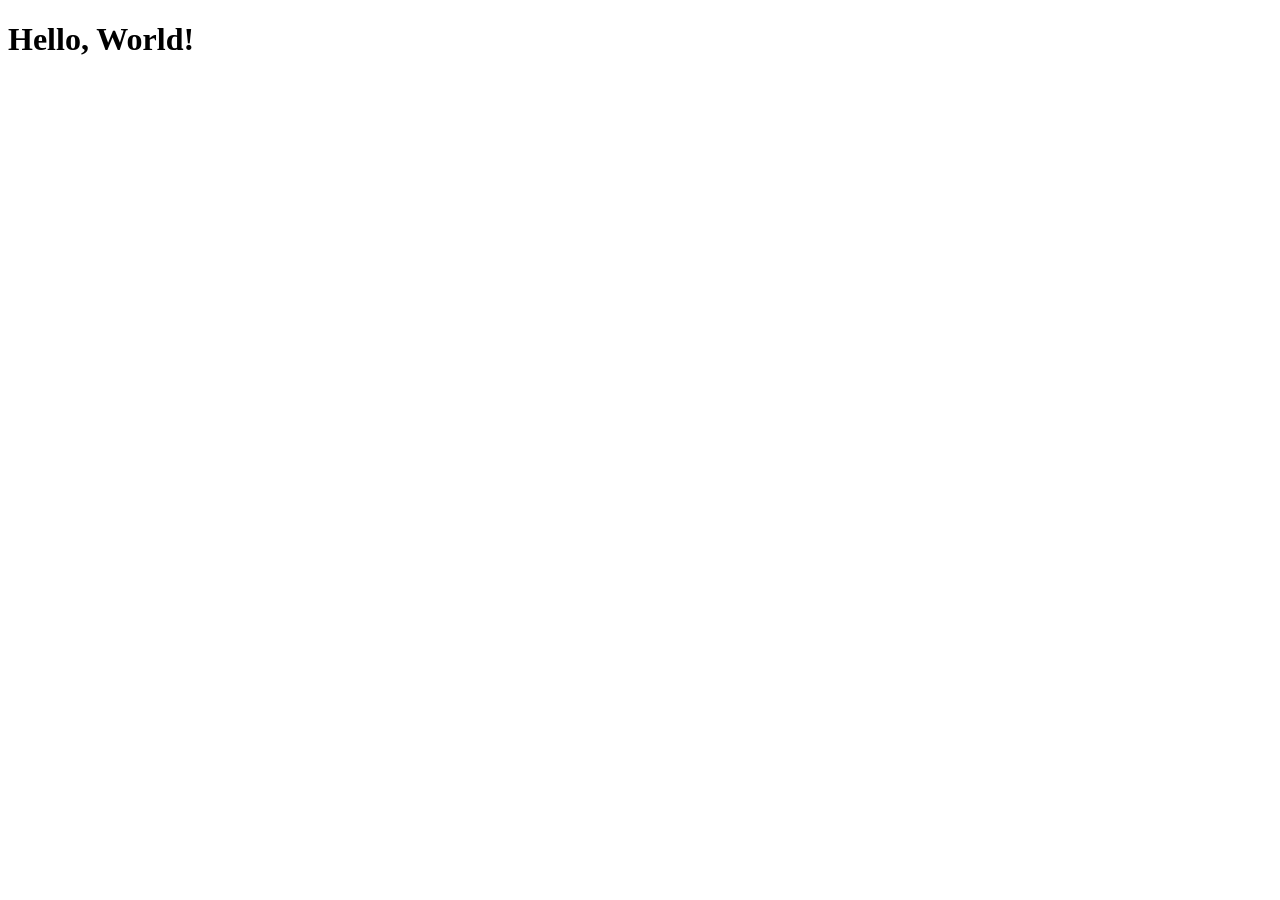
==== index.html @ 540bd036 "Initial hello world Co-Authored-By: Claude Opus 5.5 <noreply@anthropic.com>" ====
<!doctype html>
<html lang="en">
<head>
  <meta charset="utf-8">
  <meta name="viewport" content="width=device-width, initial-scale=1">
  <title>UTMB Races</title>
</head>
<body>
  <h1>Hello, World!</h1>
</body>
</html>
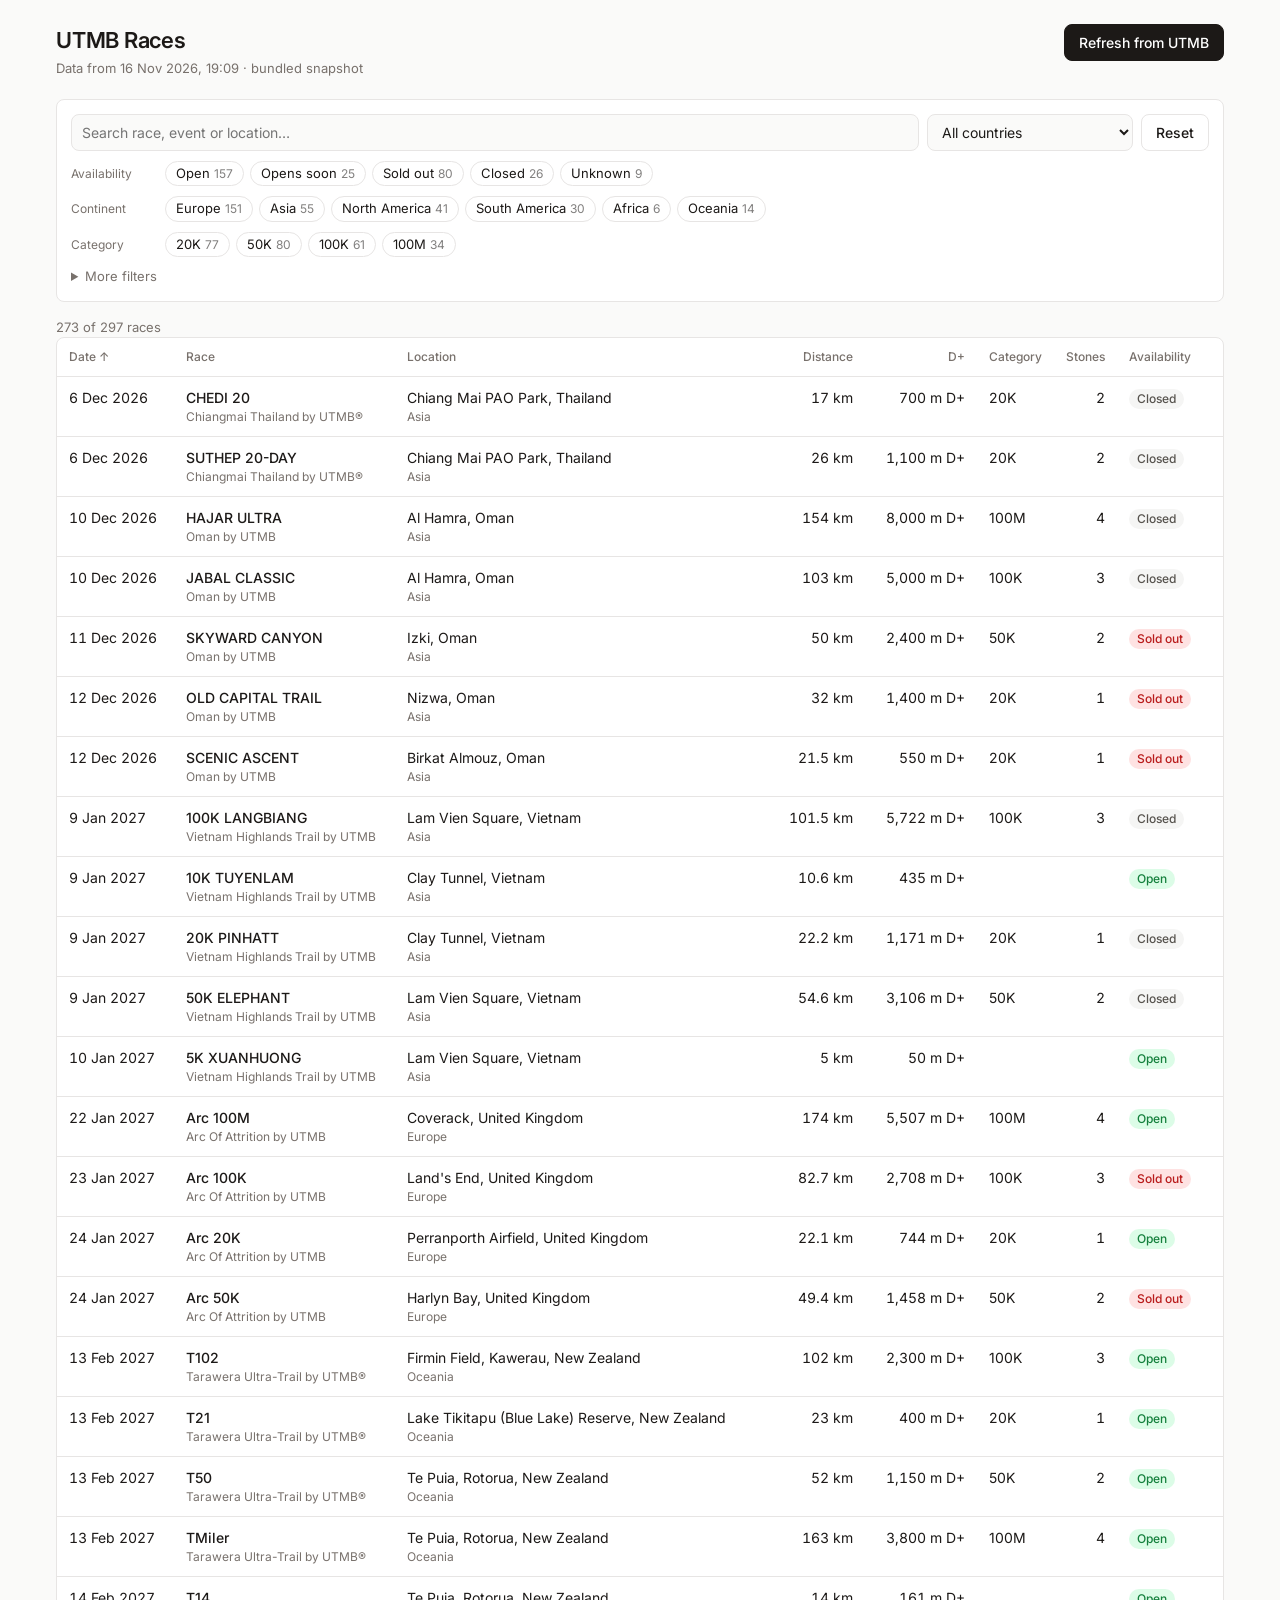
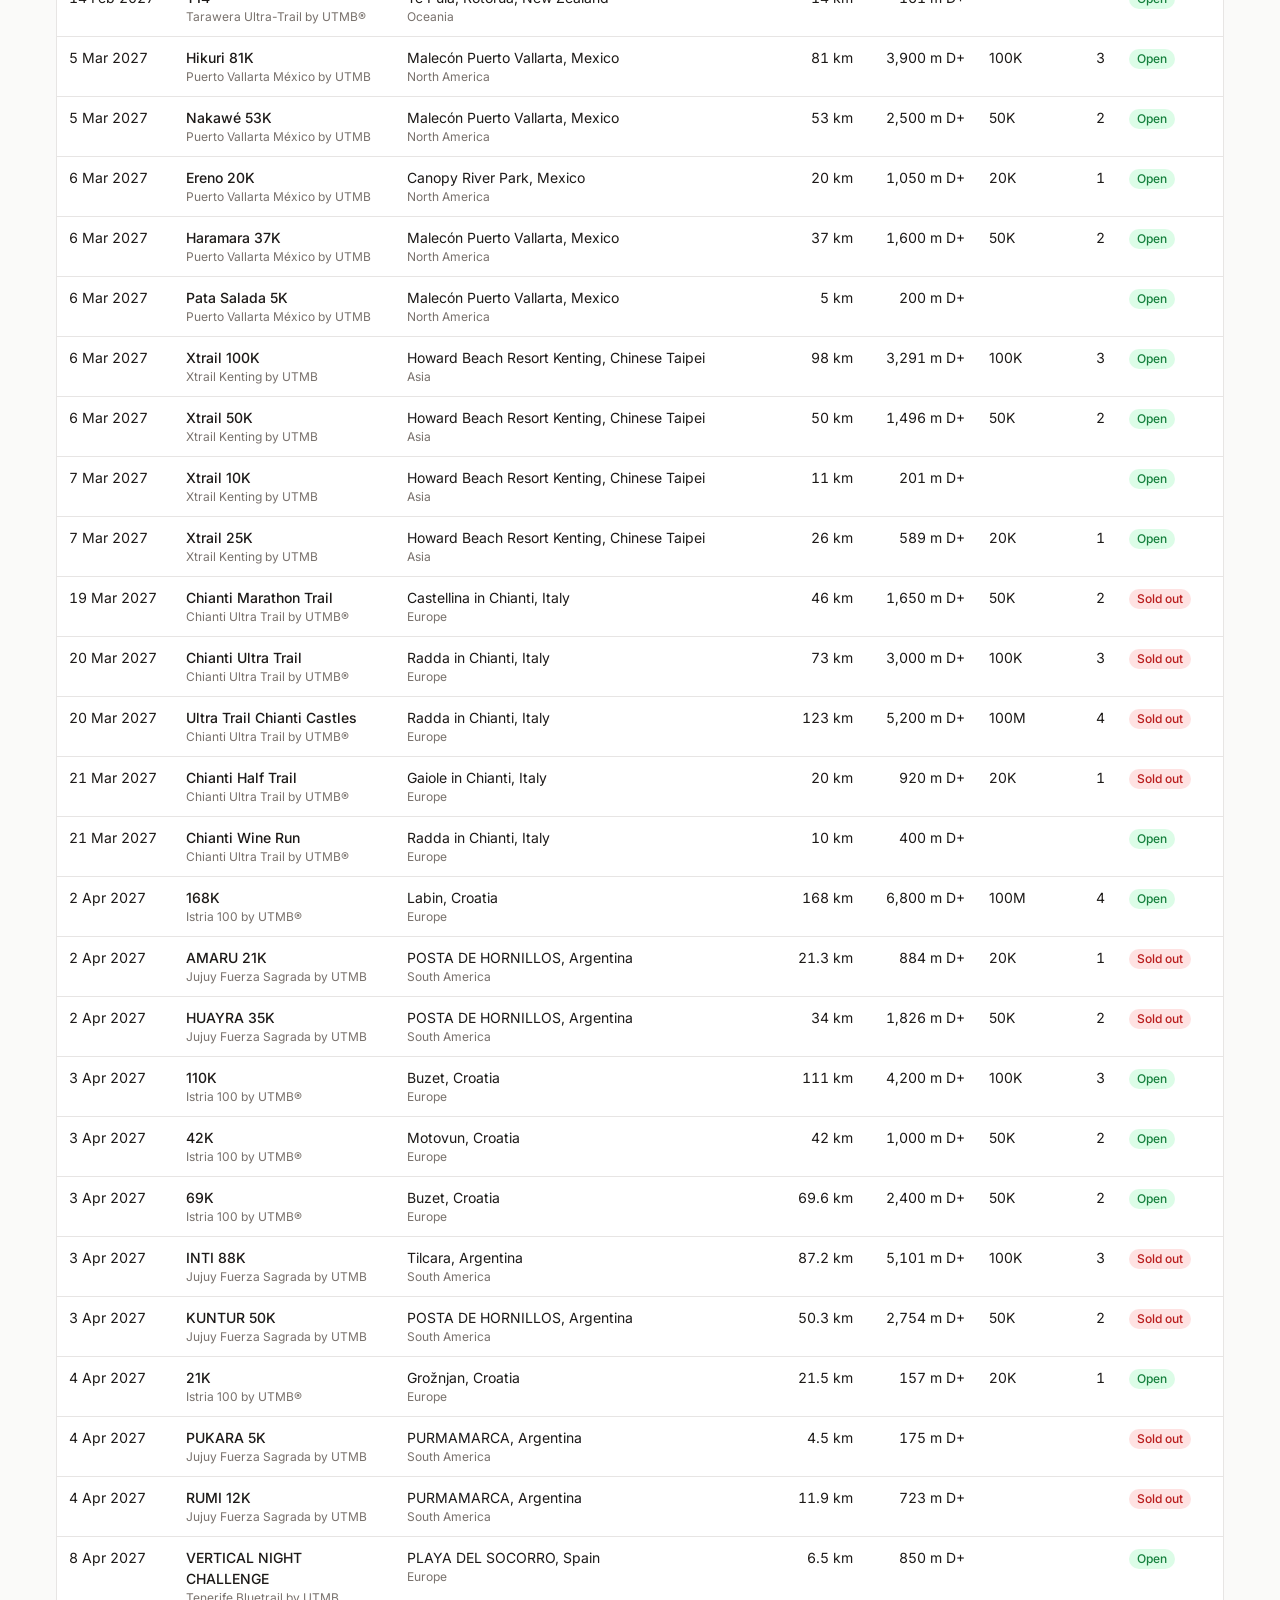
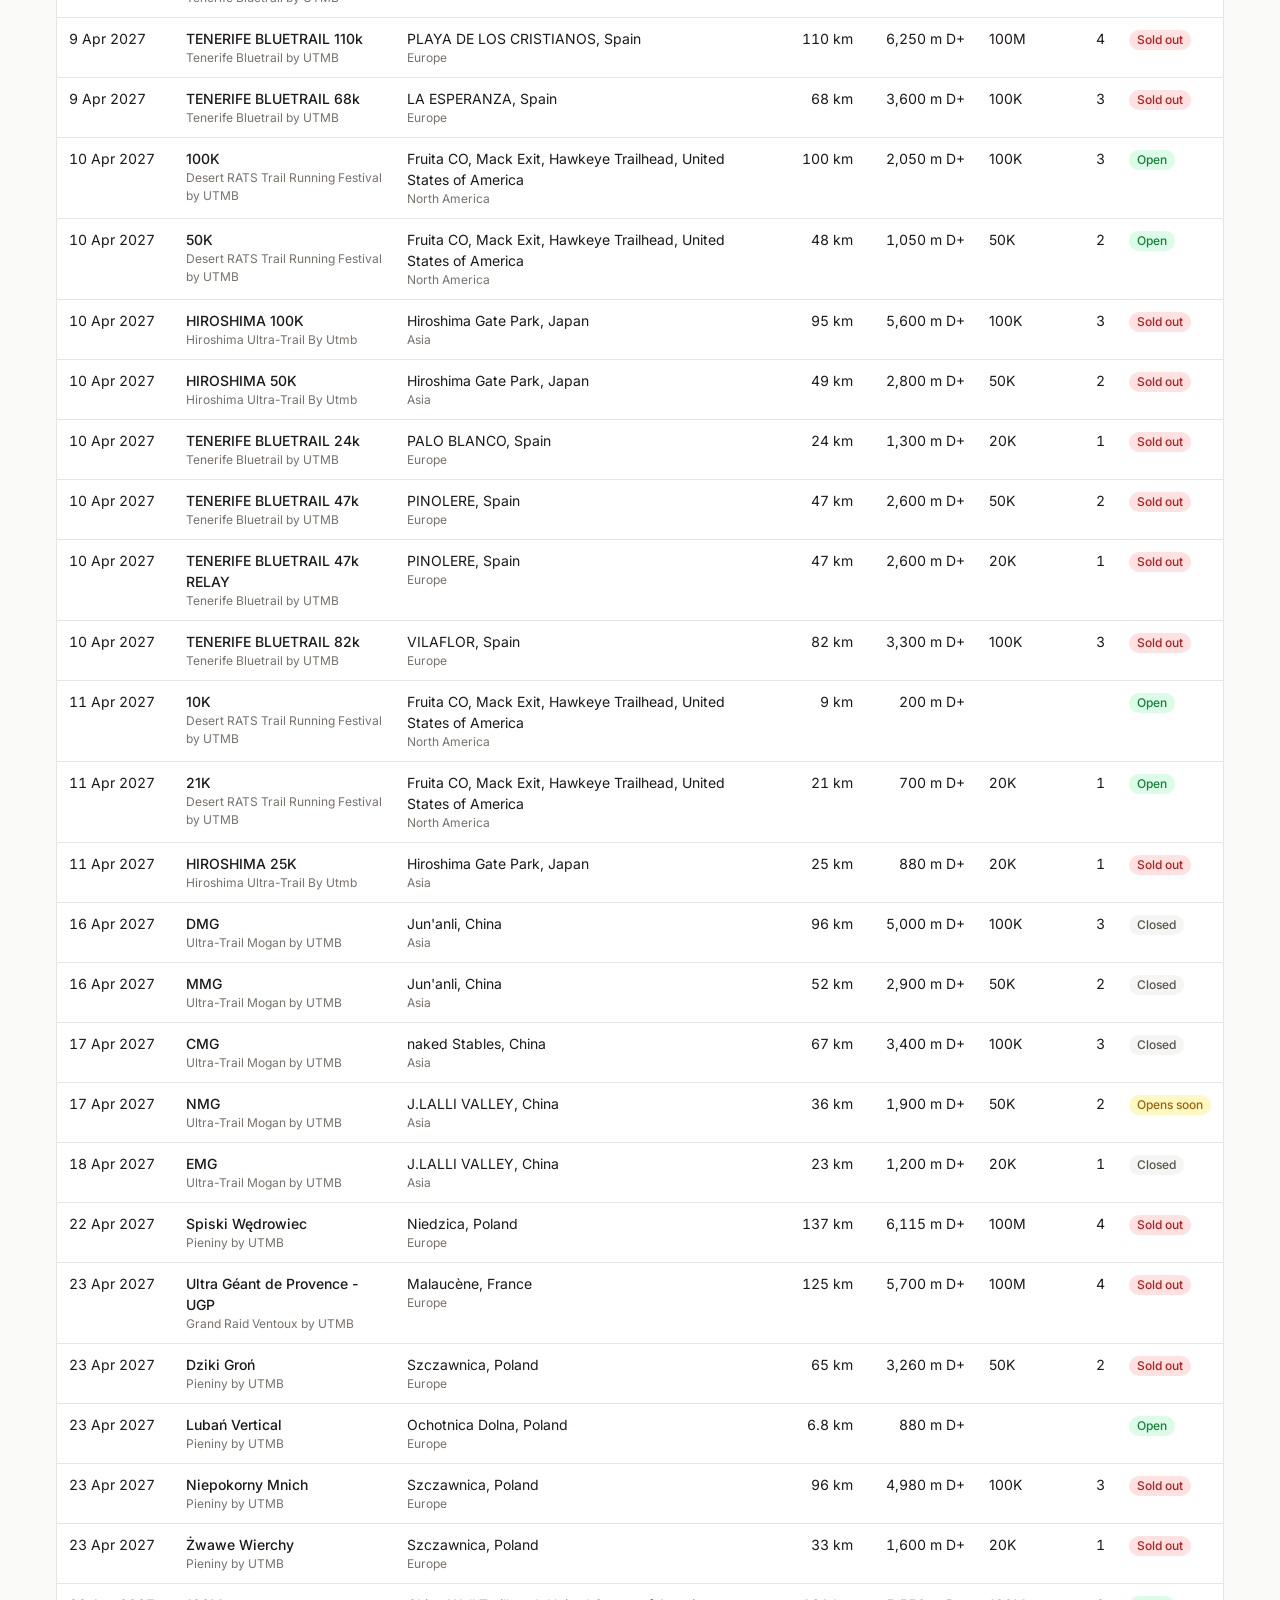
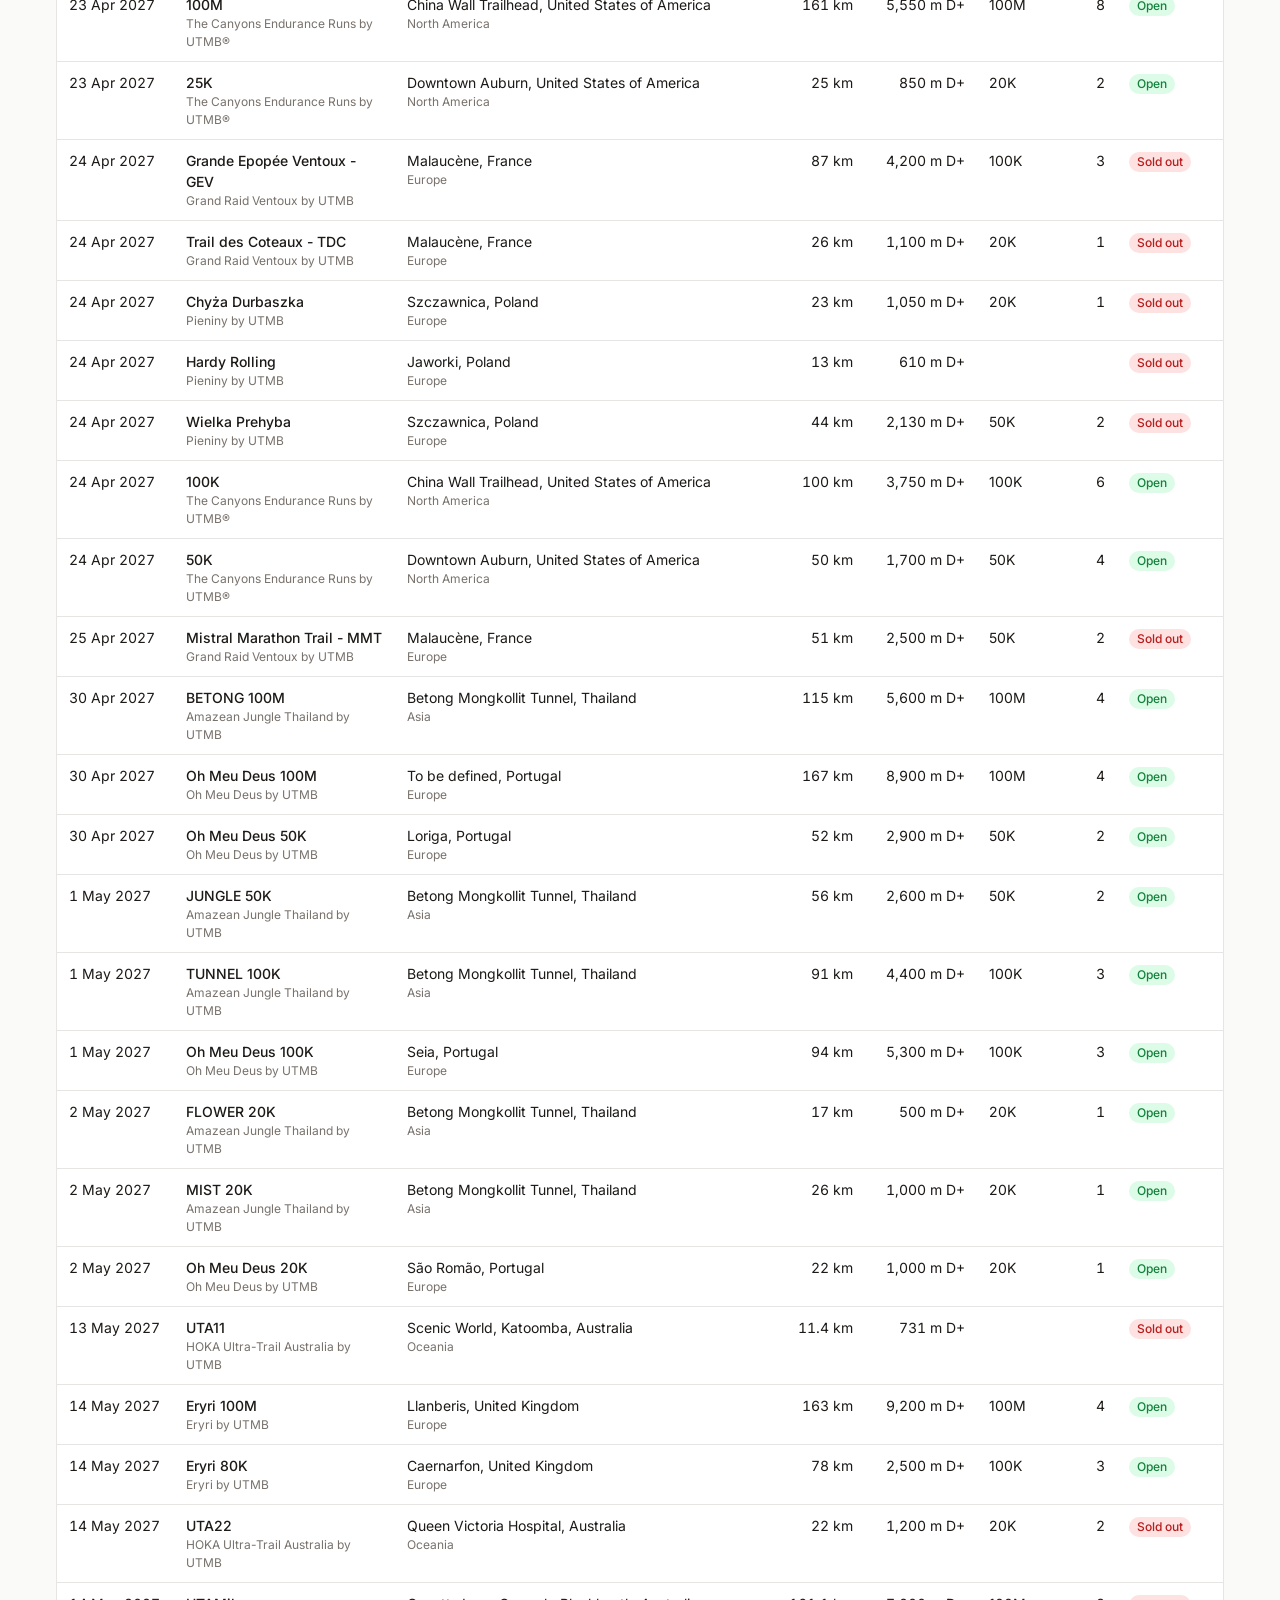
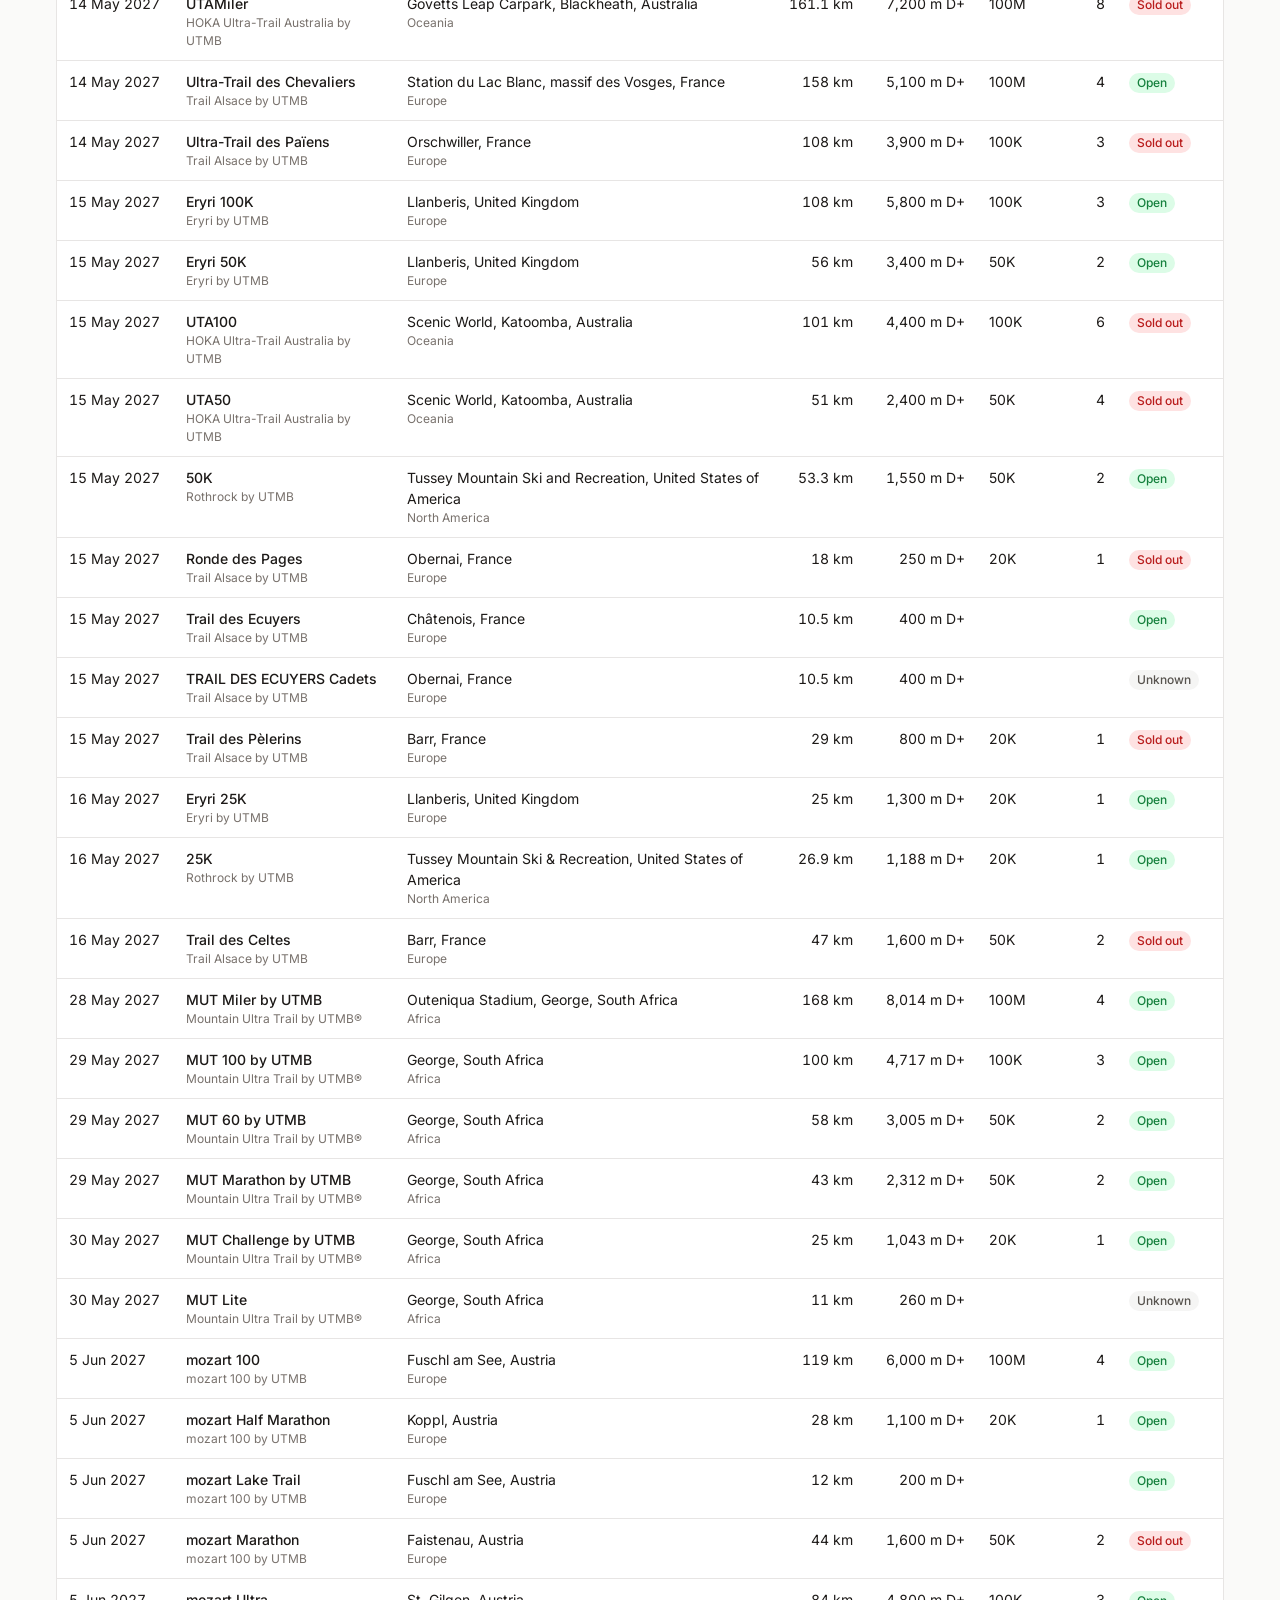
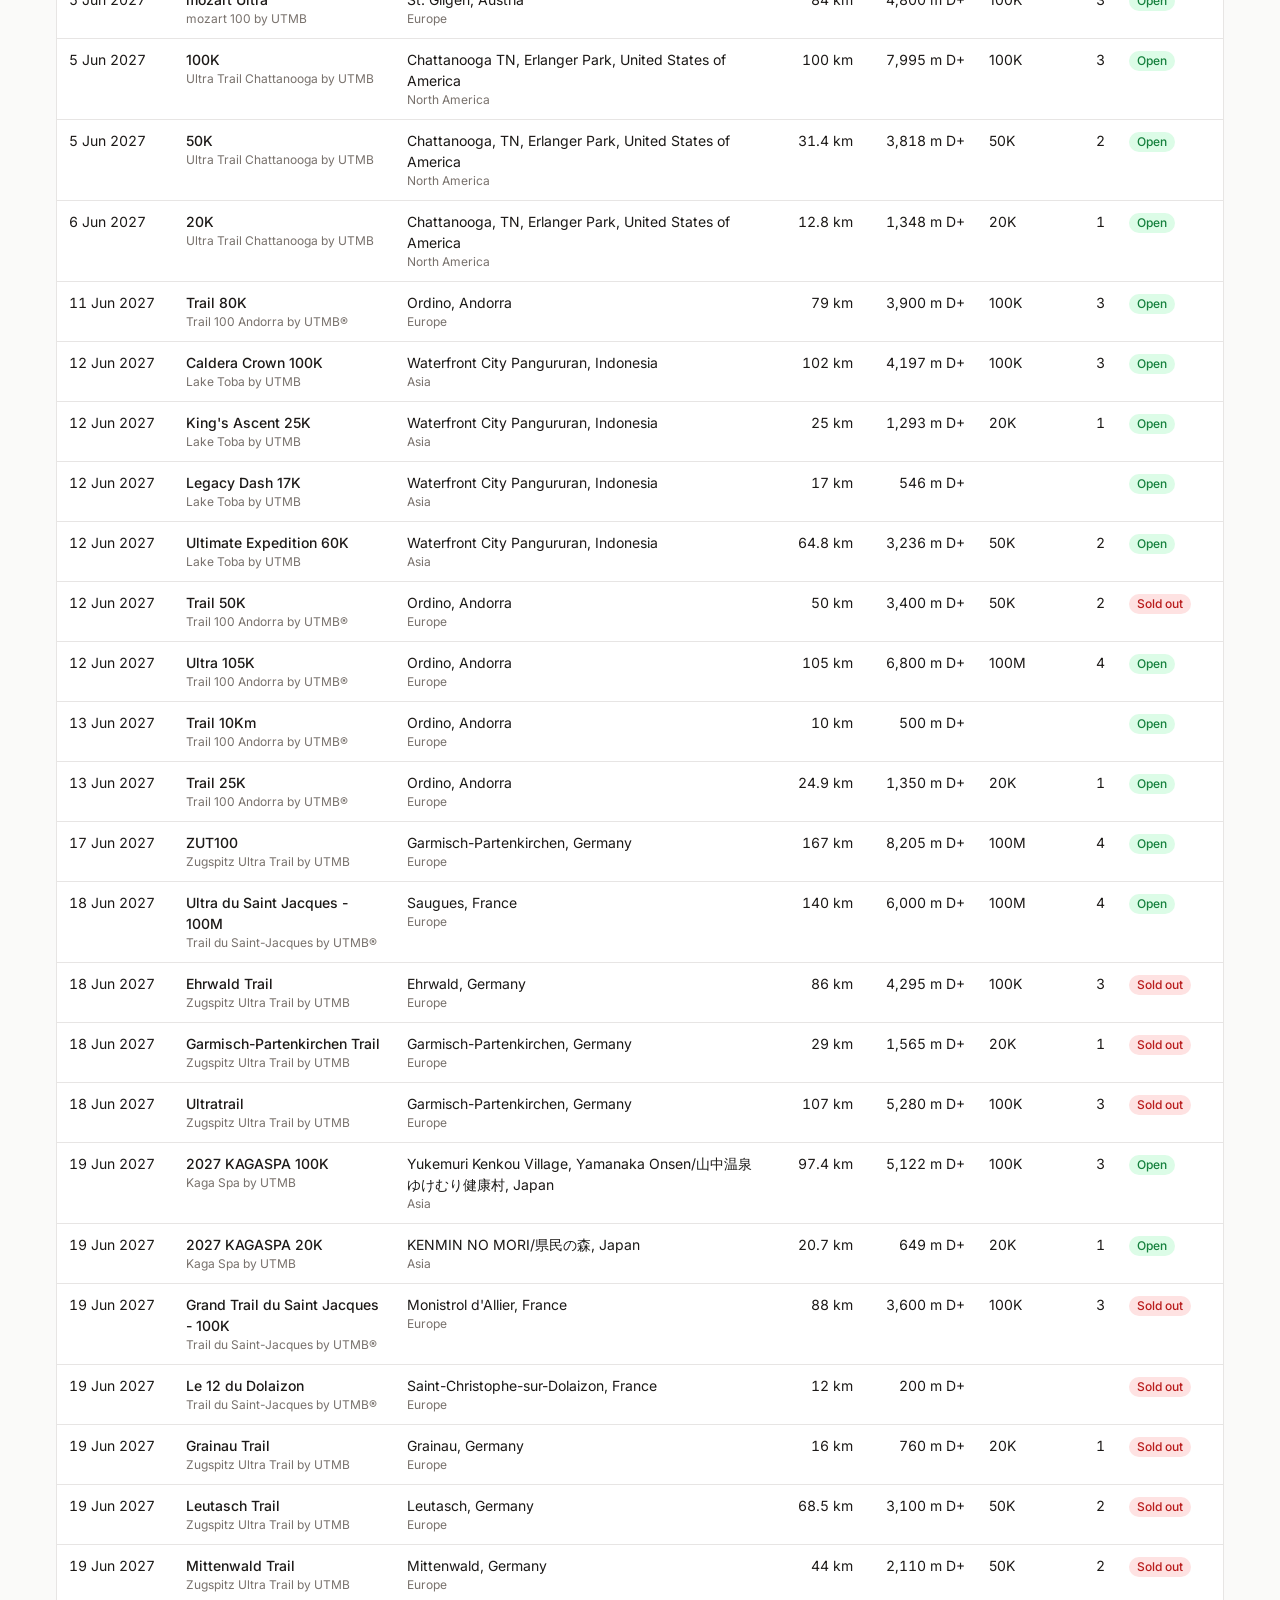
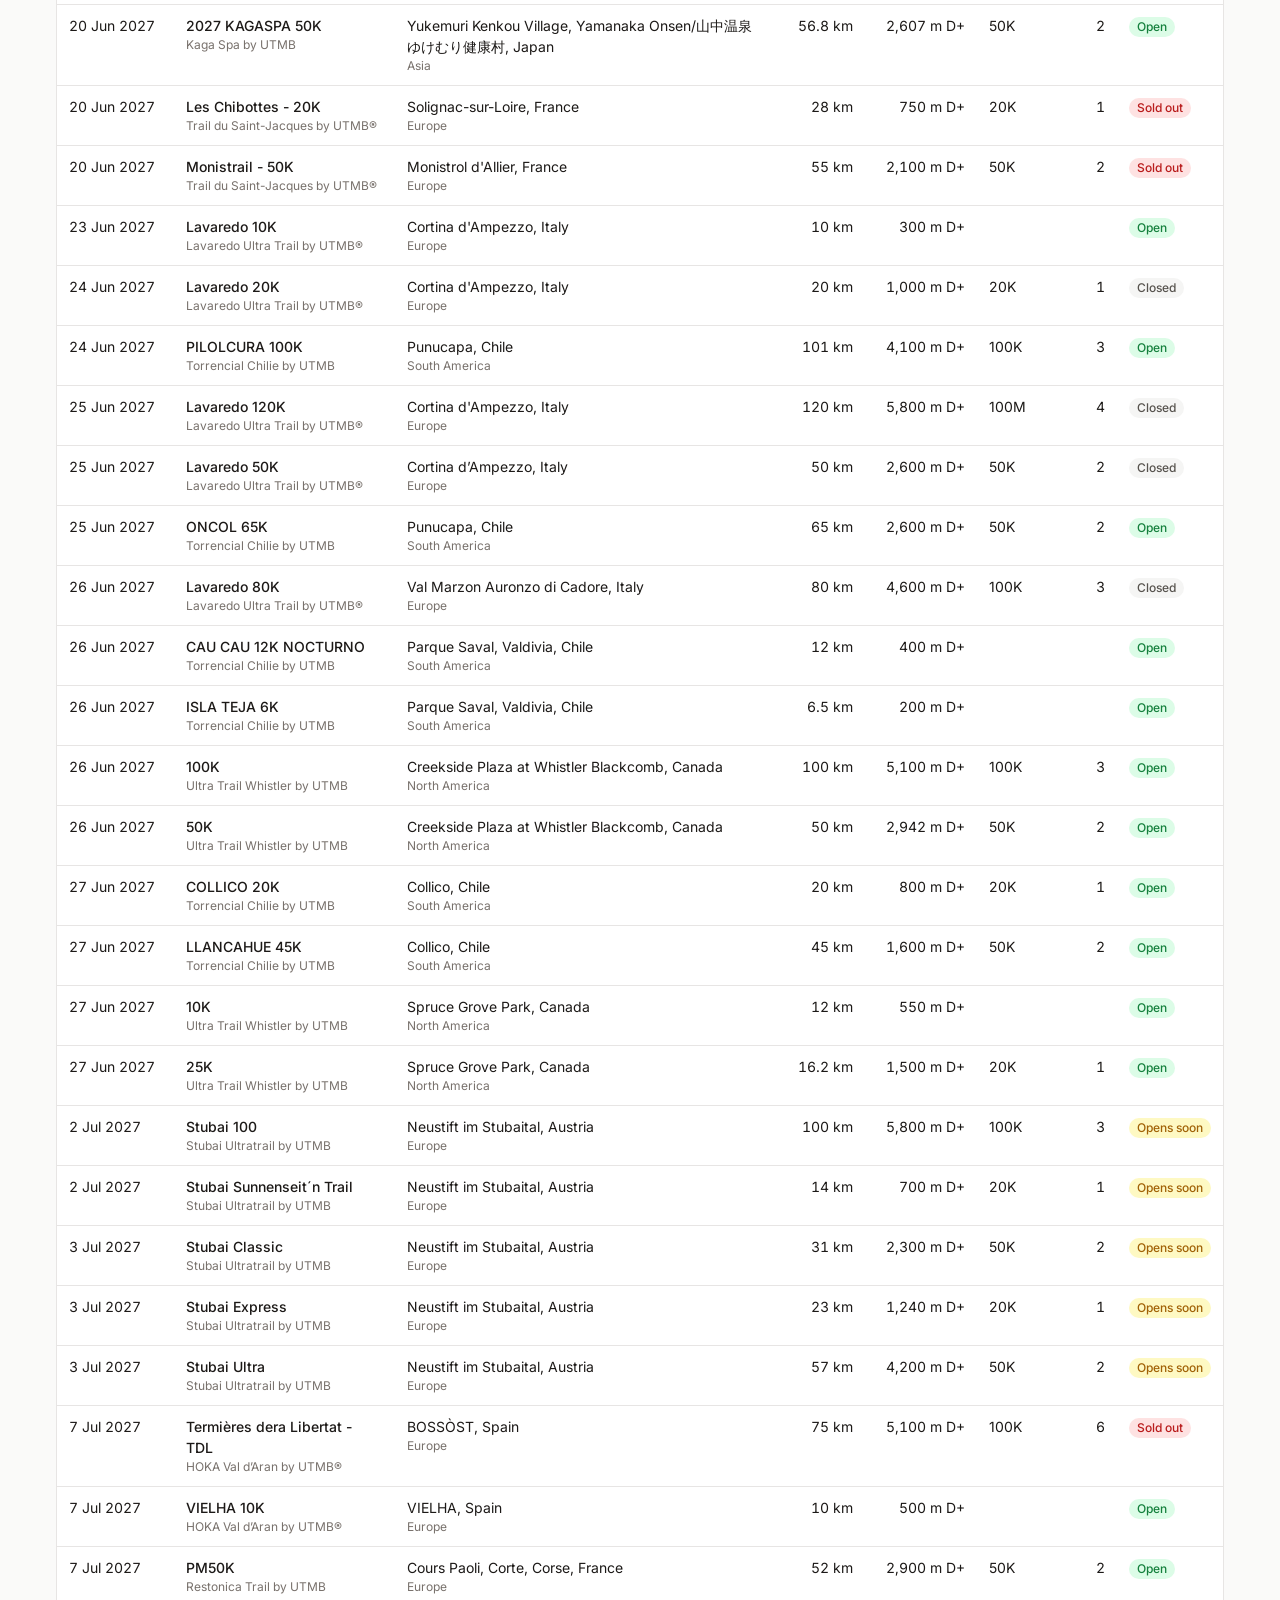
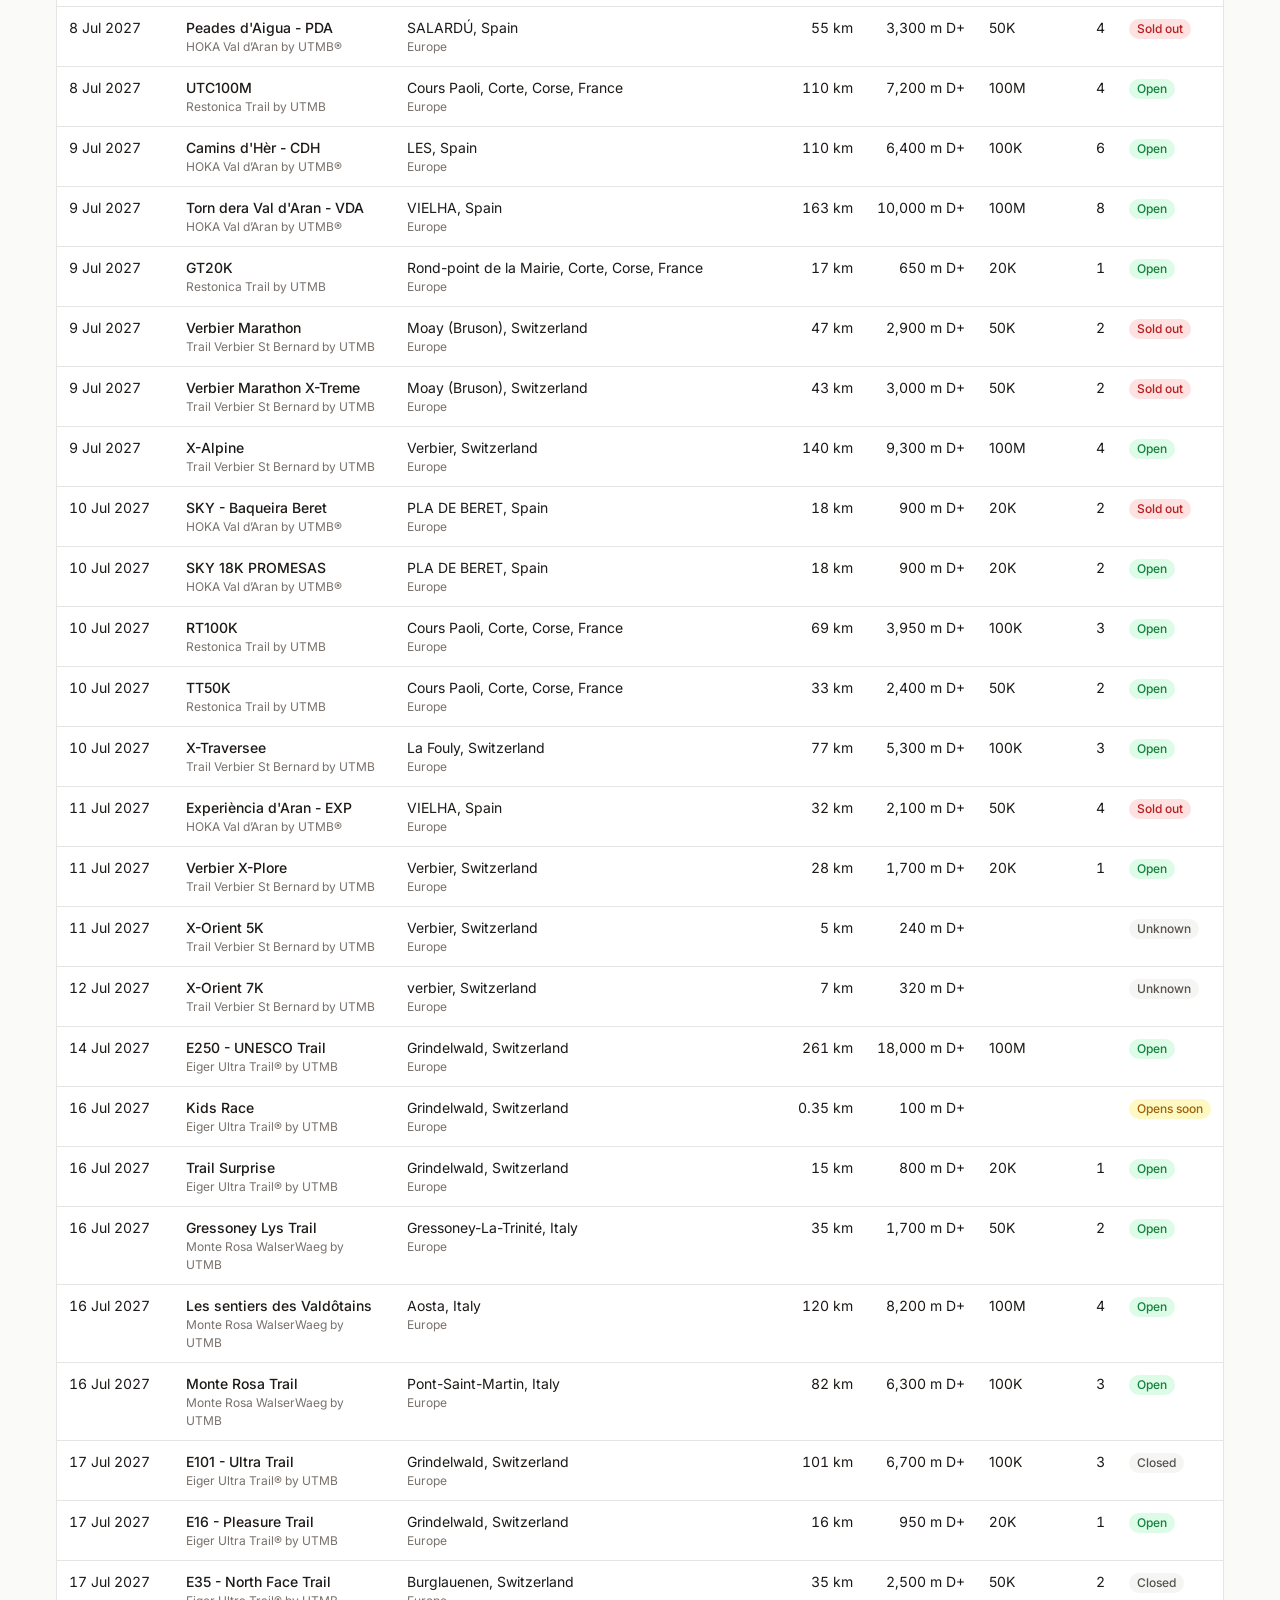
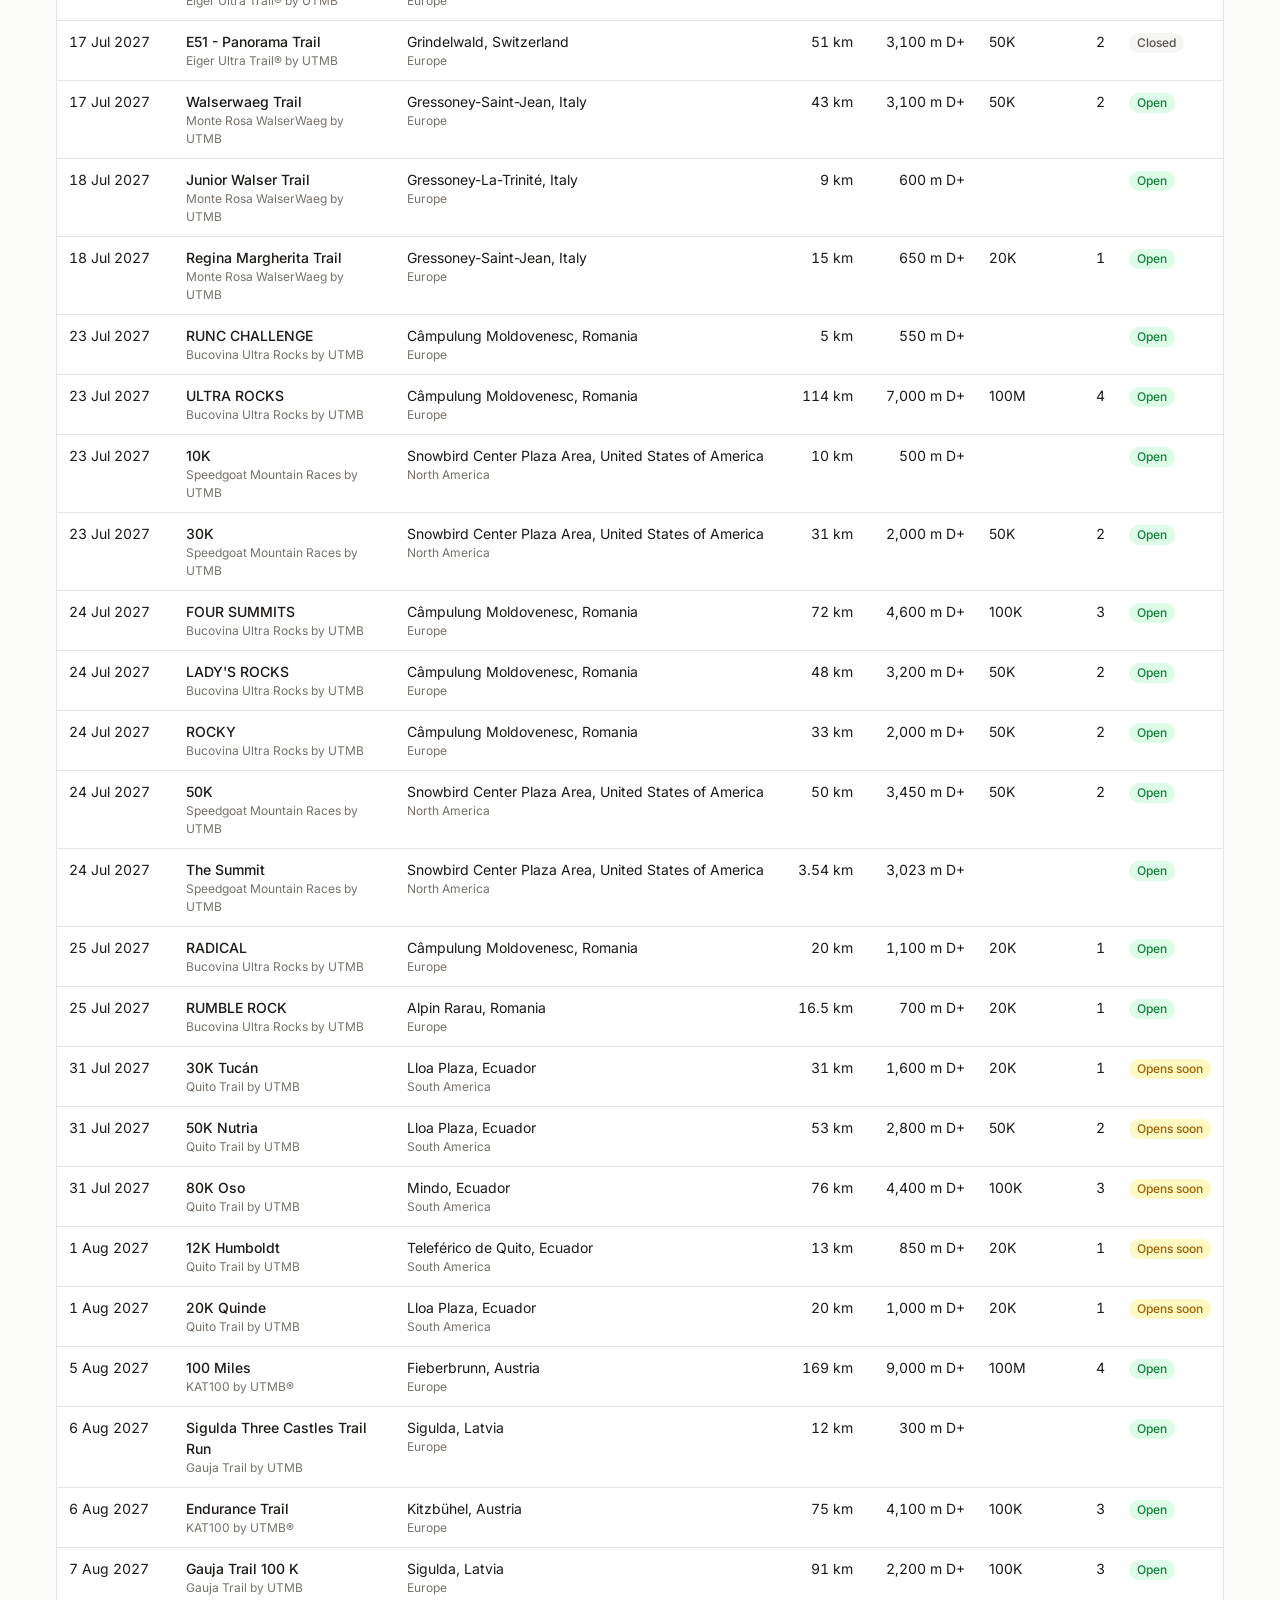
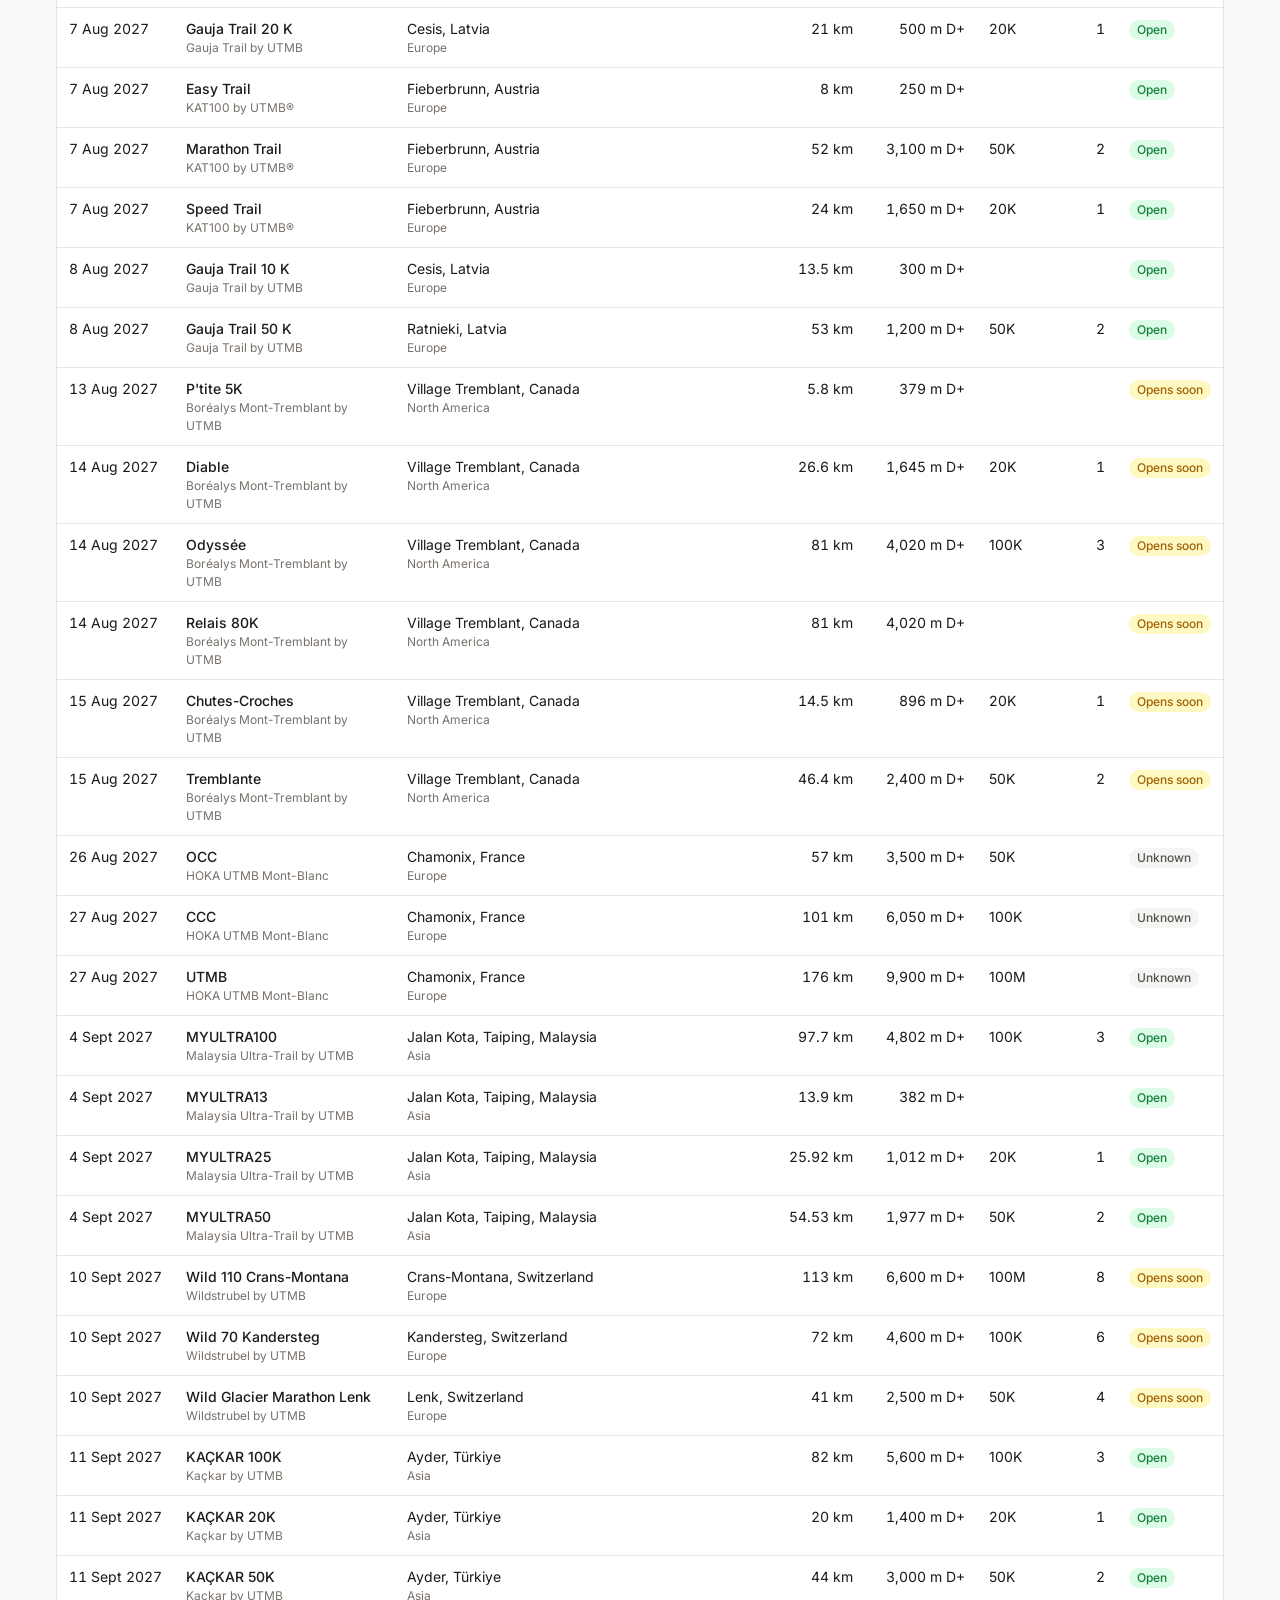
==== commit b63b6e89: "Add UTMB race availability app with filters and shared cache Static GitHub Pages app listing UTMB ra" ====
--- a/index.html
+++ b/index.html
@@ -4,8 +4,72 @@
   <meta charset="utf-8">
   <meta name="viewport" content="width=device-width, initial-scale=1">
   <title>UTMB Races</title>
+  <meta name="description" content="Upcoming UTMB World Series races and their registration availability.">
+  <link rel="preconnect" href="https://fonts.googleapis.com">
+  <link rel="preconnect" href="https://fonts.gstatic.com" crossorigin>
+  <link href="https://fonts.googleapis.com/css2?family=Inter:wght@400;500;600&display=swap" rel="stylesheet">
+  <link rel="stylesheet" href="style.css">
 </head>
 <body>
-  <h1>Hello, World!</h1>
+  <header class="top">
+    <div>
+      <h1>UTMB Races</h1>
+      <p class="meta" id="meta">Loading…</p>
+    </div>
+    <button id="refresh" class="btn primary" type="button">Refresh from UTMB</button>
+  </header>
+
+  <section class="filters" aria-label="Filters">
+    <div class="row">
+      <input id="q" type="search" placeholder="Search race, event or location…" autocomplete="off">
+      <select id="country" aria-label="Country"><option value="">All countries</option></select>
+      <button id="reset" class="btn" type="button">Reset</button>
+    </div>
+
+    <div class="group"><span class="label">Availability</span><div class="chips" id="f-status"></div></div>
+    <div class="group"><span class="label">Continent</span><div class="chips" id="f-continent"></div></div>
+    <div class="group"><span class="label">Category</span><div class="chips" id="f-category"></div></div>
+
+    <details class="more">
+      <summary>More filters</summary>
+      <div class="ranges">
+        <label>From <input id="dateFrom" type="date"></label>
+        <label>To <input id="dateTo" type="date"></label>
+        <label>Distance km <span class="pair"><input id="distMin" type="number" min="0" placeholder="min"><input id="distMax" type="number" min="0" placeholder="max"></span></label>
+        <label>Elevation m <span class="pair"><input id="elevMin" type="number" min="0" placeholder="min"><input id="elevMax" type="number" min="0" placeholder="max"></span></label>
+        <label>Running Stones ≥ <input id="stonesMin" type="number" min="0" placeholder="any"></label>
+        <label class="check"><input id="past" type="checkbox"> Include past races</label>
+      </div>
+      <div class="group"><span class="label">Terrain</span><div class="chips" id="f-terrain"></div></div>
+    </details>
+  </section>
+
+  <main>
+    <p class="count" id="count"></p>
+    <div class="table-wrap">
+      <table id="table">
+        <thead>
+          <tr>
+            <th data-sort="date">Date</th>
+            <th data-sort="event">Race</th>
+            <th data-sort="country">Location</th>
+            <th data-sort="distance" class="num">Distance</th>
+            <th data-sort="elevationGain" class="num">D+</th>
+            <th data-sort="category">Category</th>
+            <th data-sort="runningStones" class="num">Stones</th>
+            <th data-sort="status">Availability</th>
+          </tr>
+        </thead>
+        <tbody id="rows"></tbody>
+      </table>
+    </div>
+    <p class="empty" id="empty" hidden>No races match these filters.</p>
+  </main>
+
+  <div class="toast" id="toast" role="status" hidden></div>
+
+  <script src="config.js"></script>
+  <script src="geo.js"></script>
+  <script src="app.js"></script>
 </body>
 </html>
--- a/style.css
+++ b/style.css
@@ -0,0 +1,214 @@
+:root {
+  --bg: #fafaf9;
+  --surface: #ffffff;
+  --text: #1c1917;
+  --muted: #78716c;
+  --border: #e7e5e4;
+  --accent: #1c1917;
+  --accent-text: #ffffff;
+  --chip-on: #1c1917;
+  --chip-on-text: #ffffff;
+  --open: #15803d;
+  --open-bg: #dcfce7;
+  --soon: #a16207;
+  --soon-bg: #fef9c3;
+  --sold: #b91c1c;
+  --sold-bg: #fee2e2;
+  --closed: #57534e;
+  --closed-bg: #f5f5f4;
+  --radius: 8px;
+}
+
+@media (prefers-color-scheme: dark) {
+  :root {
+    --bg: #0c0a09;
+    --surface: #1c1917;
+    --text: #f5f5f4;
+    --muted: #a8a29e;
+    --border: #292524;
+    --accent: #f5f5f4;
+    --accent-text: #0c0a09;
+    --chip-on: #f5f5f4;
+    --chip-on-text: #0c0a09;
+    --open: #4ade80;
+    --open-bg: #14532d55;
+    --soon: #facc15;
+    --soon-bg: #713f1255;
+    --sold: #f87171;
+    --sold-bg: #7f1d1d55;
+    --closed: #a8a29e;
+    --closed-bg: #29252480;
+  }
+}
+
+* { box-sizing: border-box; }
+
+body {
+  margin: 0;
+  background: var(--bg);
+  color: var(--text);
+  font: 14px/1.5 Inter, system-ui, -apple-system, sans-serif;
+  max-width: 1200px;
+  margin-inline: auto;
+  padding: 24px 16px 64px;
+}
+
+h1 { font-size: 22px; font-weight: 600; margin: 0; letter-spacing: -0.01em; }
+
+a { color: inherit; }
+
+.top {
+  display: flex;
+  align-items: flex-start;
+  justify-content: space-between;
+  gap: 16px;
+  margin-bottom: 20px;
+}
+
+.meta, .count { color: var(--muted); margin: 2px 0 0; font-size: 13px; }
+
+.btn {
+  font: inherit;
+  font-weight: 500;
+  border: 1px solid var(--border);
+  background: var(--surface);
+  color: var(--text);
+  border-radius: var(--radius);
+  padding: 7px 14px;
+  cursor: pointer;
+  white-space: nowrap;
+}
+.btn:hover { border-color: var(--muted); }
+.btn.primary { background: var(--accent); color: var(--accent-text); border-color: var(--accent); }
+.btn:disabled { opacity: 0.6; cursor: progress; }
+
+.filters {
+  background: var(--surface);
+  border: 1px solid var(--border);
+  border-radius: var(--radius);
+  padding: 14px;
+  display: grid;
+  gap: 10px;
+  margin-bottom: 16px;
+}
+
+.row { display: flex; gap: 8px; flex-wrap: wrap; }
+.row input[type=search] { flex: 1 1 240px; }
+
+input, select {
+  font: inherit;
+  color: var(--text);
+  background: var(--bg);
+  border: 1px solid var(--border);
+  border-radius: var(--radius);
+  padding: 6px 10px;
+  min-width: 0;
+}
+input:focus, select:focus { outline: 2px solid var(--muted); outline-offset: -1px; }
+
+.group { display: flex; gap: 10px; align-items: baseline; flex-wrap: wrap; }
+.label { color: var(--muted); font-size: 12px; width: 84px; flex-shrink: 0; }
+
+.chips { display: flex; flex-wrap: wrap; gap: 6px; flex: 1; }
+.chip {
+  font: inherit;
+  font-size: 13px;
+  border: 1px solid var(--border);
+  background: transparent;
+  color: var(--text);
+  border-radius: 999px;
+  padding: 2px 10px;
+  cursor: pointer;
+}
+.chip:hover { border-color: var(--muted); }
+.chip[aria-pressed=true] { background: var(--chip-on); color: var(--chip-on-text); border-color: var(--chip-on); }
+.chip .n { opacity: 0.55; margin-left: 4px; font-size: 12px; }
+
+.more summary { cursor: pointer; color: var(--muted); font-size: 13px; }
+.more[open] summary { margin-bottom: 10px; }
+.ranges {
+  display: grid;
+  grid-template-columns: repeat(auto-fill, minmax(200px, 1fr));
+  gap: 10px 16px;
+  margin-bottom: 10px;
+}
+.ranges label { display: grid; gap: 4px; font-size: 12px; color: var(--muted); }
+.ranges label.check { display: flex; align-items: center; gap: 6px; color: var(--text); font-size: 13px; }
+.pair { display: flex; gap: 6px; }
+.pair input { width: 50%; }
+
+.table-wrap {
+  background: var(--surface);
+  border: 1px solid var(--border);
+  border-radius: var(--radius);
+  overflow: hidden;
+}
+
+table { width: 100%; border-collapse: collapse; }
+th, td { padding: 10px 12px; text-align: left; border-bottom: 1px solid var(--border); vertical-align: top; }
+tbody tr:last-child td { border-bottom: 0; }
+tbody tr:hover { background: var(--bg); }
+th {
+  font-size: 12px;
+  font-weight: 500;
+  color: var(--muted);
+  cursor: pointer;
+  user-select: none;
+  white-space: nowrap;
+}
+th[aria-sort=ascending]::after { content: " ↑"; }
+th[aria-sort=descending]::after { content: " ↓"; }
+.num { text-align: right; font-variant-numeric: tabular-nums; white-space: nowrap; }
+td.date { white-space: nowrap; font-variant-numeric: tabular-nums; }
+
+.race a { font-weight: 500; text-decoration: none; }
+.race a:hover { text-decoration: underline; }
+.sub { color: var(--muted); font-size: 12px; }
+
+.badge {
+  display: inline-block;
+  font-size: 12px;
+  font-weight: 500;
+  border-radius: 999px;
+  padding: 1px 8px;
+  white-space: nowrap;
+}
+.s-registration_open { color: var(--open); background: var(--open-bg); }
+.s-available_soon { color: var(--soon); background: var(--soon-bg); }
+.s-registration_sold_out { color: var(--sold); background: var(--sold-bg); }
+.s-registration_closed, .s-unknown { color: var(--closed); background: var(--closed-bg); }
+
+.empty { text-align: center; color: var(--muted); padding: 32px 0; }
+
+.toast {
+  position: fixed;
+  left: 50%;
+  bottom: 20px;
+  transform: translateX(-50%);
+  background: var(--accent);
+  color: var(--accent-text);
+  padding: 10px 16px;
+  border-radius: var(--radius);
+  font-size: 13px;
+  max-width: calc(100% - 32px);
+  box-shadow: 0 4px 16px rgb(0 0 0 / 0.15);
+}
+
+/* Phones: rows become cards */
+@media (max-width: 720px) {
+  .top { flex-direction: column; }
+  .label { width: 100%; }
+  thead { display: none; }
+  table, tbody, tr, td { display: block; }
+  tr { padding: 12px; border-bottom: 1px solid var(--border); position: relative; }
+  tbody tr:last-child { border-bottom: 0; }
+  td { border: 0; padding: 0; }
+  td.race { padding-right: 100px; margin-bottom: 4px; }
+  td.status { position: absolute; top: 12px; right: 12px; }
+  td.num, td.cat { display: inline; text-align: left; color: var(--muted); font-size: 12px; }
+  td.num:not(.stones):not(:empty)::after, td.cat:not(:empty)::after { content: " · "; }
+  td.stones:not(:empty)::before { content: "Stones "; }
+  td.date { font-size: 12px; color: var(--muted); }
+  td.loc { font-size: 12px; color: var(--muted); margin-bottom: 2px; }
+  td.loc .sub { display: none; }
+}
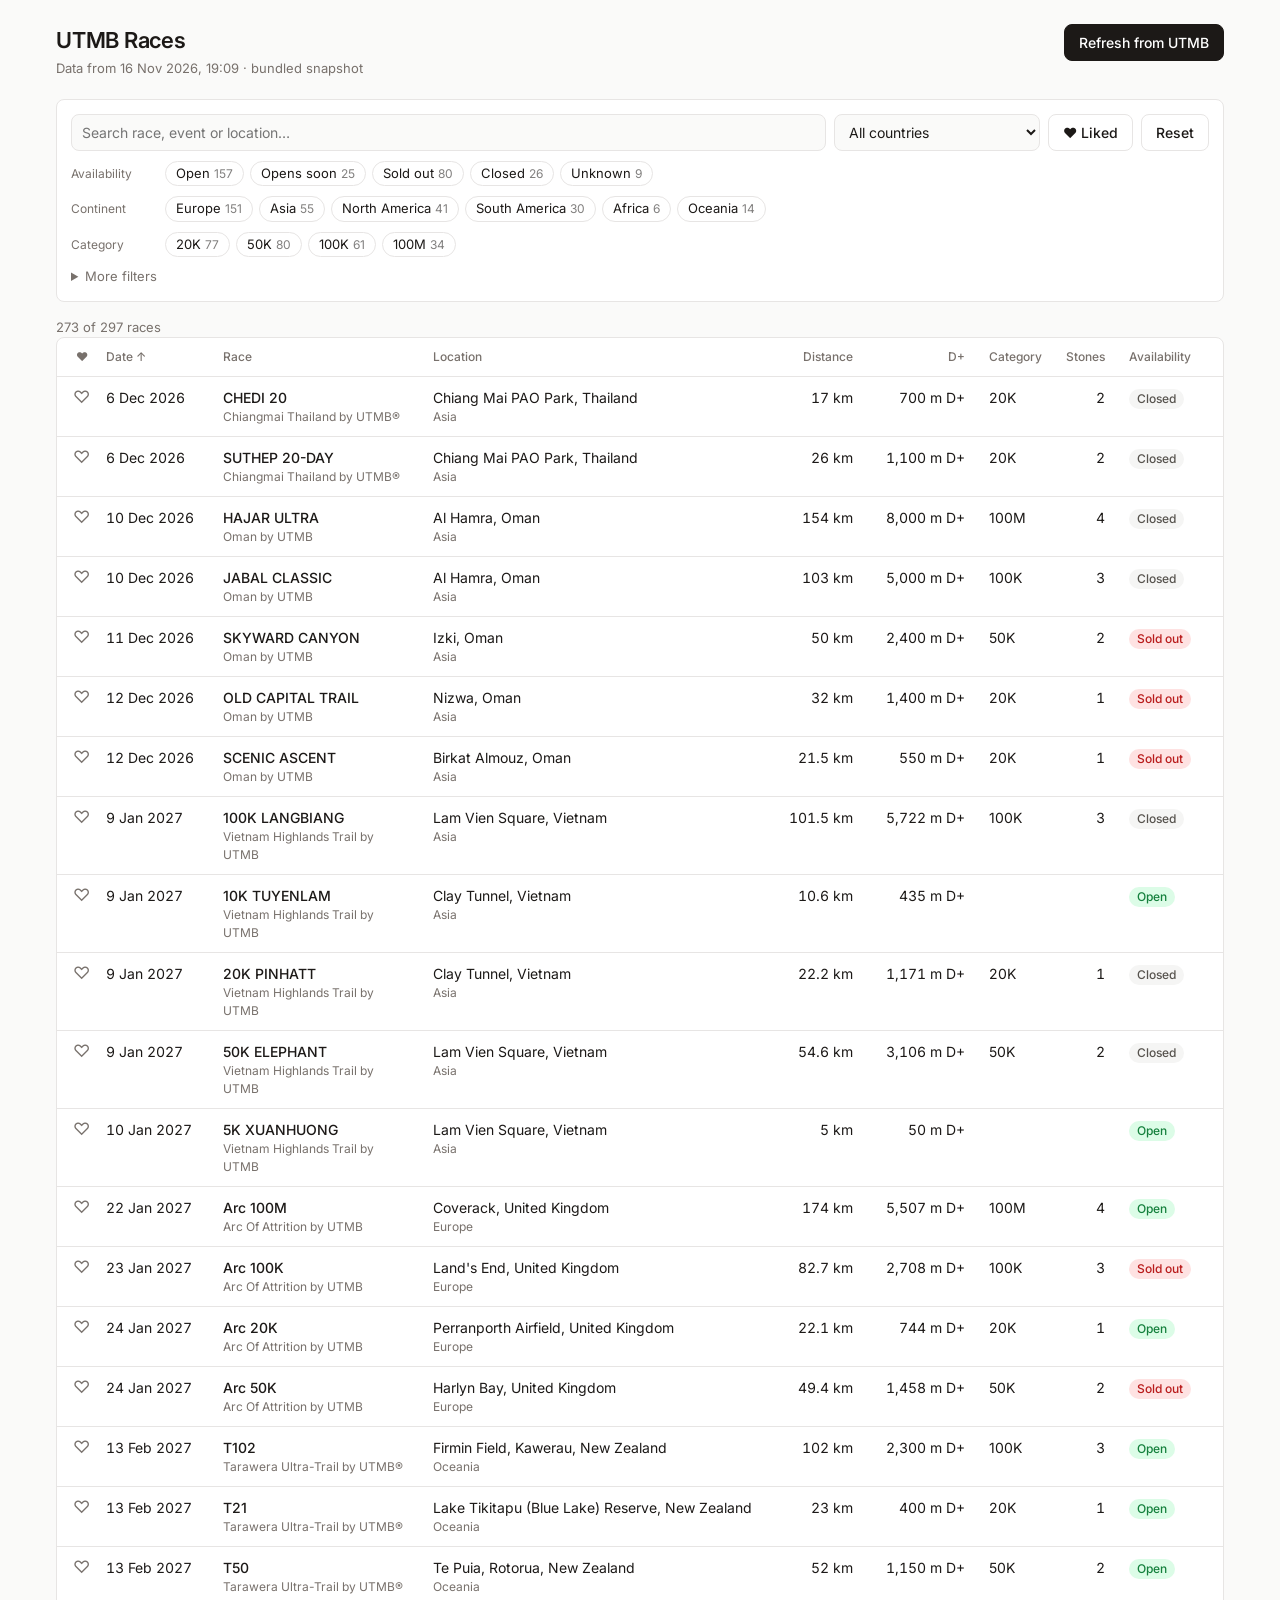
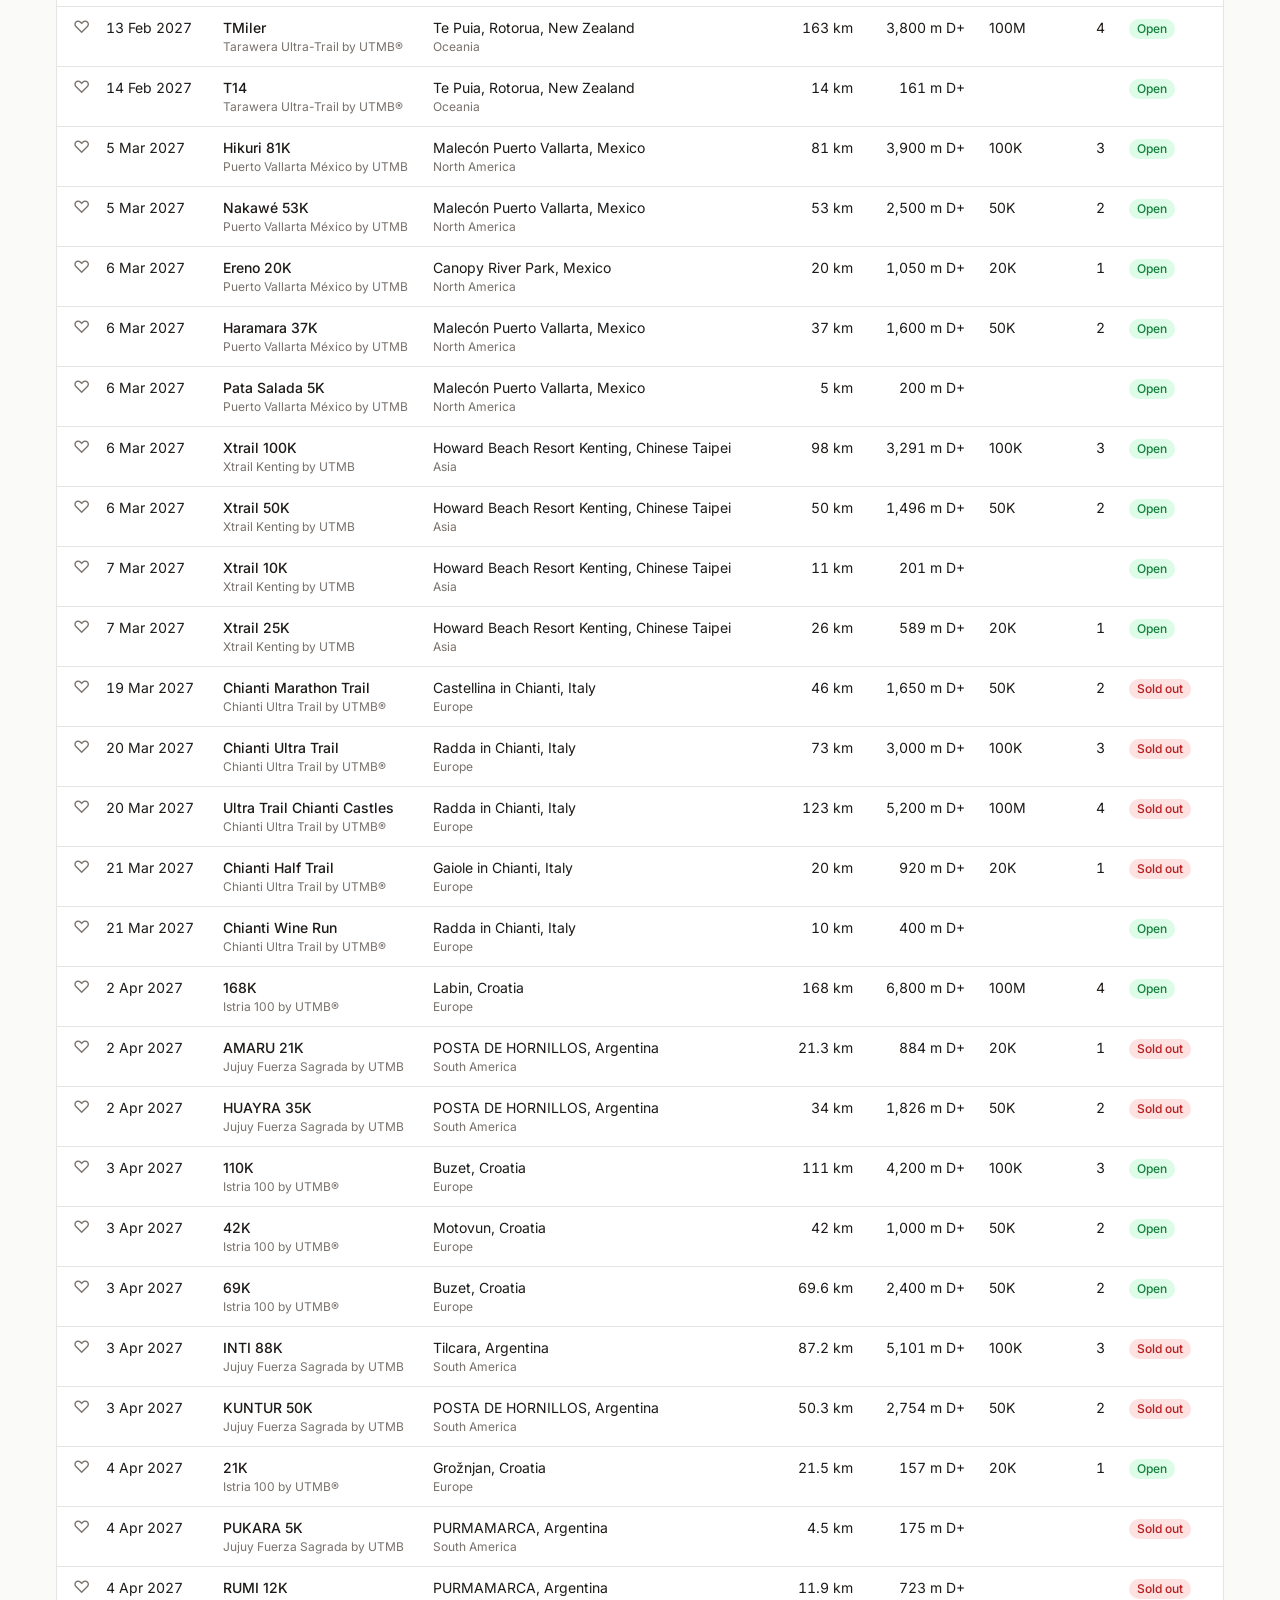
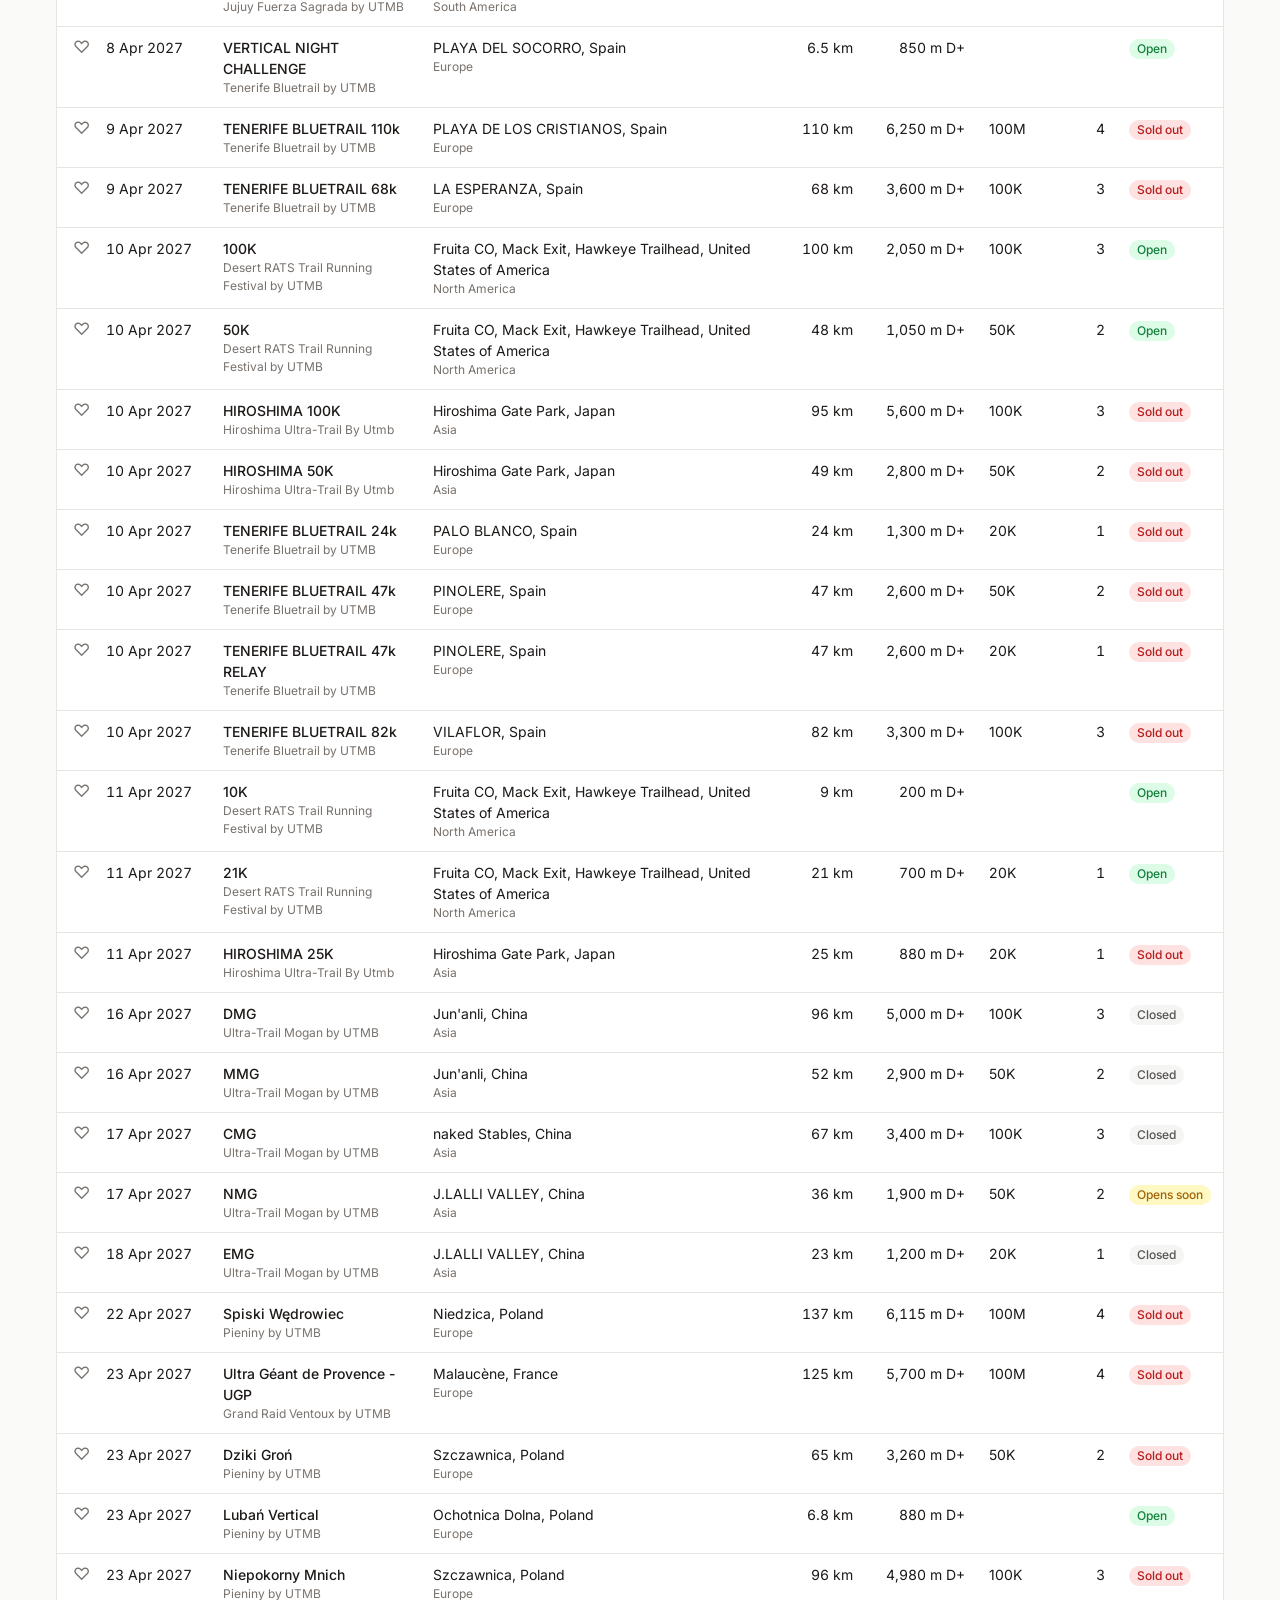
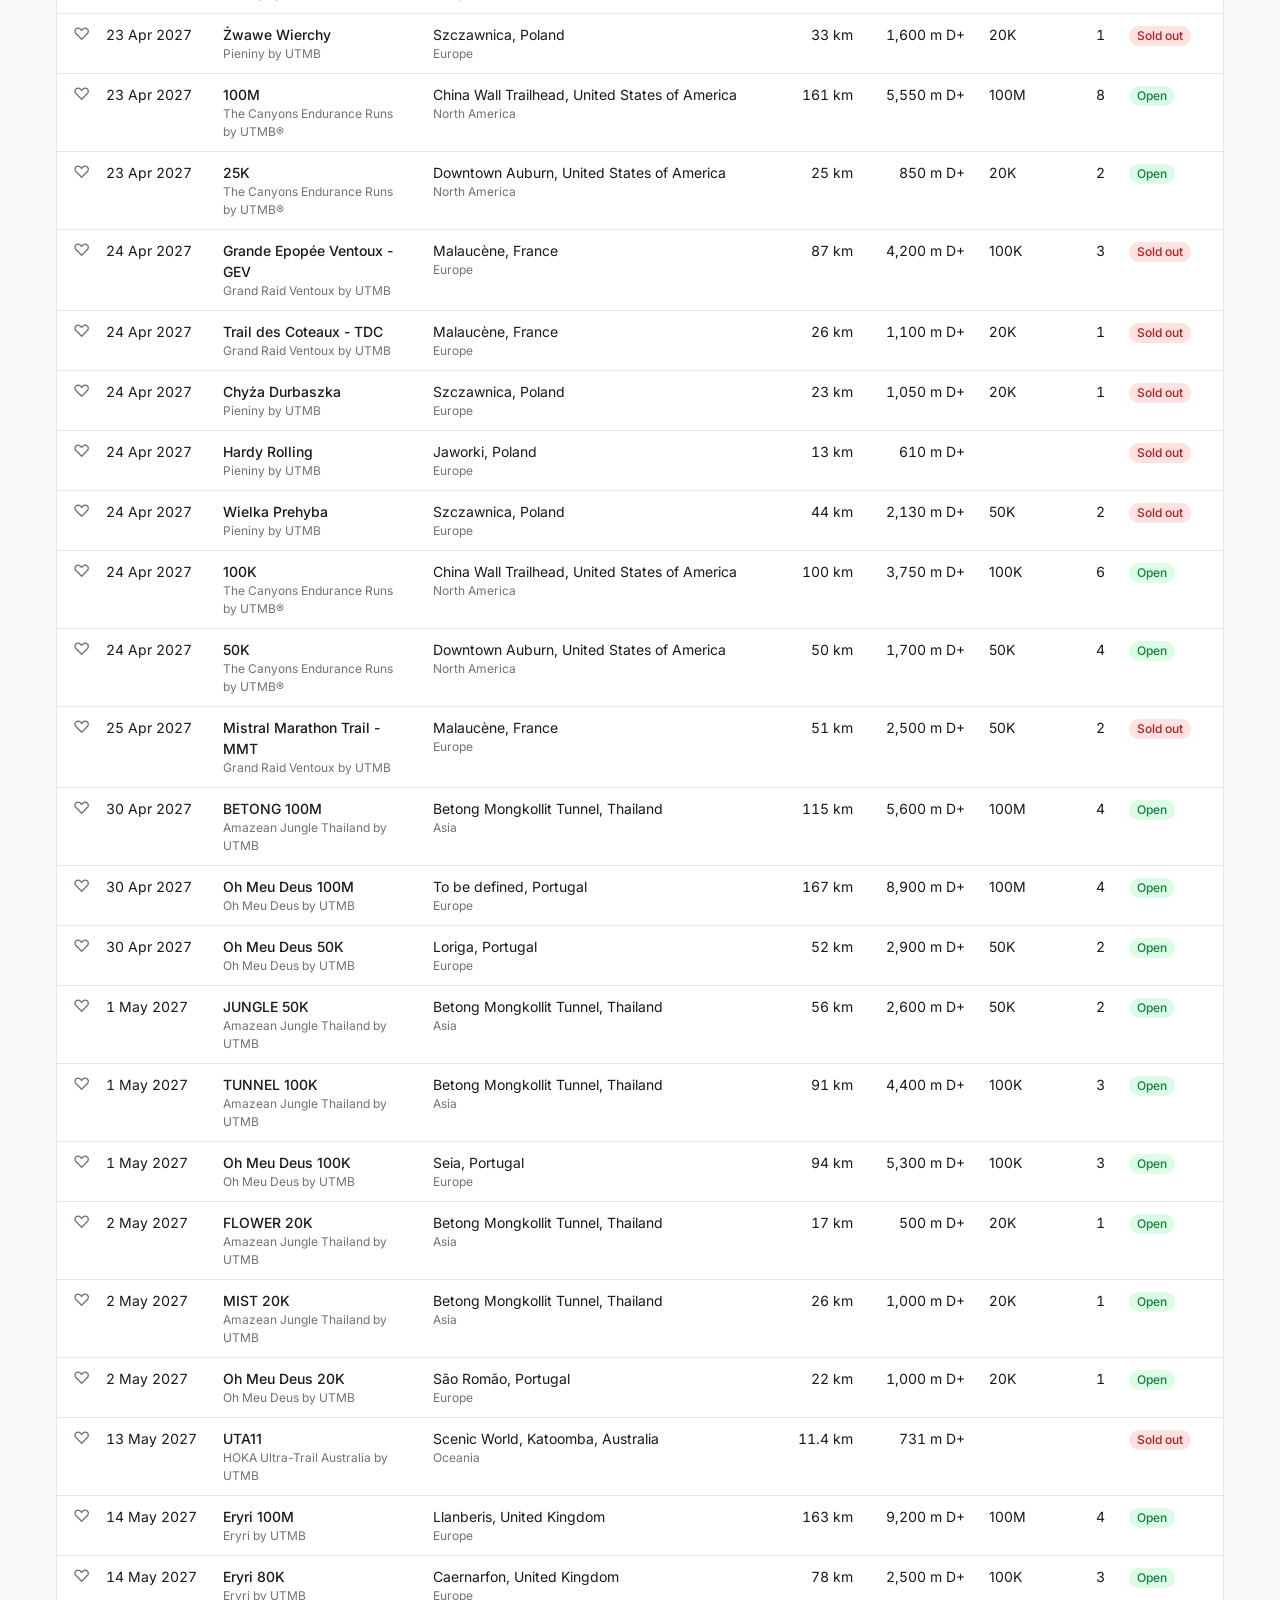
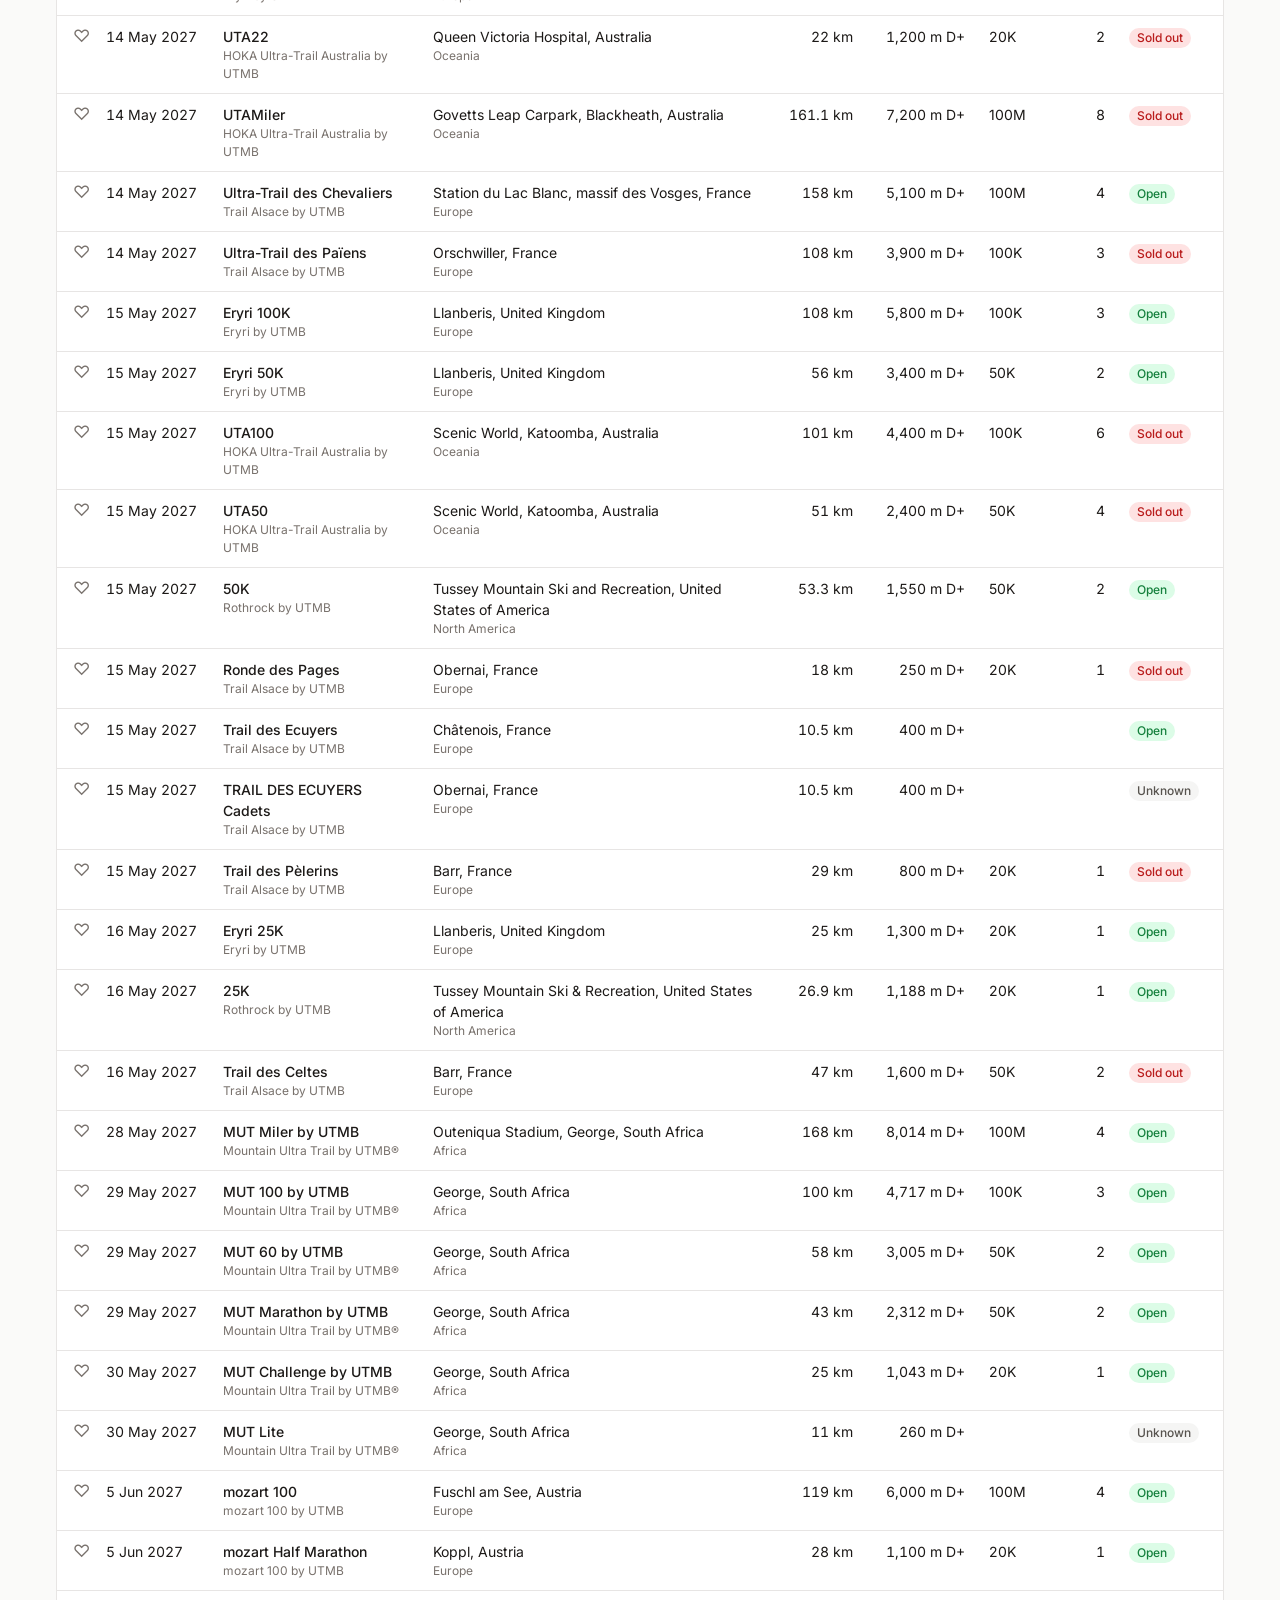
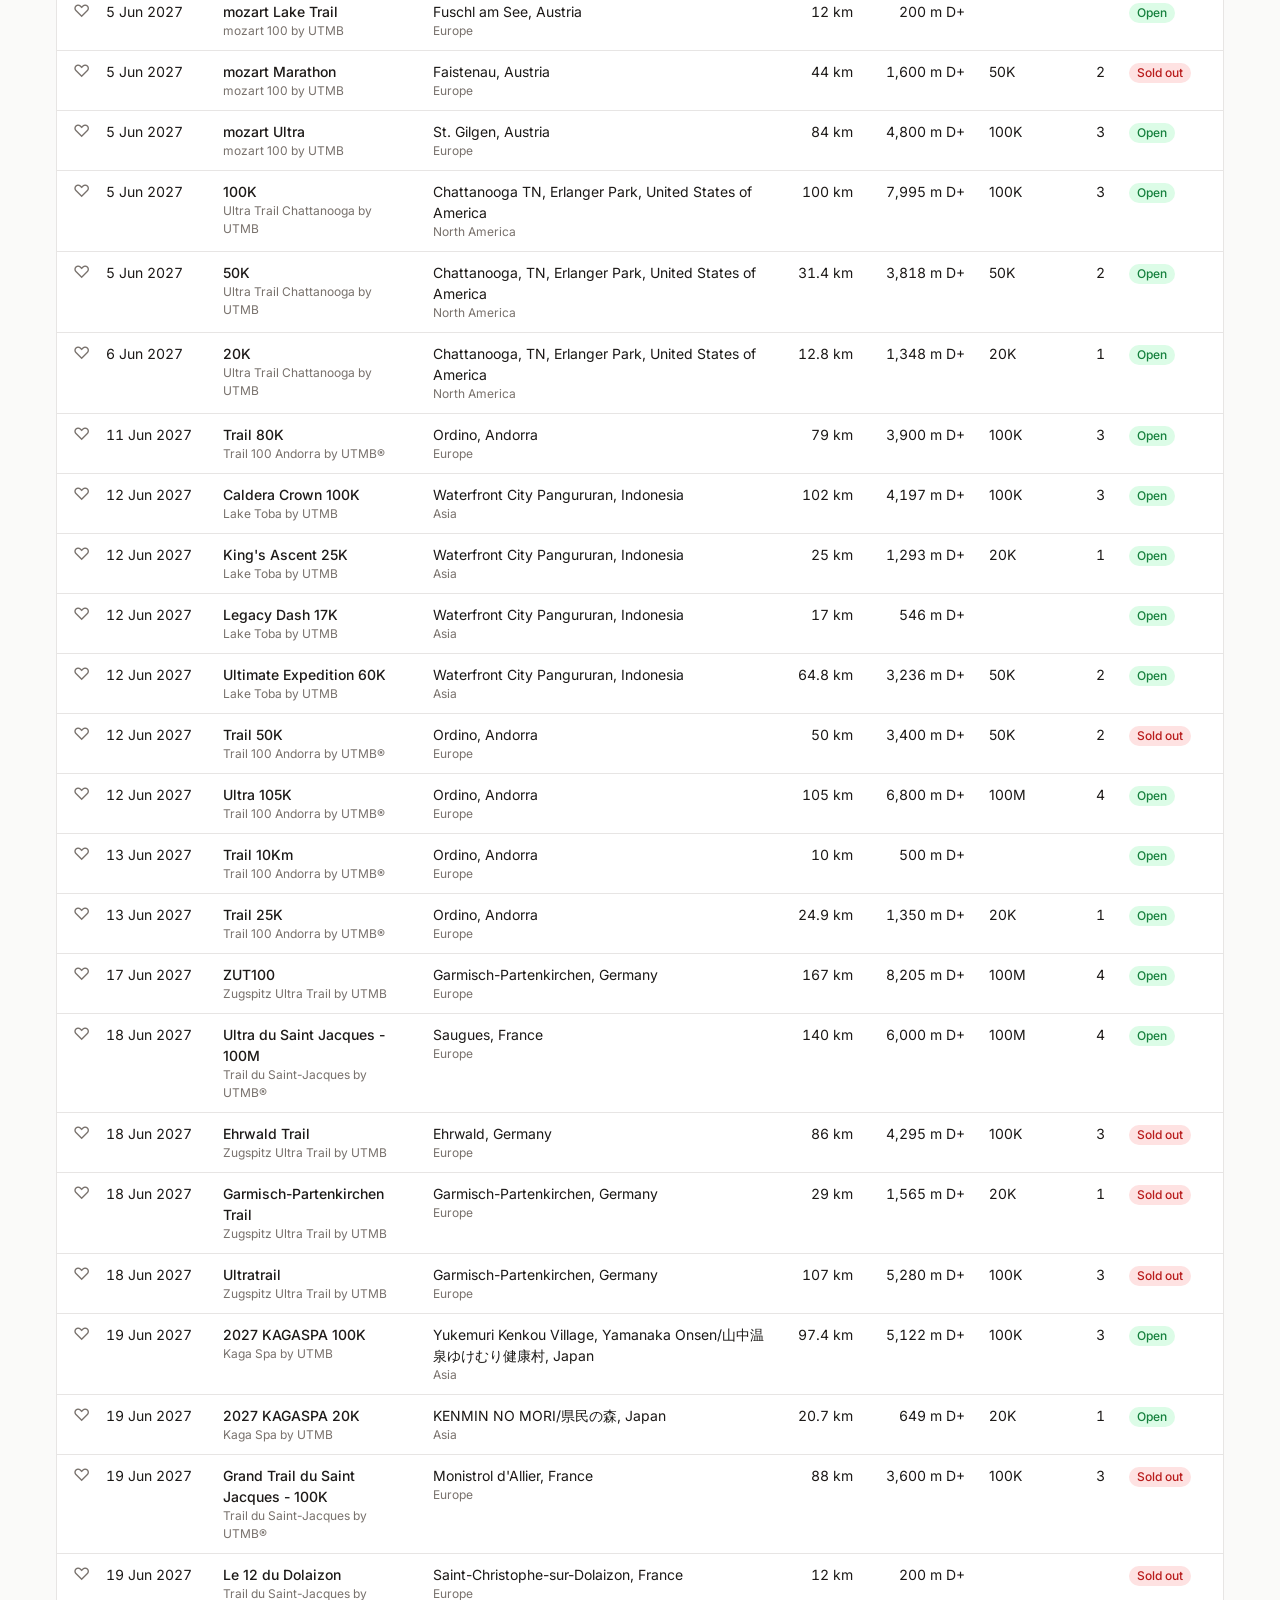
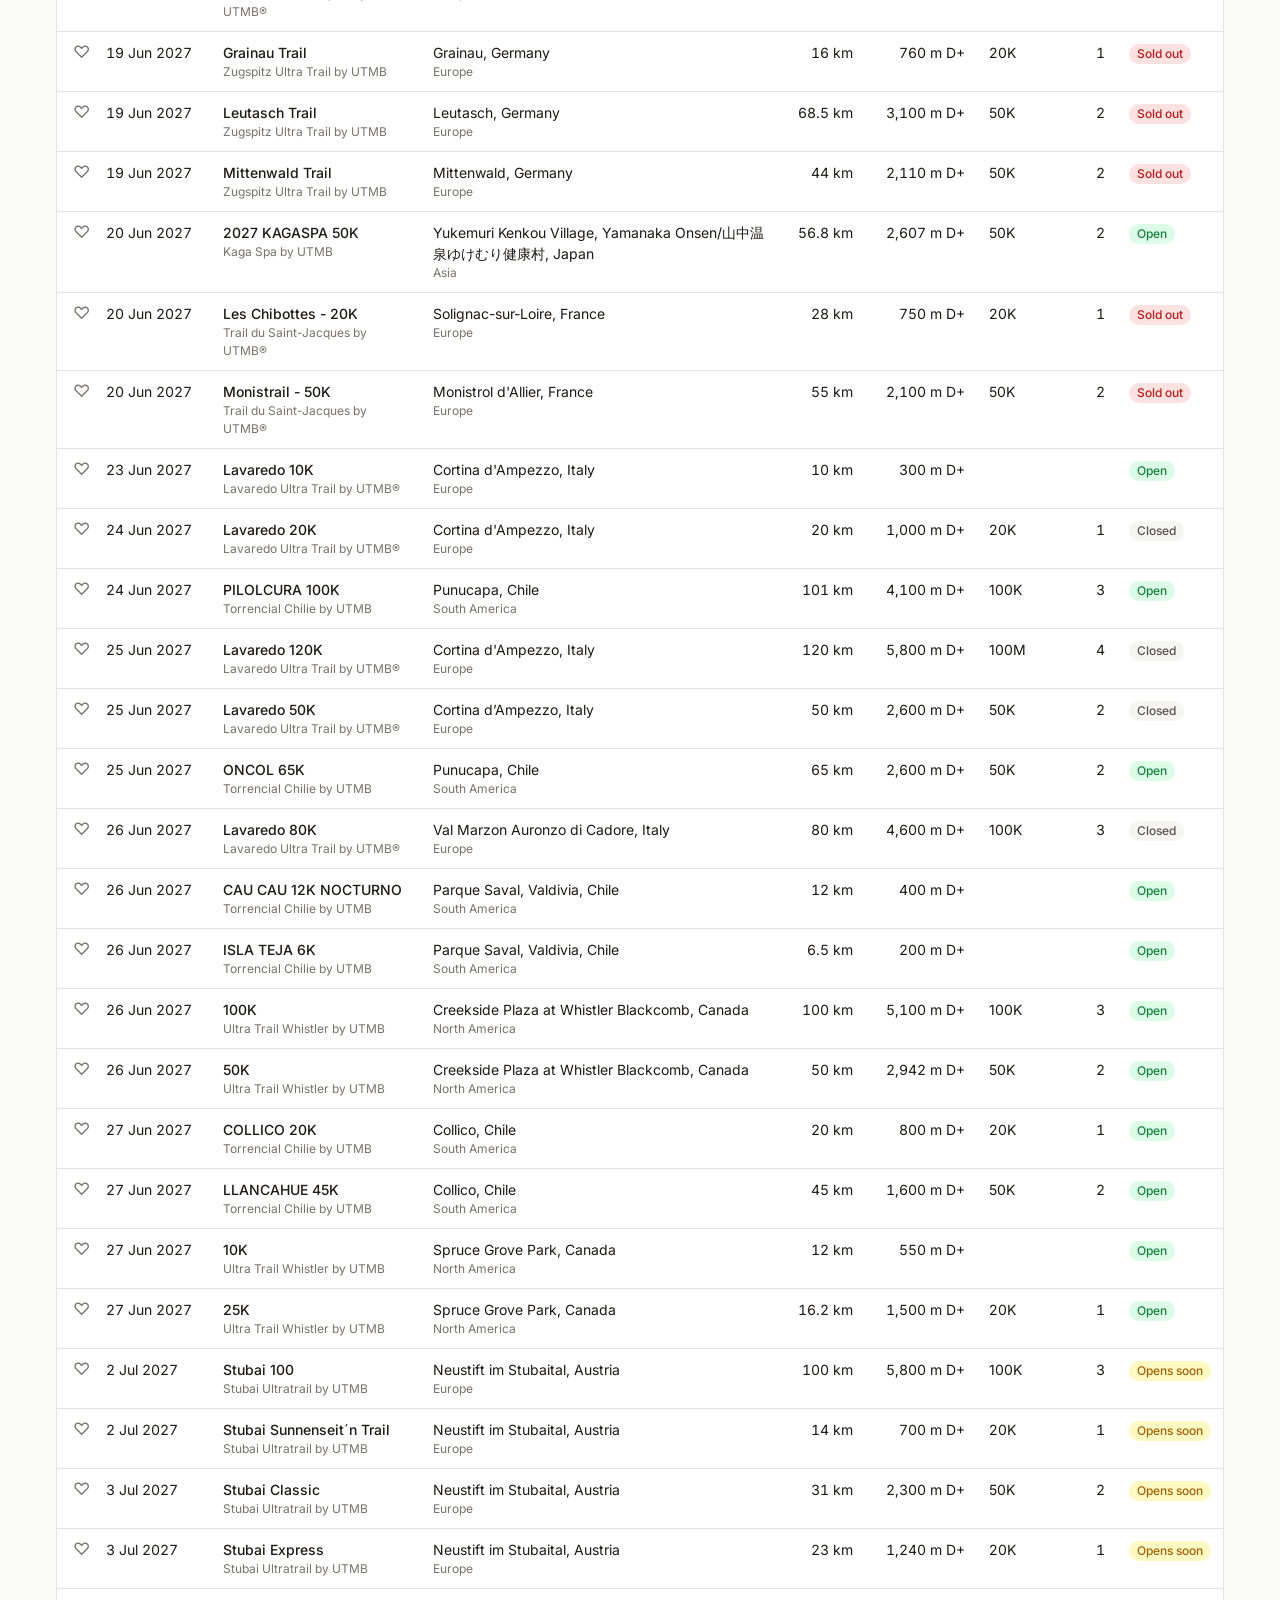
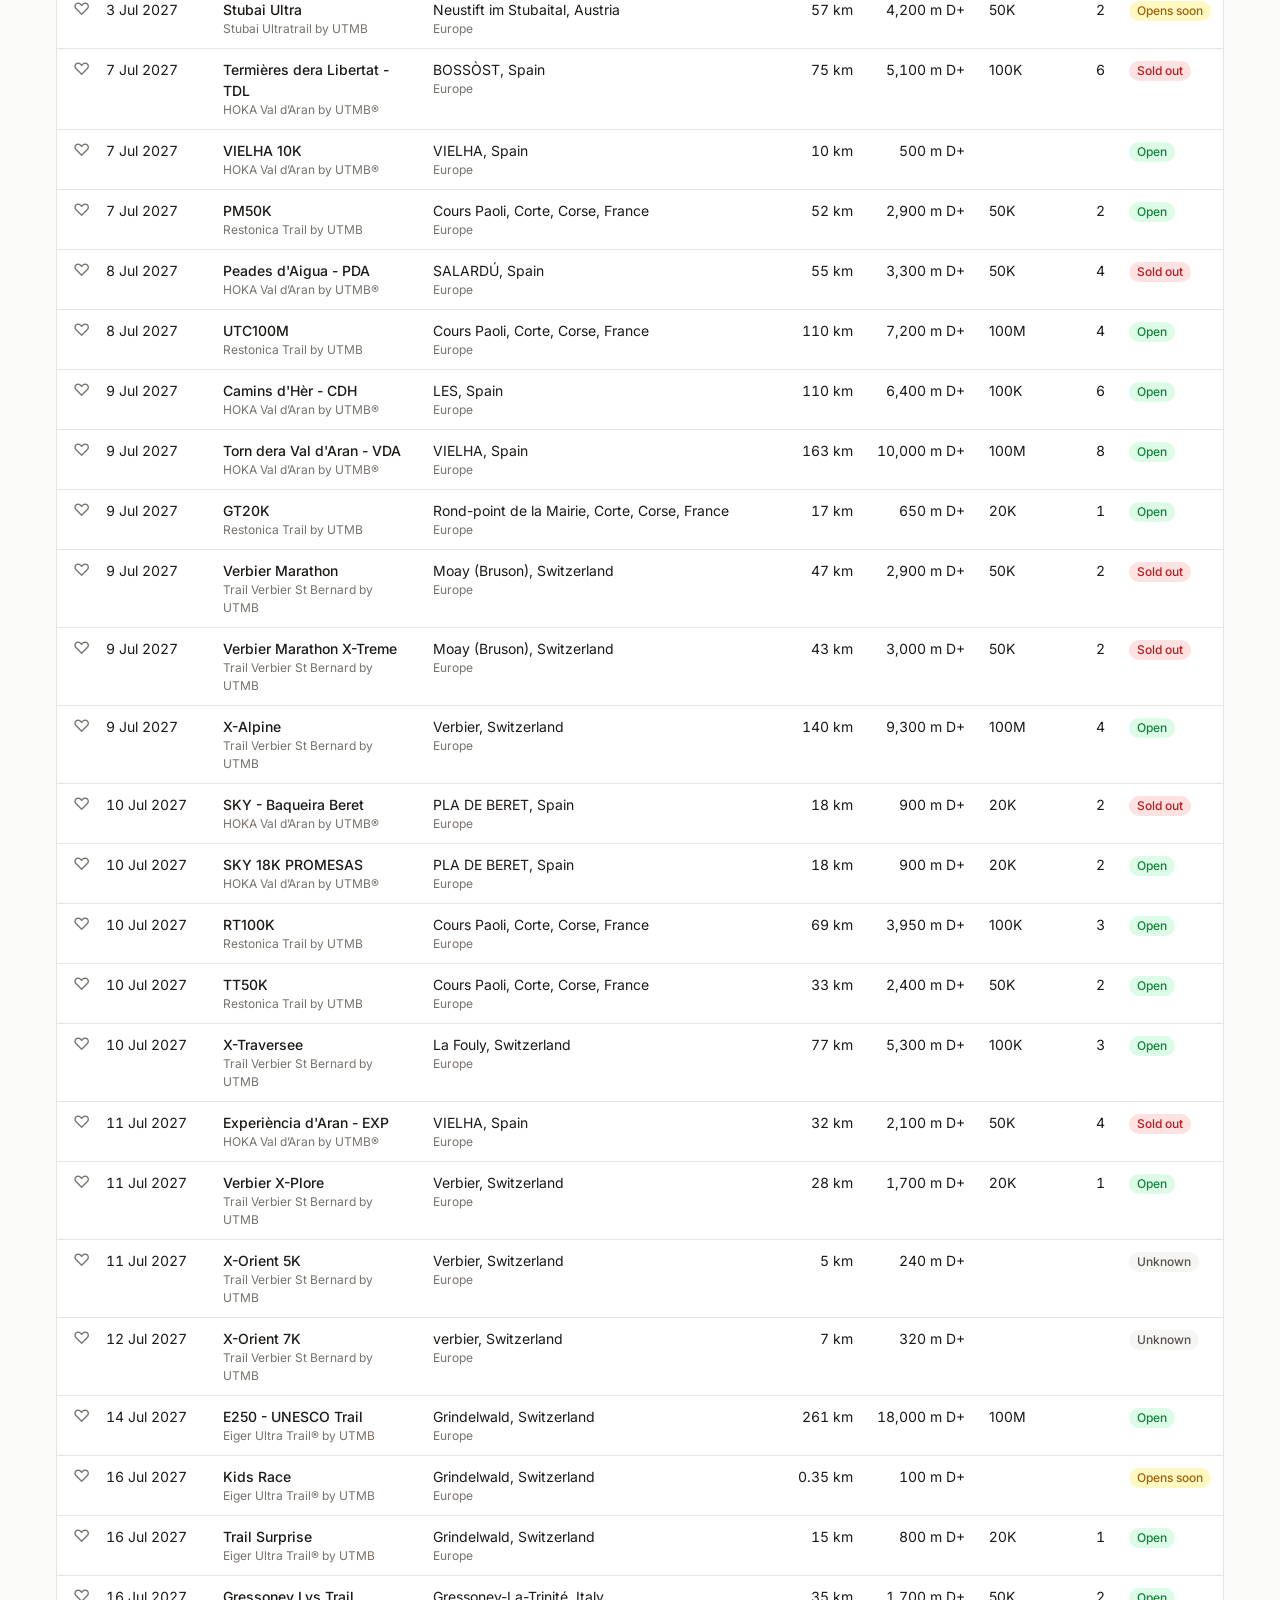
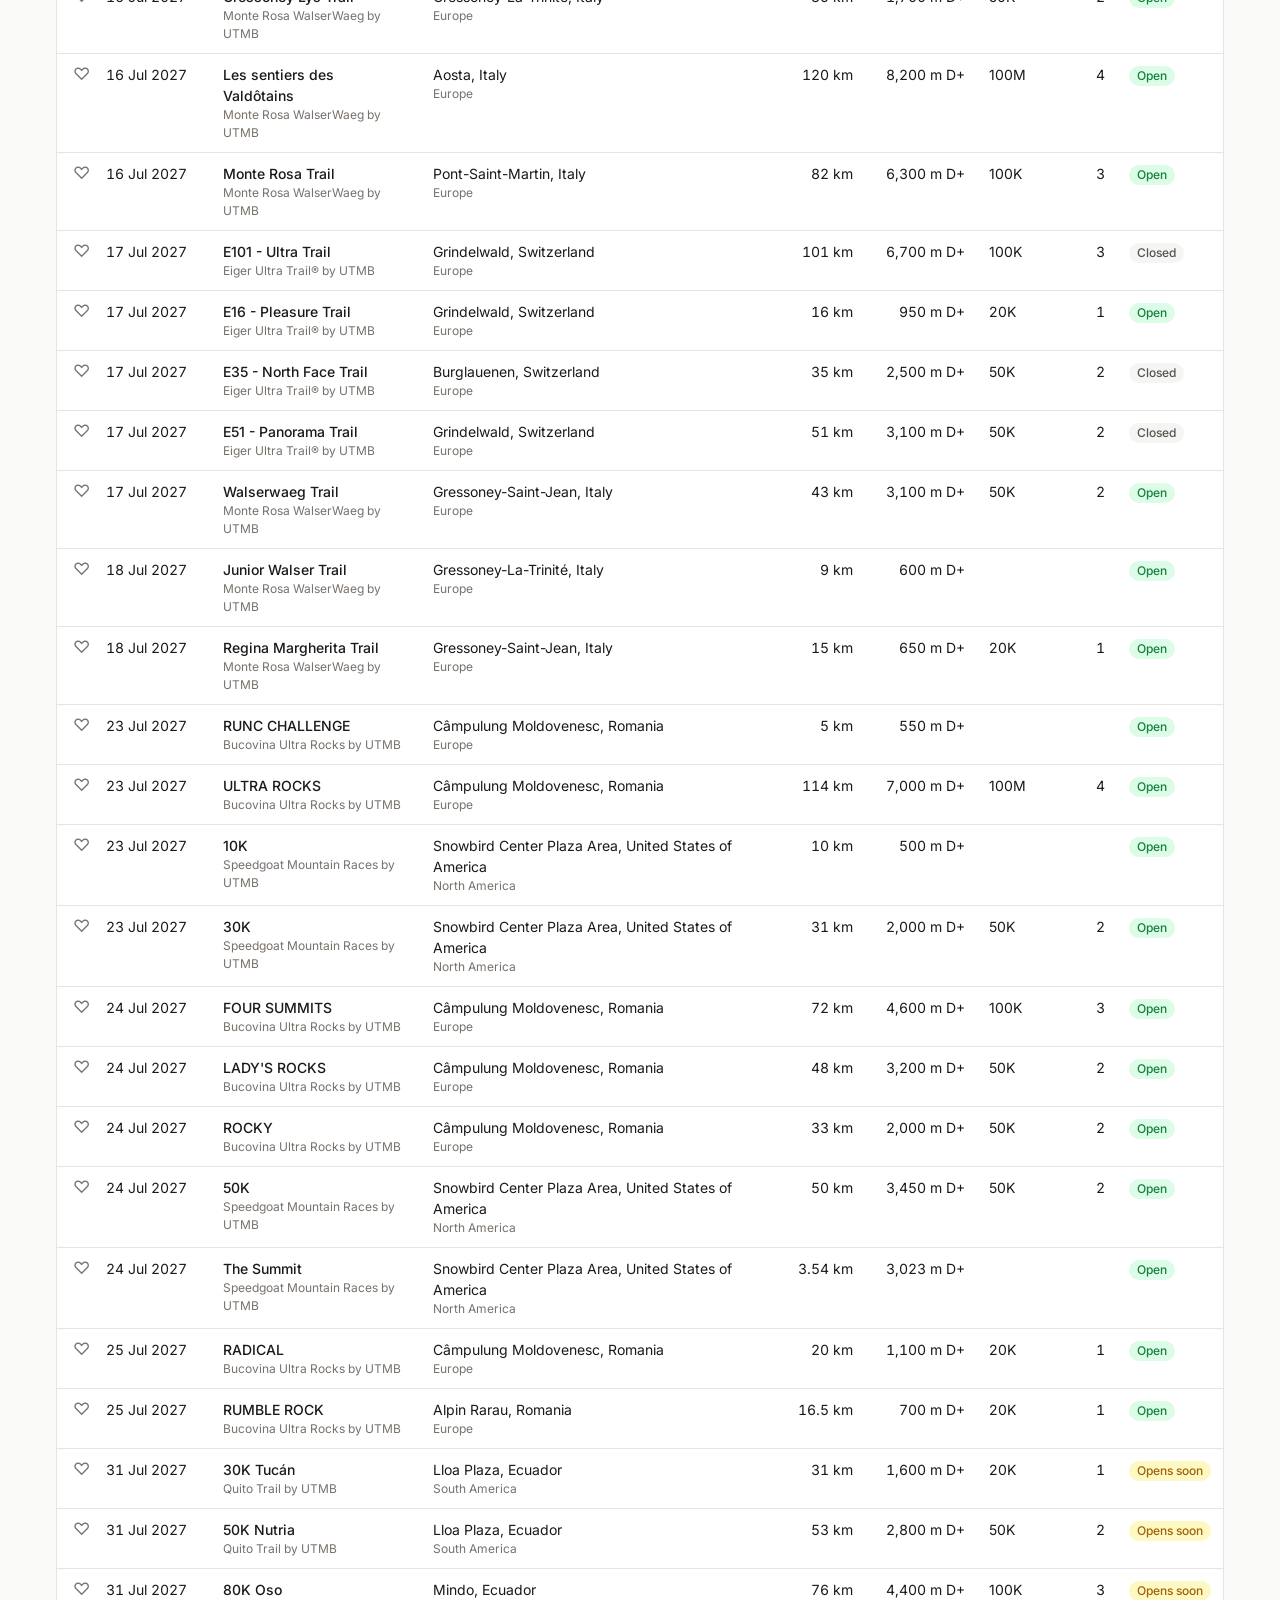
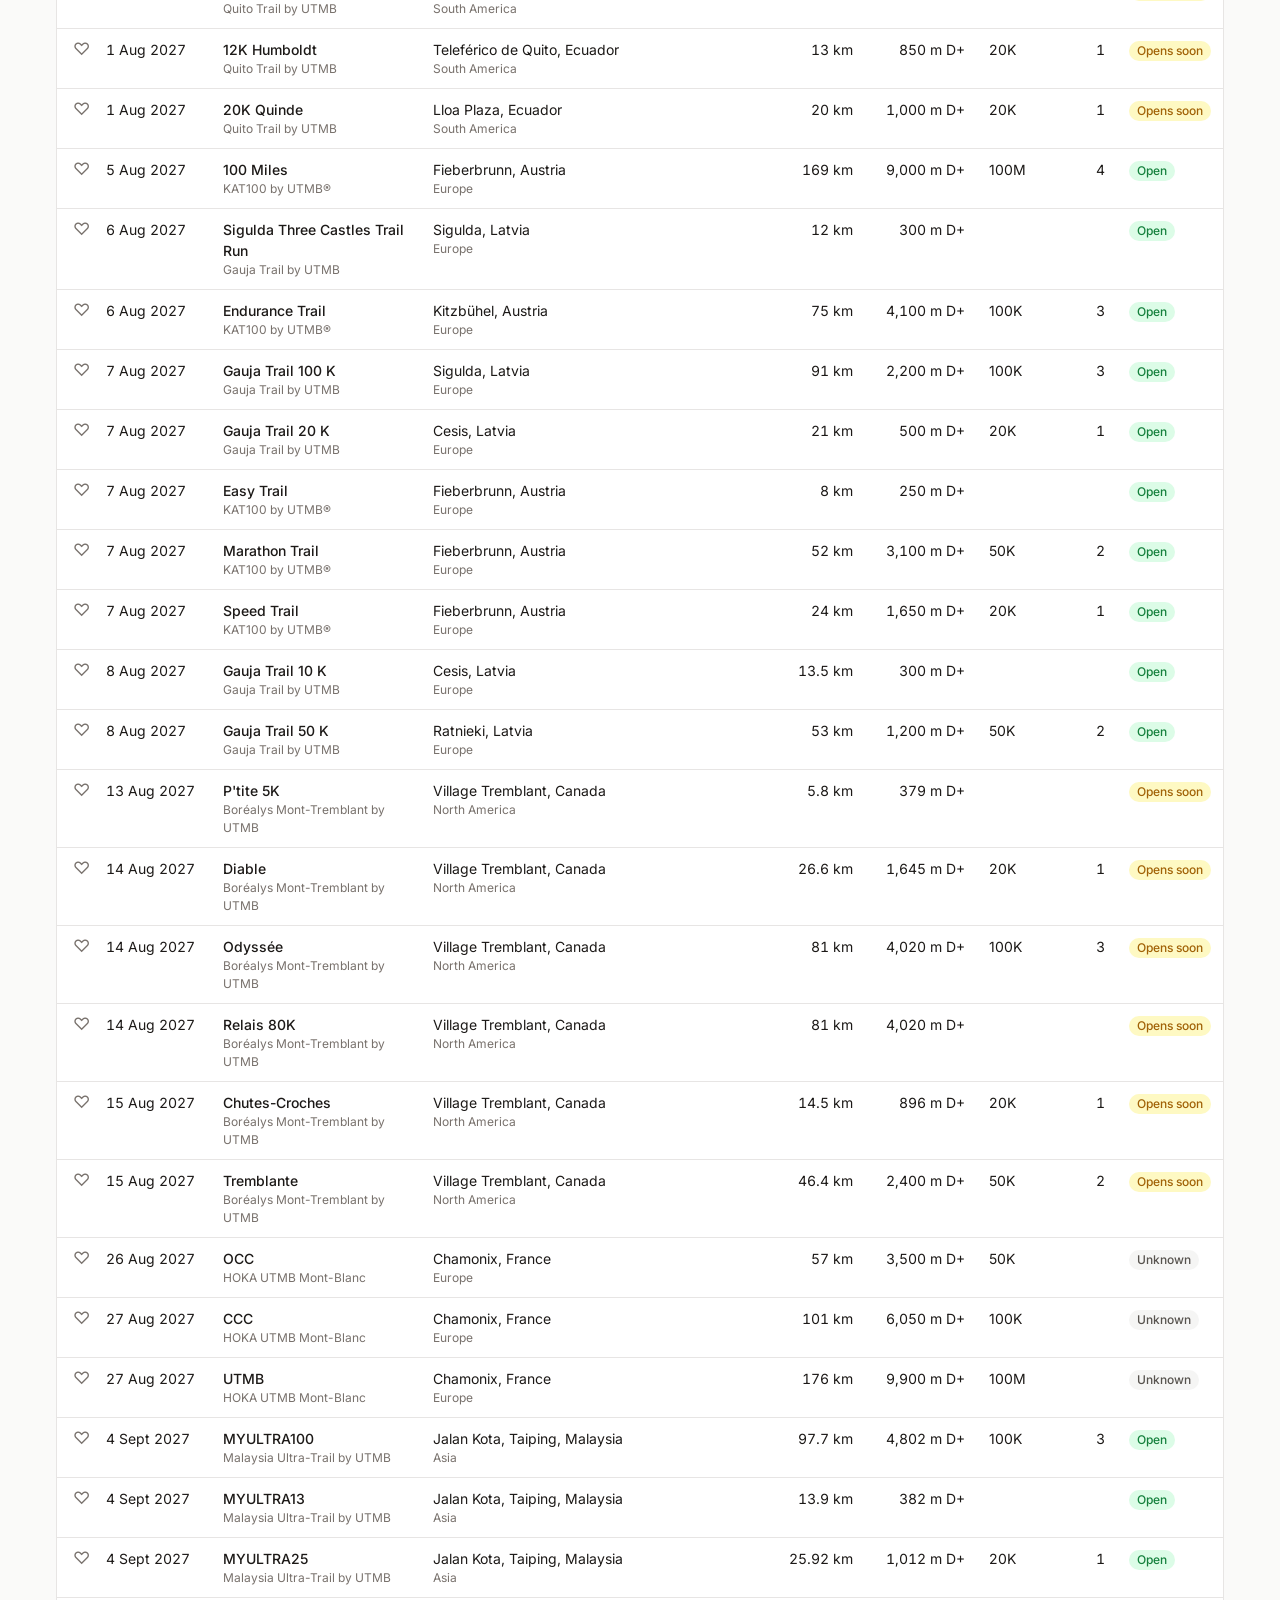
==== commit 8c1b8b31: "Add race likes stored in localStorage with liked-only filter Co-Authored-By: Claude Opus 5.5 <norepl" ====
--- a/index.html
+++ b/index.html
@@ -23,6 +23,7 @@
     <div class="row">
       <input id="q" type="search" placeholder="Search race, event or location…" autocomplete="off">
       <select id="country" aria-label="Country"><option value="">All countries</option></select>
+      <button id="liked" class="btn like-filter" type="button" aria-pressed="false">♥ Liked <span class="n" id="liked-n"></span></button>
       <button id="reset" class="btn" type="button">Reset</button>
     </div>
 
@@ -50,6 +51,7 @@
       <table id="table">
         <thead>
           <tr>
+            <th data-sort="liked" class="like" aria-label="Liked">♥</th>
             <th data-sort="date">Date</th>
             <th data-sort="event">Race</th>
             <th data-sort="country">Location</th>
--- a/style.css
+++ b/style.css
@@ -16,6 +16,7 @@
   --sold-bg: #fee2e2;
   --closed: #57534e;
   --closed-bg: #f5f5f4;
+  --like: #e11d48;
   --radius: 8px;
 }
 
@@ -38,6 +39,7 @@
     --sold-bg: #7f1d1d55;
     --closed: #a8a29e;
     --closed-bg: #29252480;
+    --like: #fb7185;
   }
 }
 
@@ -177,6 +179,25 @@
 .s-available_soon { color: var(--soon); background: var(--soon-bg); }
 .s-registration_sold_out { color: var(--sold); background: var(--sold-bg); }
 .s-registration_closed, .s-unknown { color: var(--closed); background: var(--closed-bg); }
+
+th.like, td.like { width: 1%; padding-right: 0; text-align: center; }
+.heart {
+  font: inherit;
+  font-size: 17px;
+  line-height: 1;
+  border: 0;
+  background: none;
+  color: var(--muted);
+  cursor: pointer;
+  padding: 2px 4px;
+  border-radius: 4px;
+}
+.heart:hover { color: var(--like); }
+.heart[aria-pressed=true] { color: var(--like); }
+
+.like-filter .n { opacity: 0.6; font-size: 12px; }
+.like-filter .n:empty { display: none; }
+.like-filter[aria-pressed=true] { background: var(--like); border-color: var(--like); color: #fff; }
 
 .empty { text-align: center; color: var(--muted); padding: 32px 0; }
 
@@ -205,6 +226,7 @@
   td { border: 0; padding: 0; }
   td.race { padding-right: 100px; margin-bottom: 4px; }
   td.status { position: absolute; top: 12px; right: 12px; }
+  td.like { position: absolute; bottom: 8px; right: 8px; width: auto; padding: 0; }
   td.num, td.cat { display: inline; text-align: left; color: var(--muted); font-size: 12px; }
   td.num:not(.stones):not(:empty)::after, td.cat:not(:empty)::after { content: " · "; }
   td.stones:not(:empty)::before { content: "Stones "; }
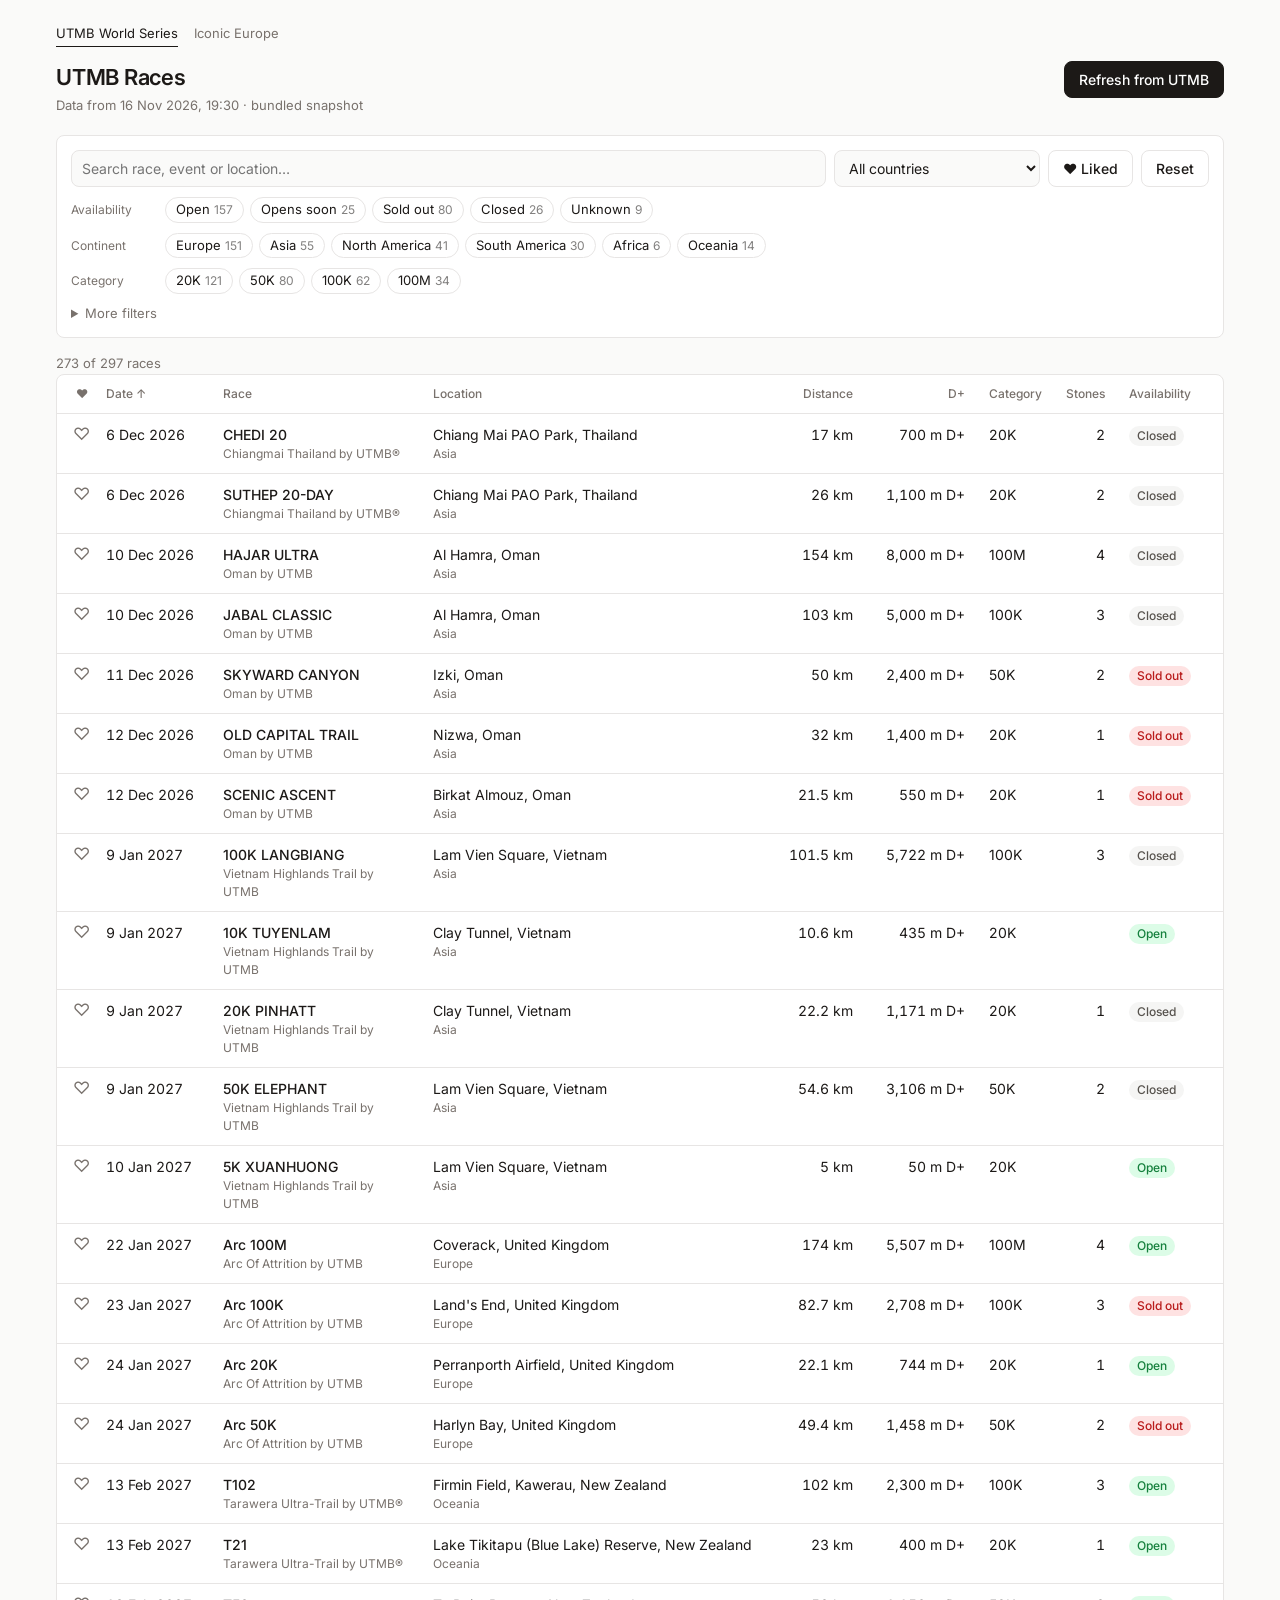
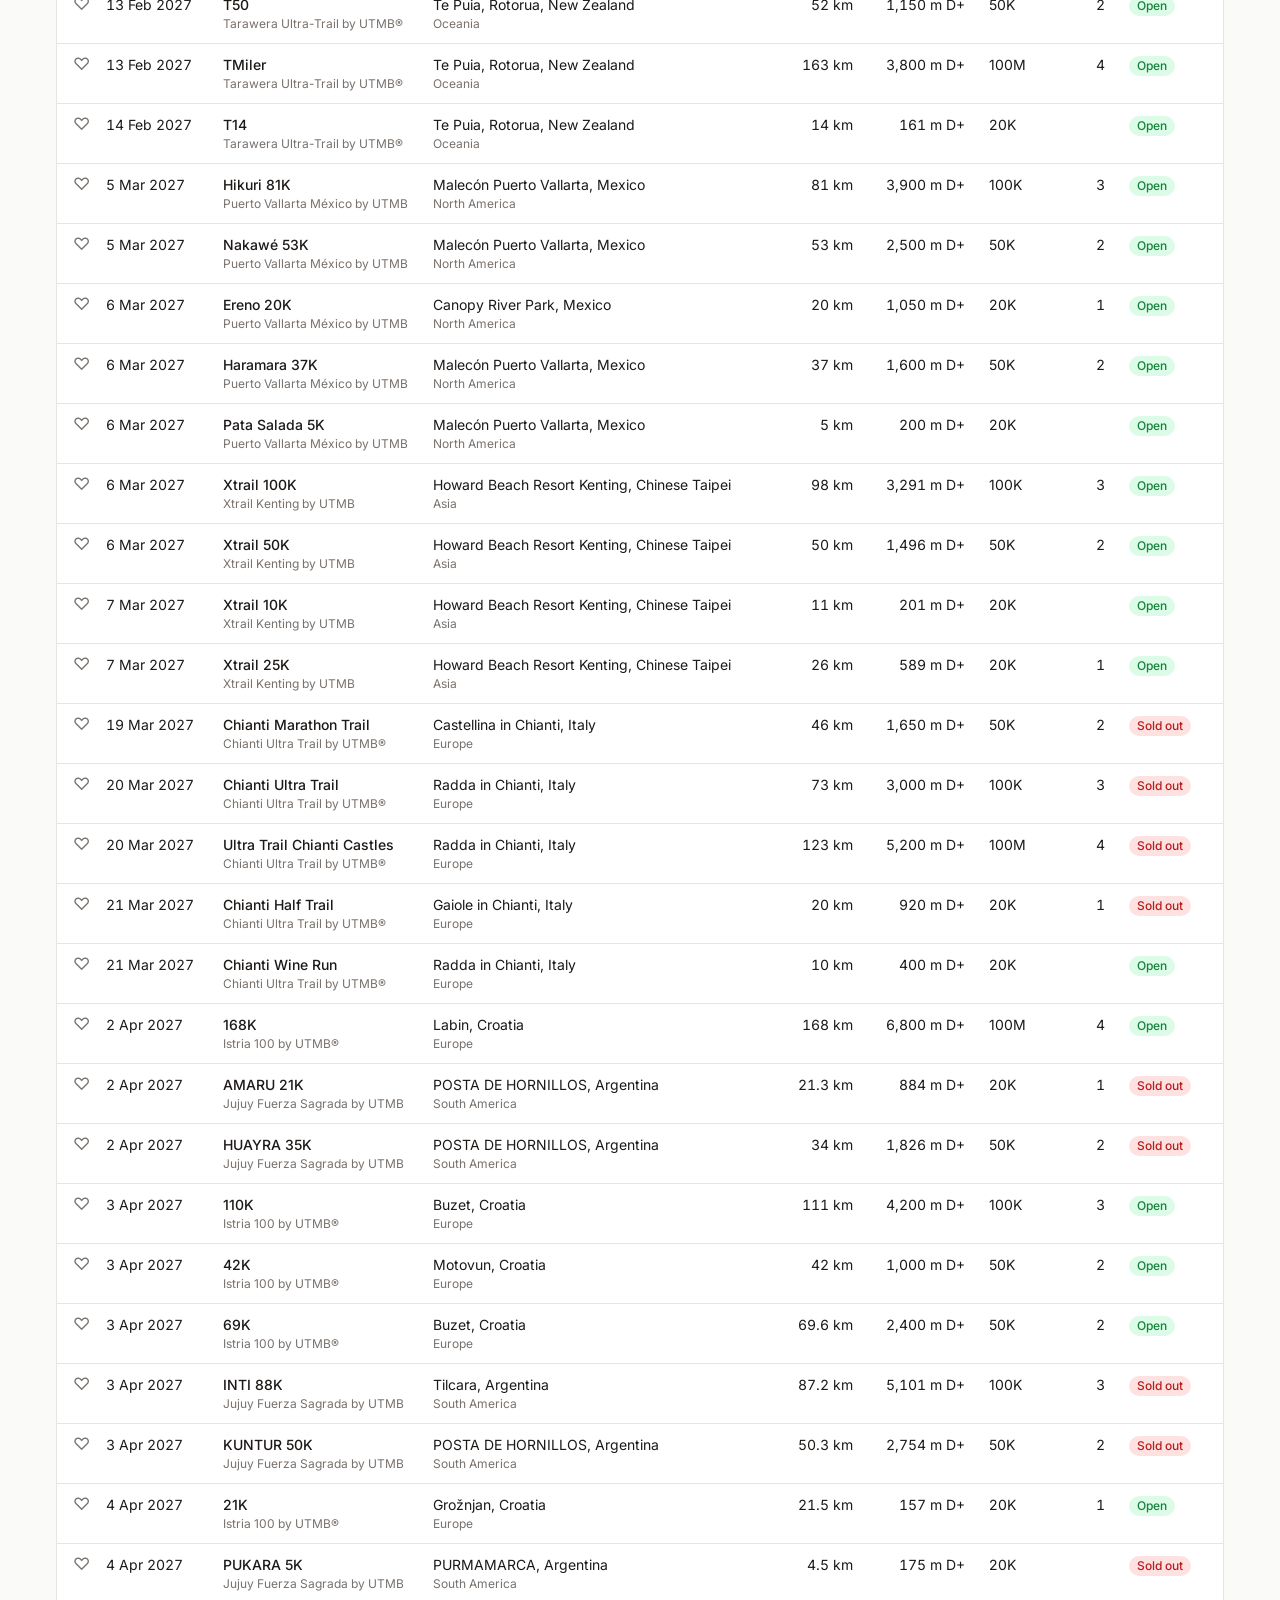
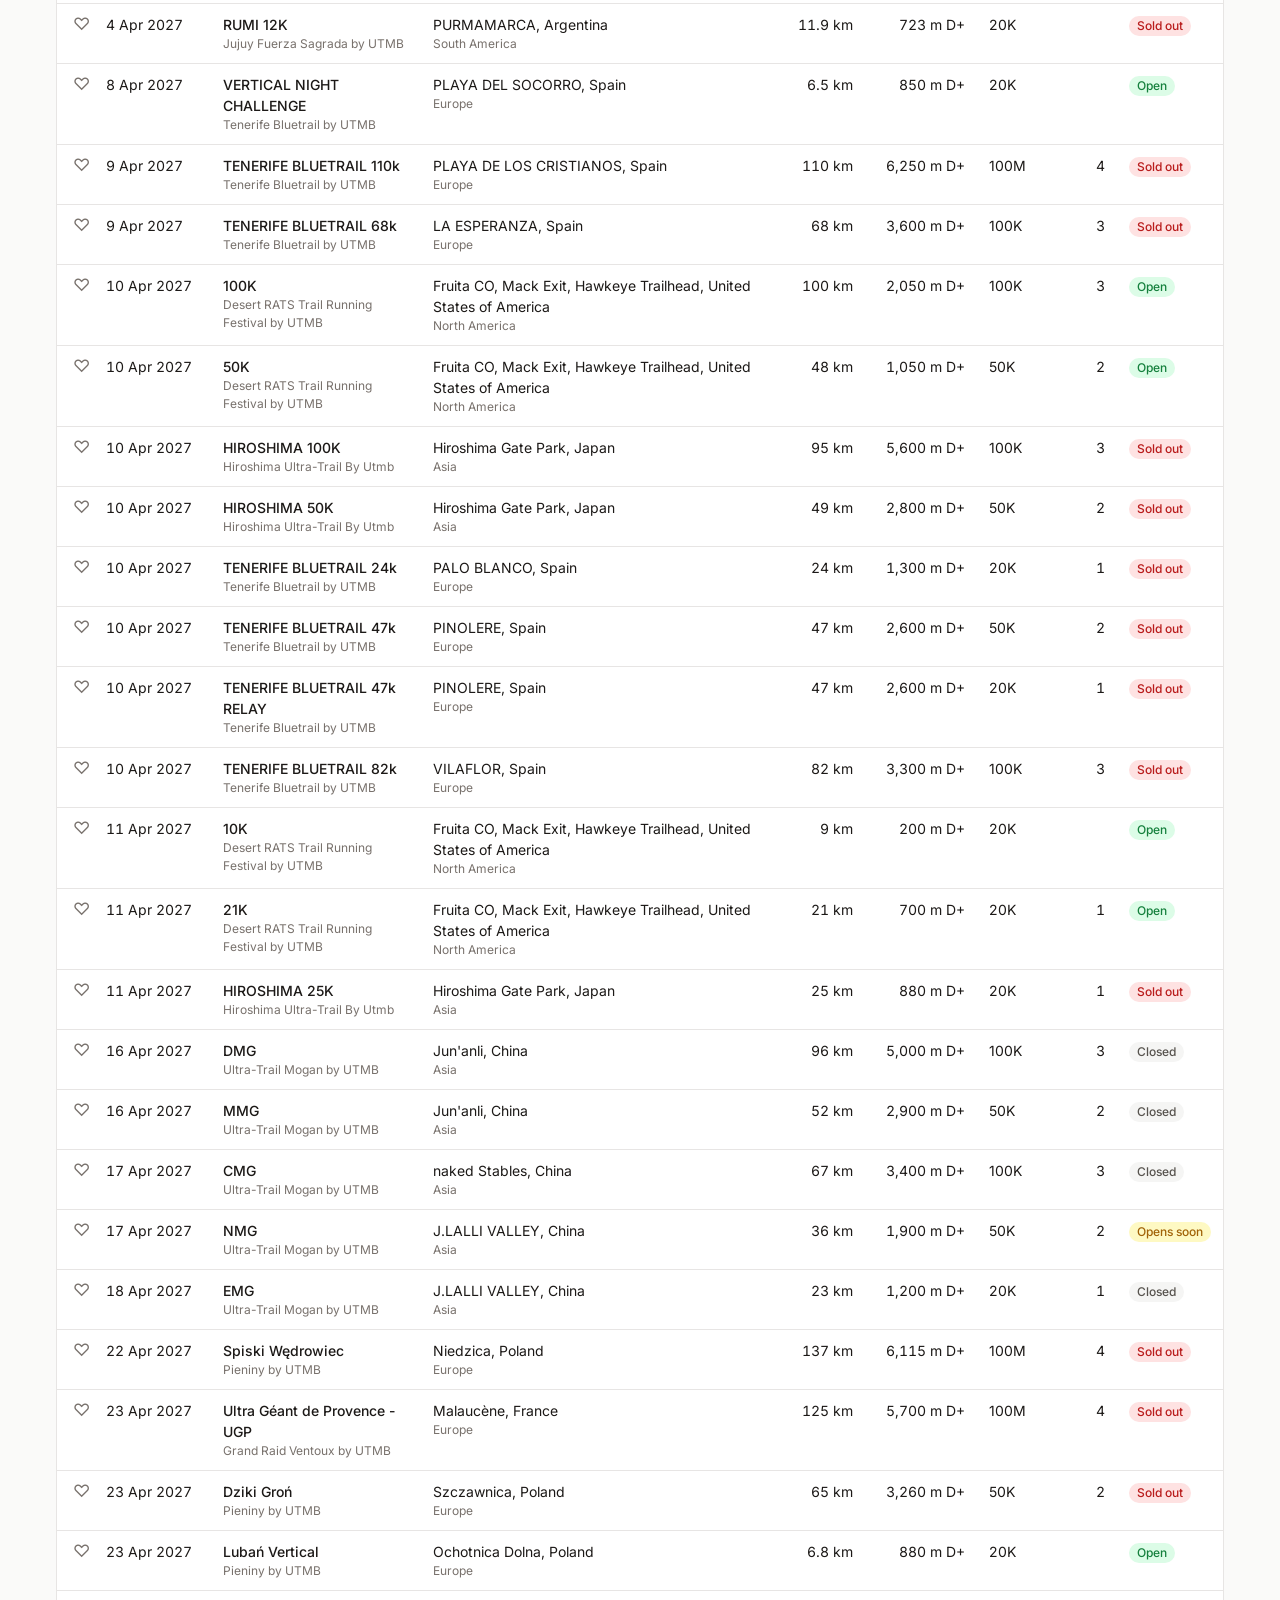
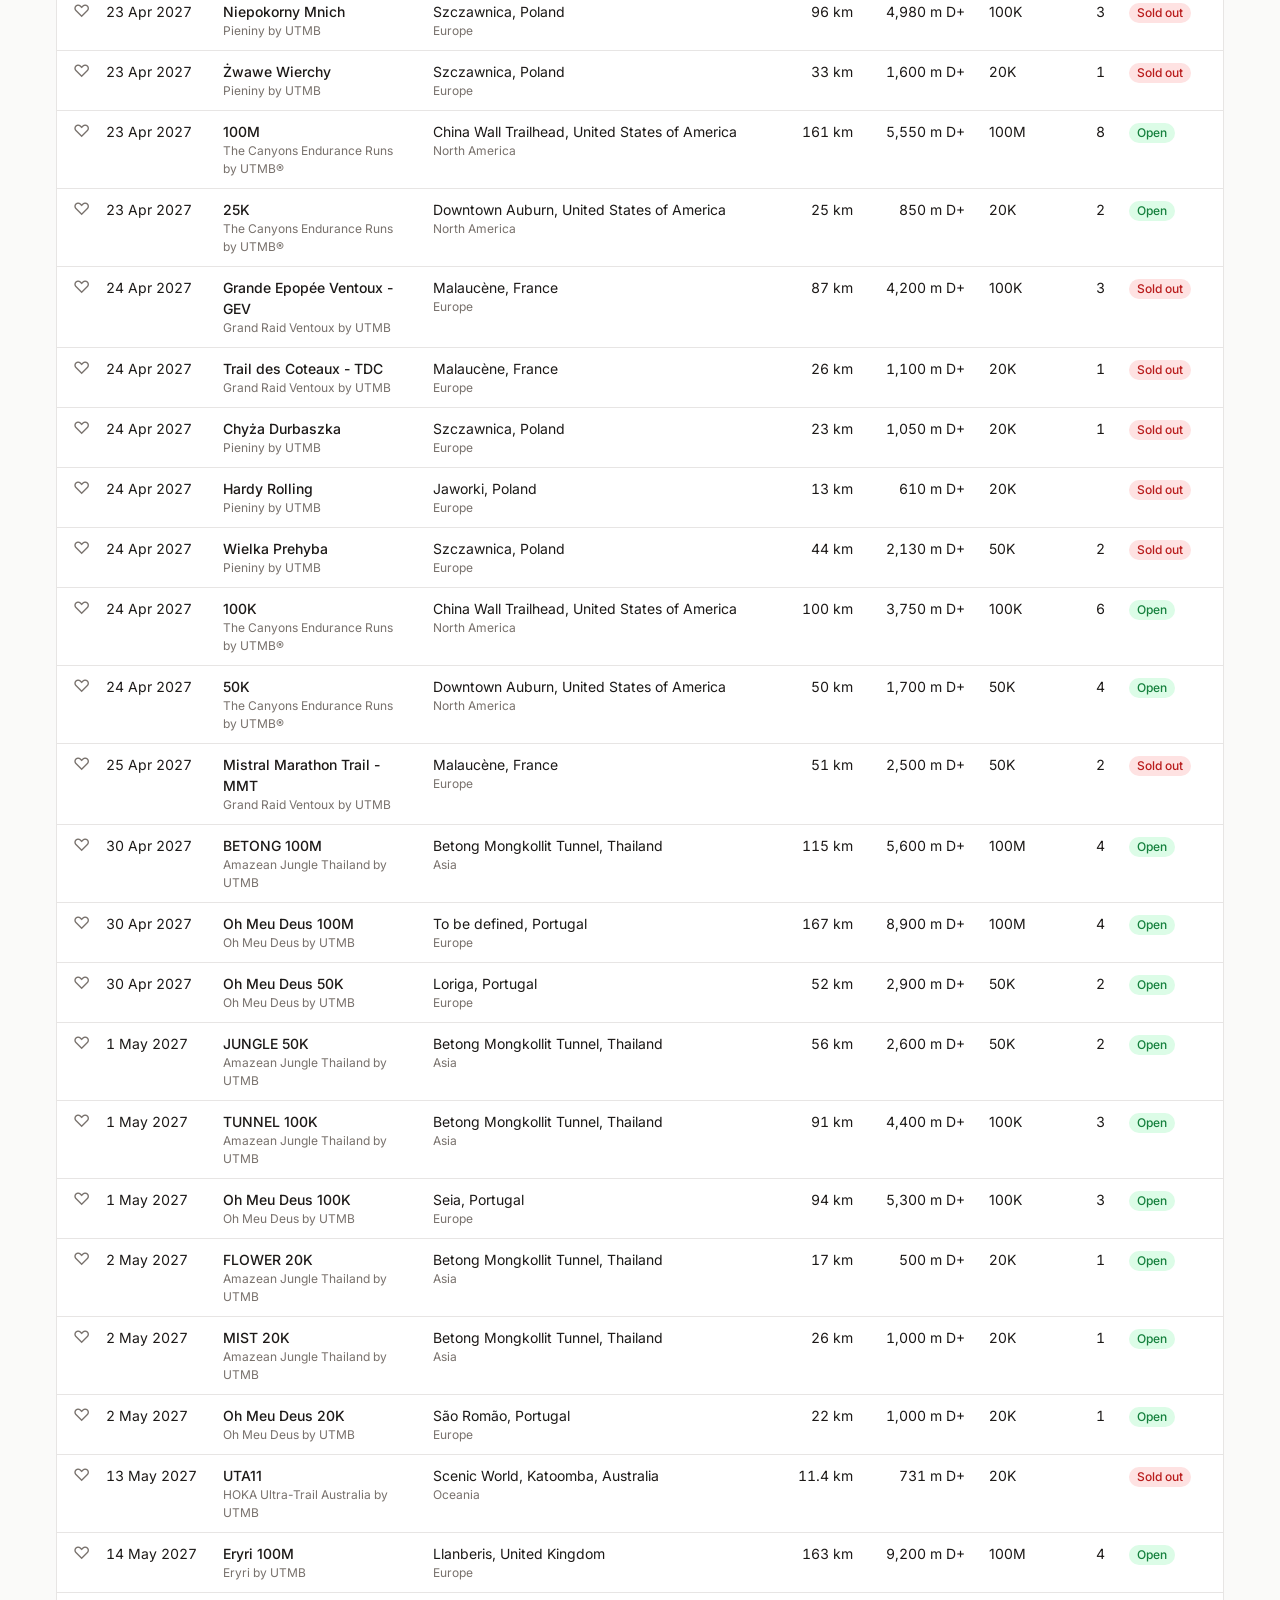
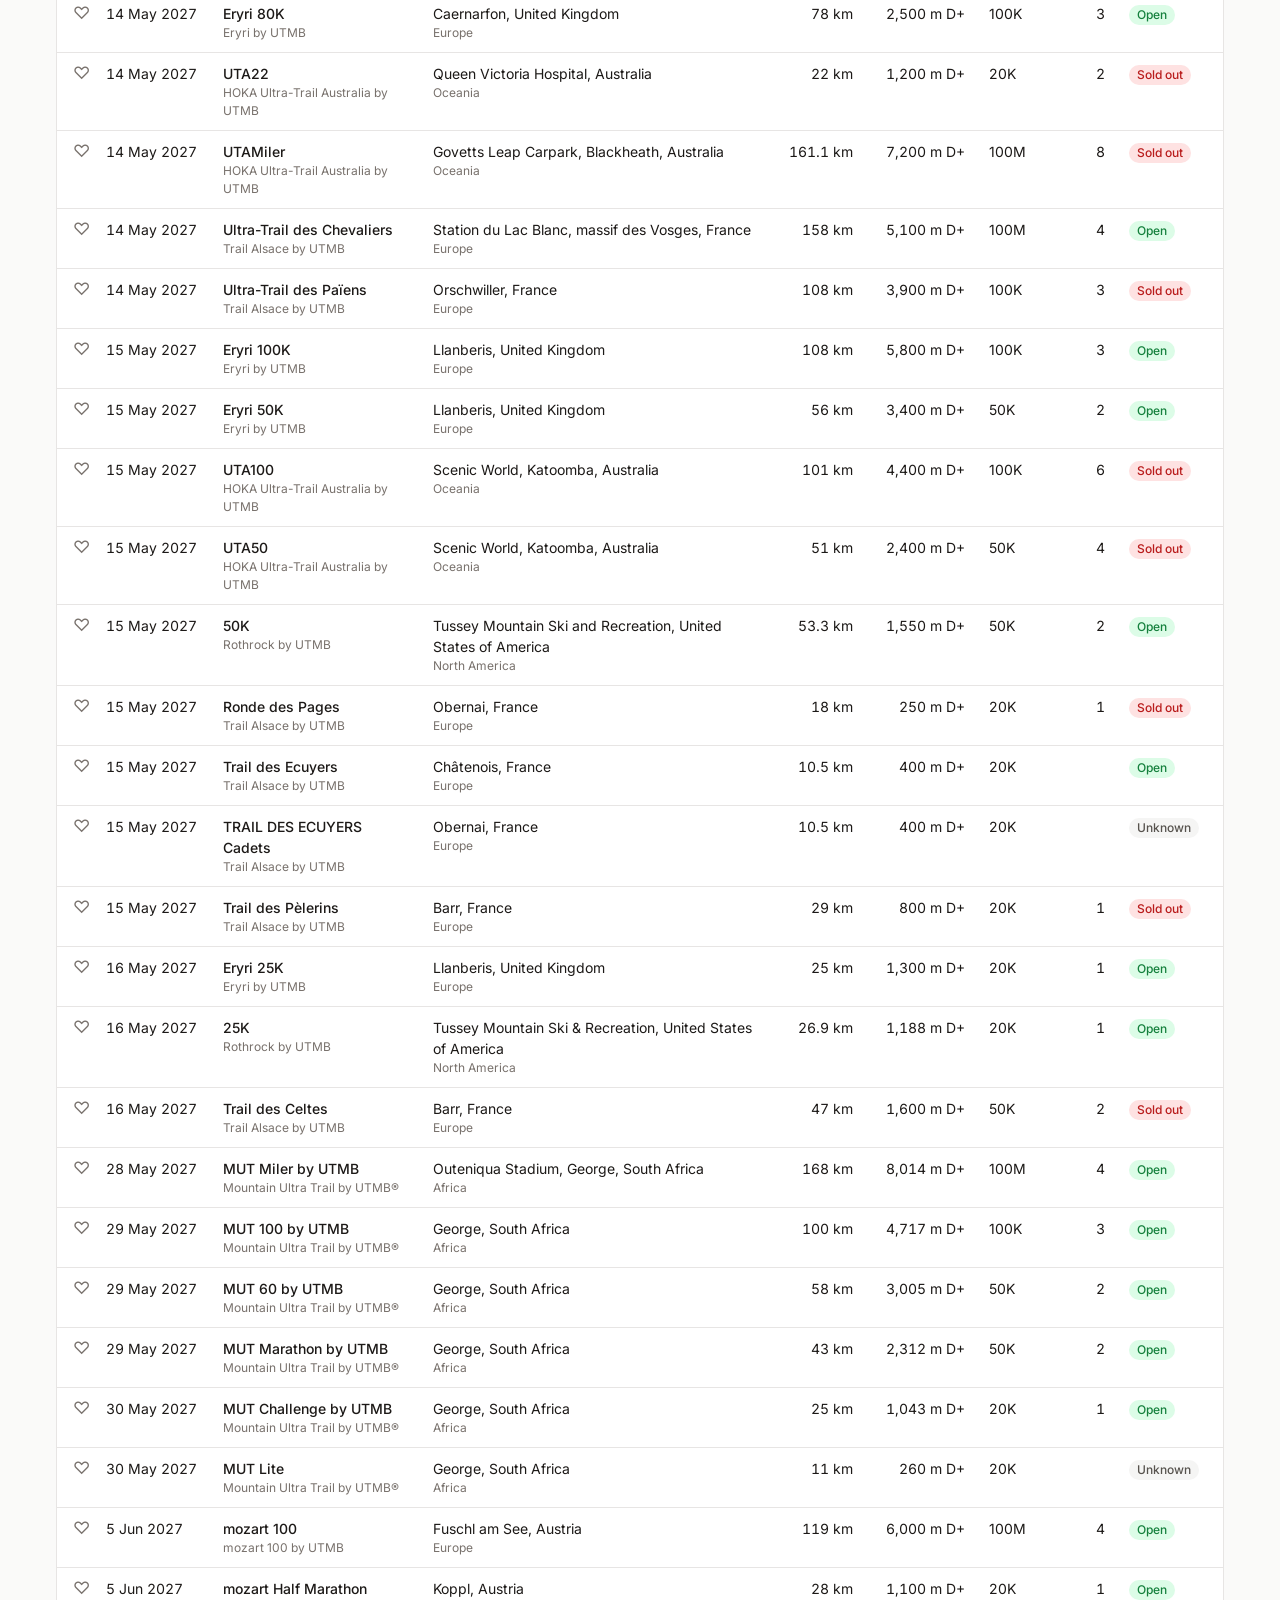
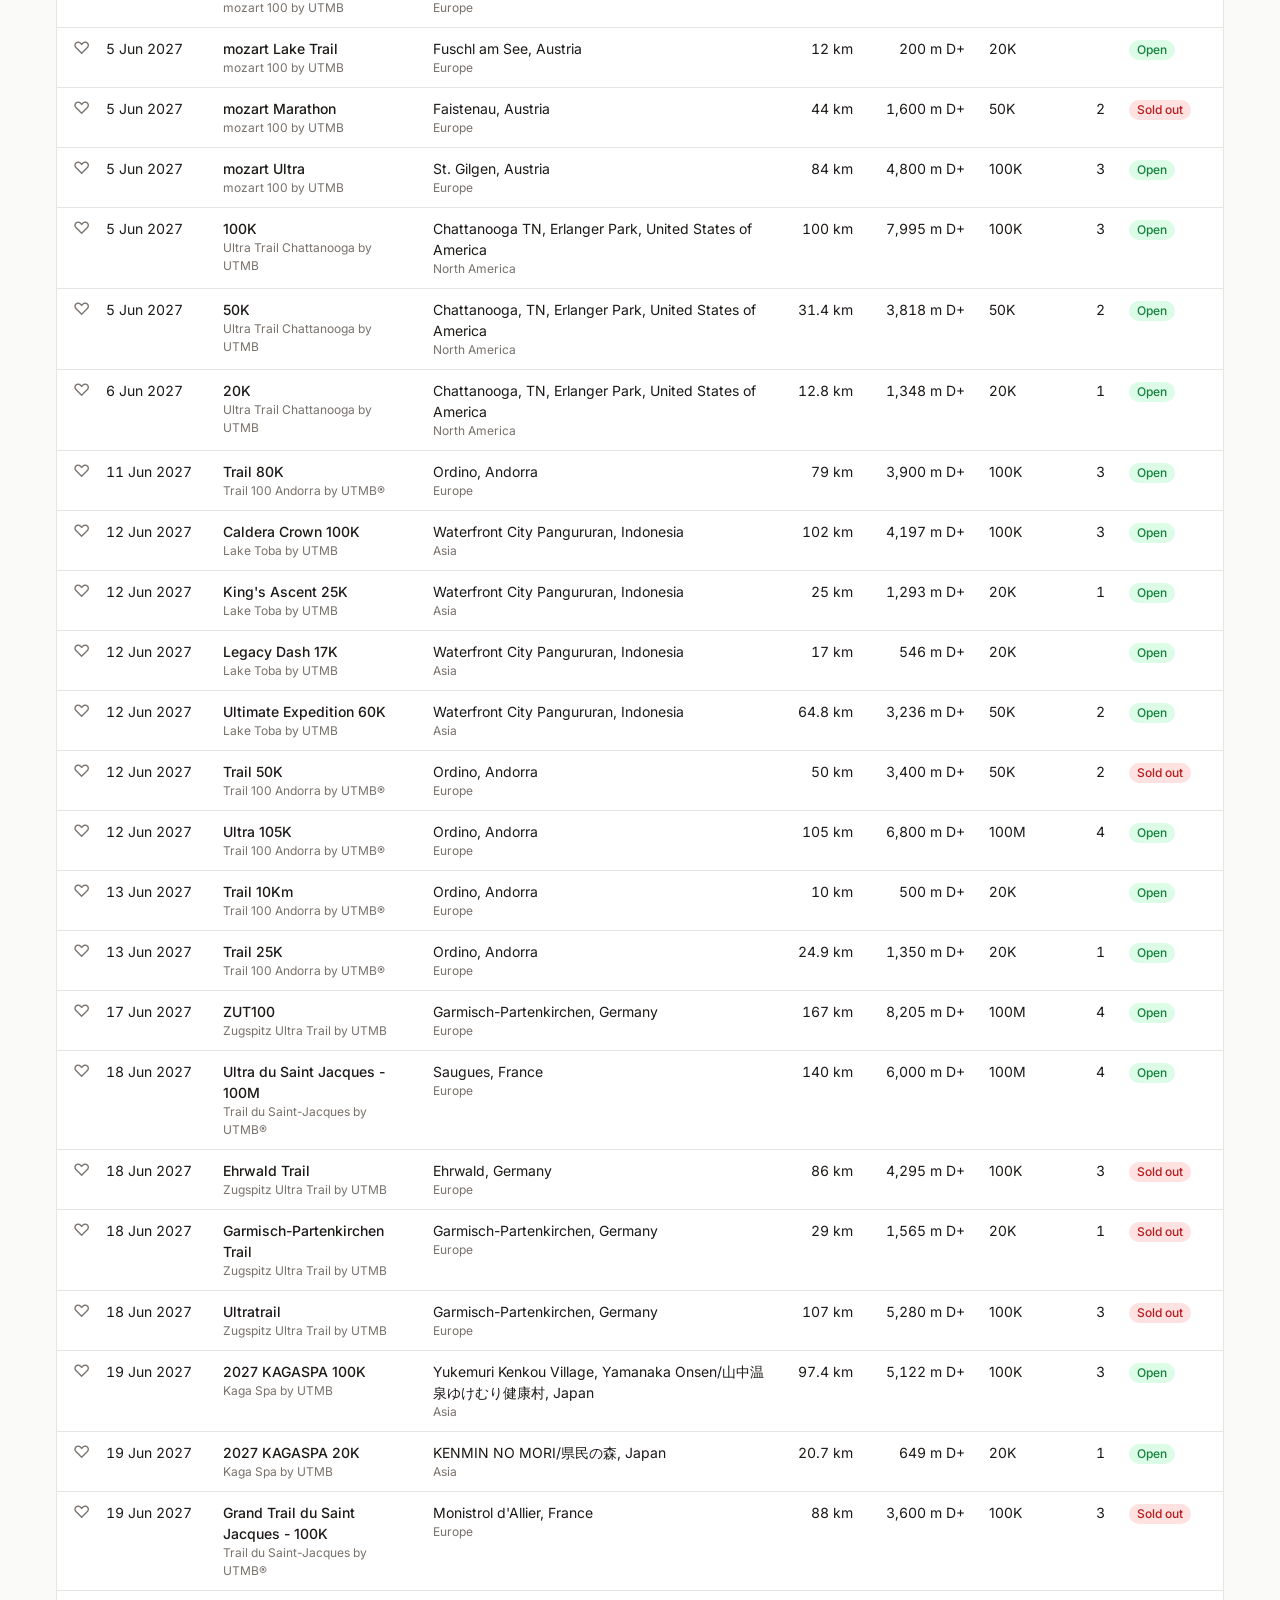
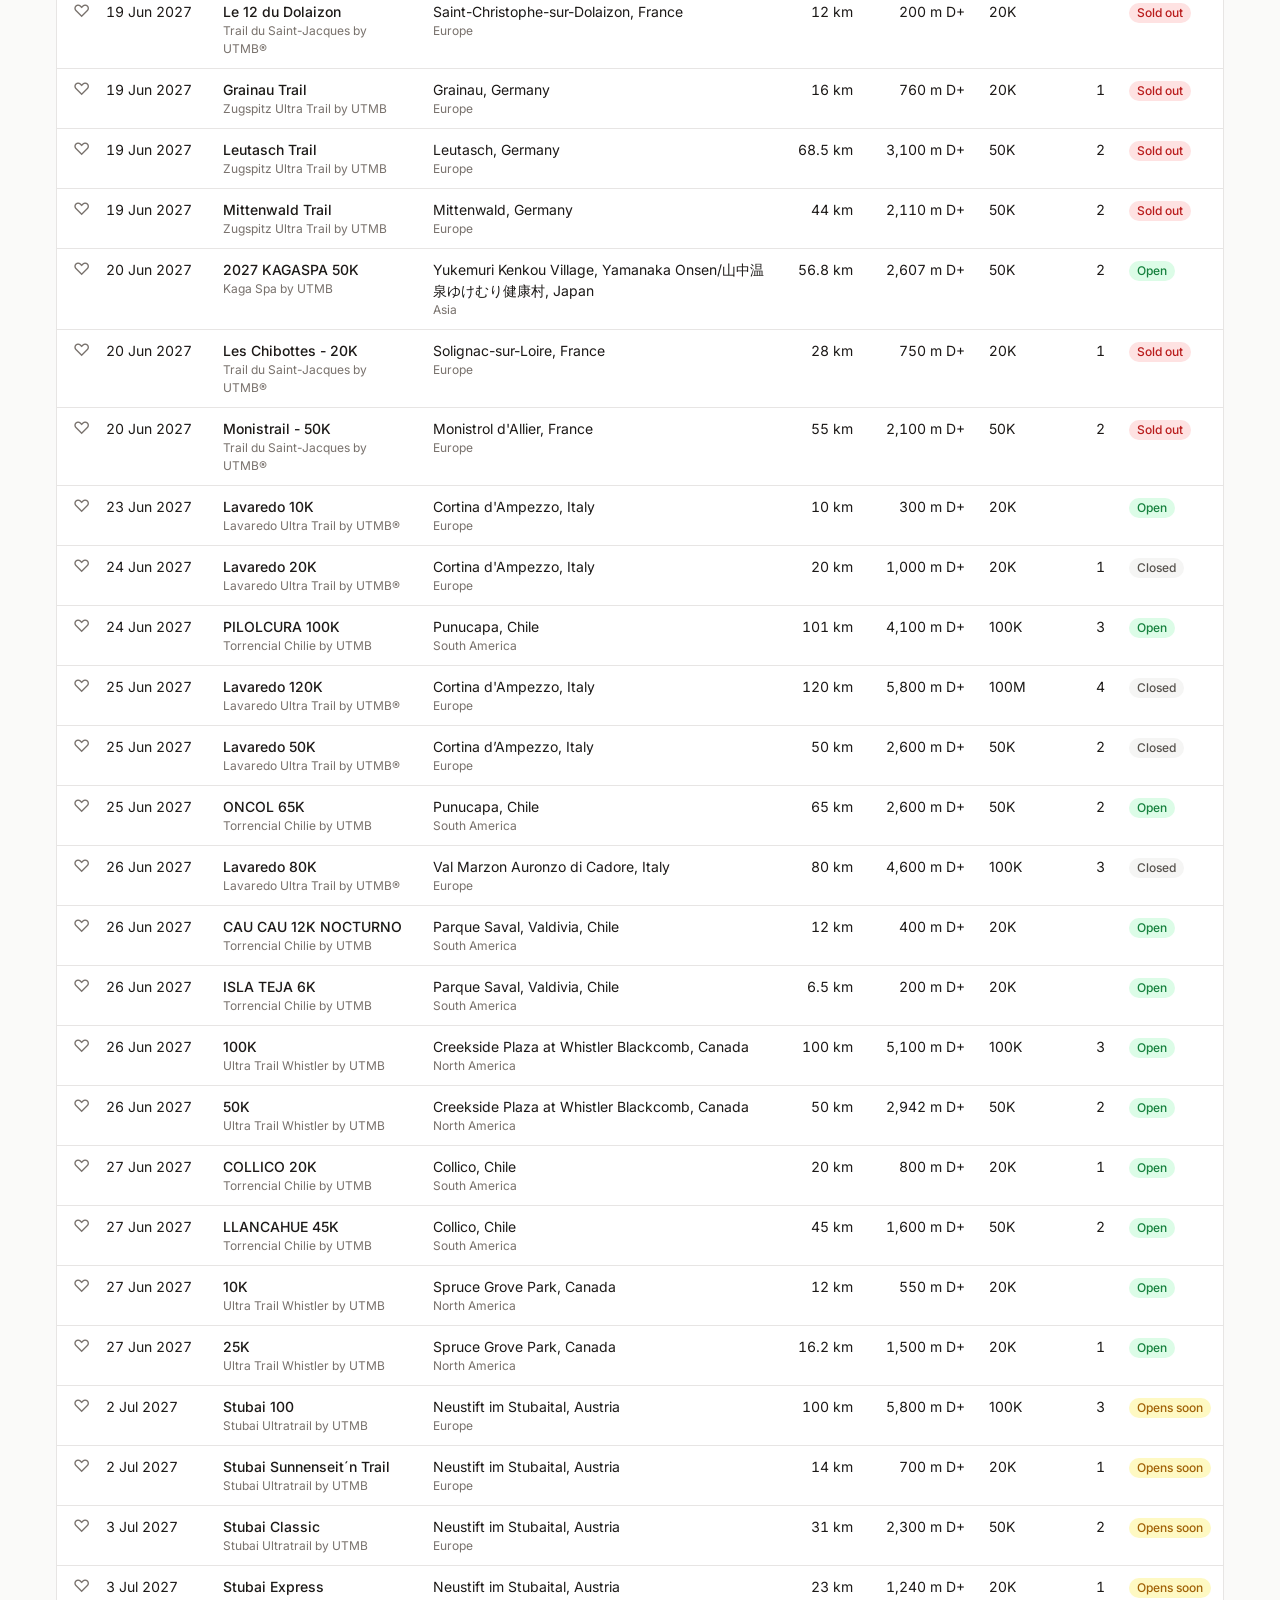
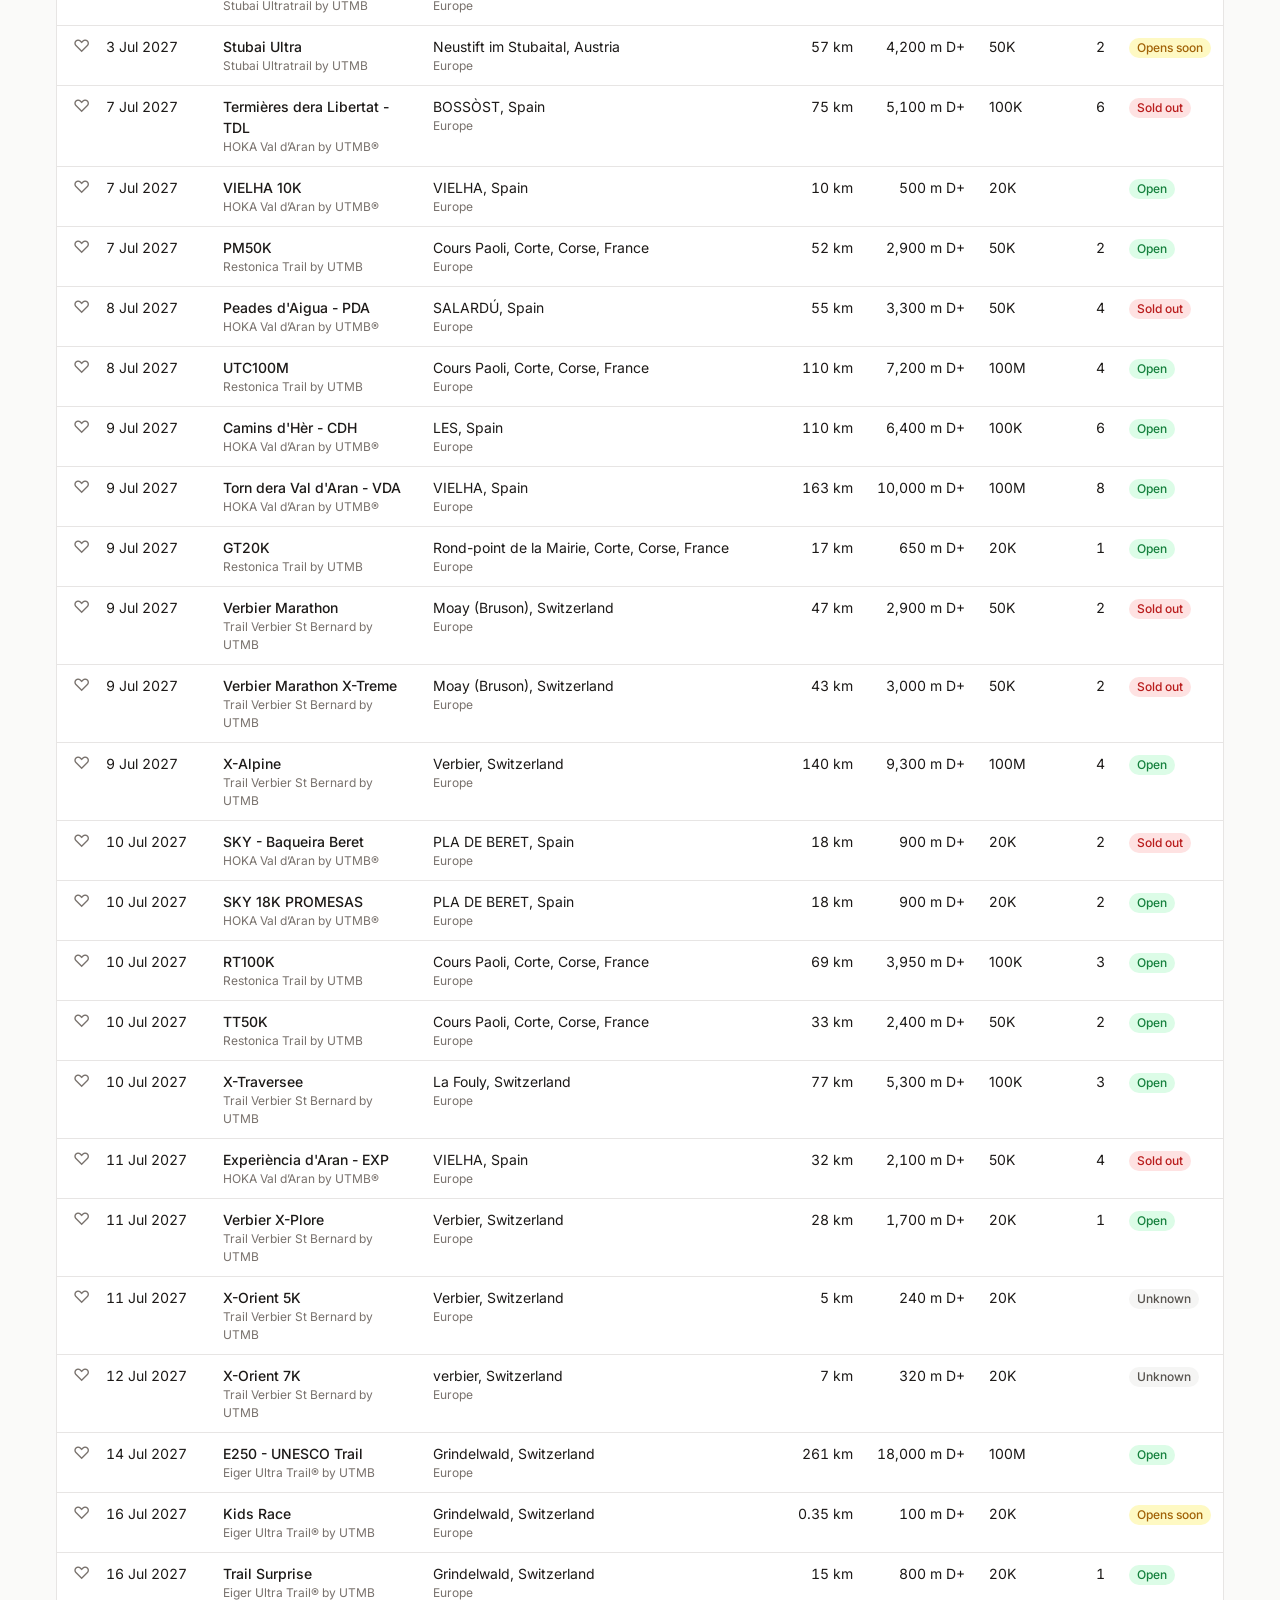
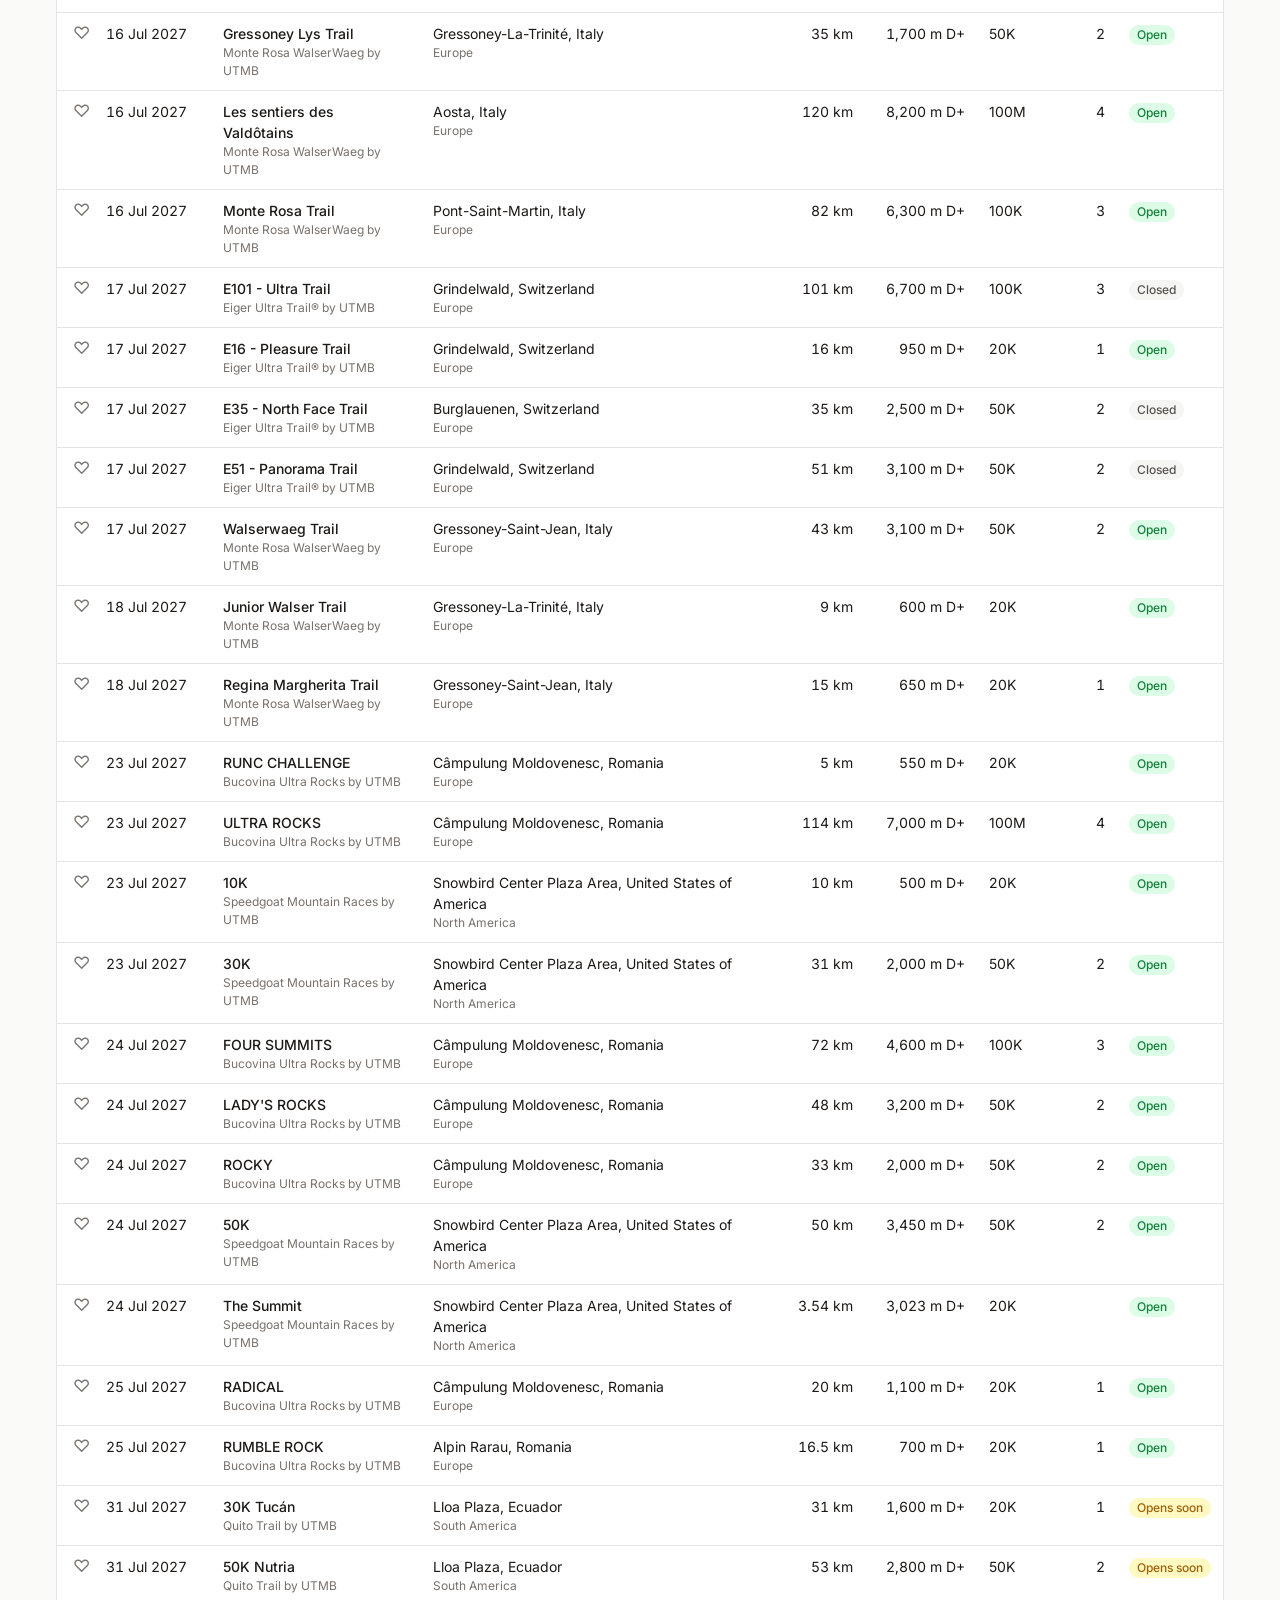
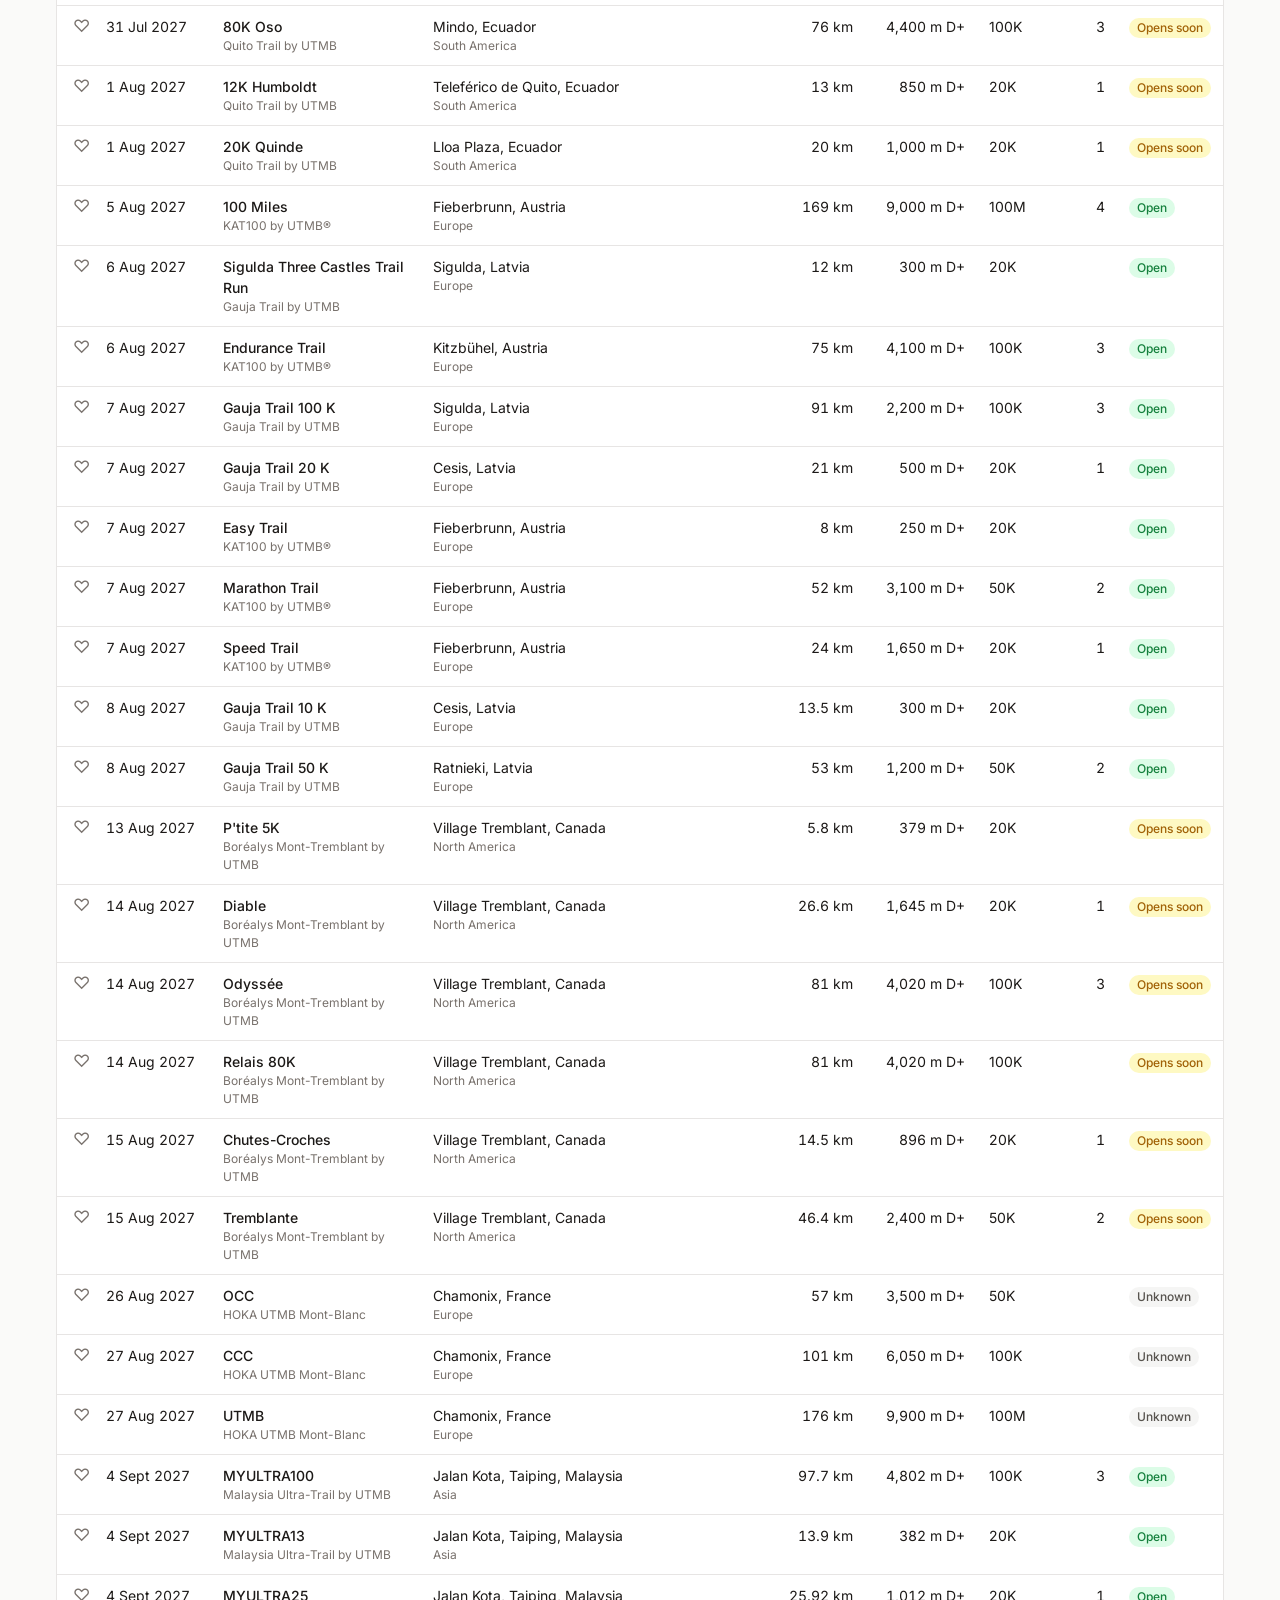
==== commit 33628088: "Add Iconic Europe page with curated non-UTMB races New europe.html reuses app.js in a curated mode: " ====
--- a/index.html
+++ b/index.html
@@ -10,7 +10,11 @@
   <link href="https://fonts.googleapis.com/css2?family=Inter:wght@400;500;600&display=swap" rel="stylesheet">
   <link rel="stylesheet" href="style.css">
 </head>
-<body>
+<body data-page="utmb">
+  <nav class="nav">
+    <a href="./" aria-current="page">UTMB World Series</a>
+    <a href="europe.html">Iconic Europe</a>
+  </nav>
   <header class="top">
     <div>
       <h1>UTMB Races</h1>
@@ -58,7 +62,7 @@
             <th data-sort="distance" class="num">Distance</th>
             <th data-sort="elevationGain" class="num">D+</th>
             <th data-sort="category">Category</th>
-            <th data-sort="runningStones" class="num">Stones</th>
+            <th data-sort="runningStones" class="num stones">Stones</th>
             <th data-sort="status">Availability</th>
           </tr>
         </thead>
--- a/style.css
+++ b/style.css
@@ -17,6 +17,8 @@
   --closed: #57534e;
   --closed-bg: #f5f5f4;
   --like: #e11d48;
+  --lottery: #6d28d9;
+  --lottery-bg: #ede9fe;
   --radius: 8px;
 }
 
@@ -40,6 +42,8 @@
     --closed: #a8a29e;
     --closed-bg: #29252480;
     --like: #fb7185;
+    --lottery: #c4b5fd;
+    --lottery-bg: #4c1d9555;
   }
 }
 
@@ -226,6 +230,8 @@
   td { border: 0; padding: 0; }
   td.race { padding-right: 100px; margin-bottom: 4px; }
   td.status { position: absolute; top: 12px; right: 12px; }
+  td.status { text-align: right; }
+  td.status .sub { max-width: 96px; margin-left: auto; }
   td.like { position: absolute; bottom: 8px; right: 8px; width: auto; padding: 0; }
   td.num, td.cat { display: inline; text-align: left; color: var(--muted); font-size: 12px; }
   td.num:not(.stones):not(:empty)::after, td.cat:not(:empty)::after { content: " · "; }
@@ -234,3 +240,16 @@
   td.loc { font-size: 12px; color: var(--muted); margin-bottom: 2px; }
   td.loc .sub { display: none; }
 }
+
+/* Page nav */
+.nav { display: flex; gap: 16px; margin-bottom: 14px; font-size: 13px; }
+.nav a { color: var(--muted); text-decoration: none; padding-bottom: 2px; border-bottom: 1px solid transparent; }
+.nav a:hover { color: var(--text); }
+.nav a[aria-current=page] { color: var(--text); border-bottom-color: var(--text); }
+
+/* Curated Europe page */
+.s-lottery { color: var(--lottery); background: var(--lottery-bg); }
+td.status .sub { margin-top: 3px; max-width: 180px; }
+[data-page=europe] .stones { display: none; }
+[data-page=europe] td.loc .sub { display: none; }
+td.date .sub { white-space: normal; max-width: 140px; }
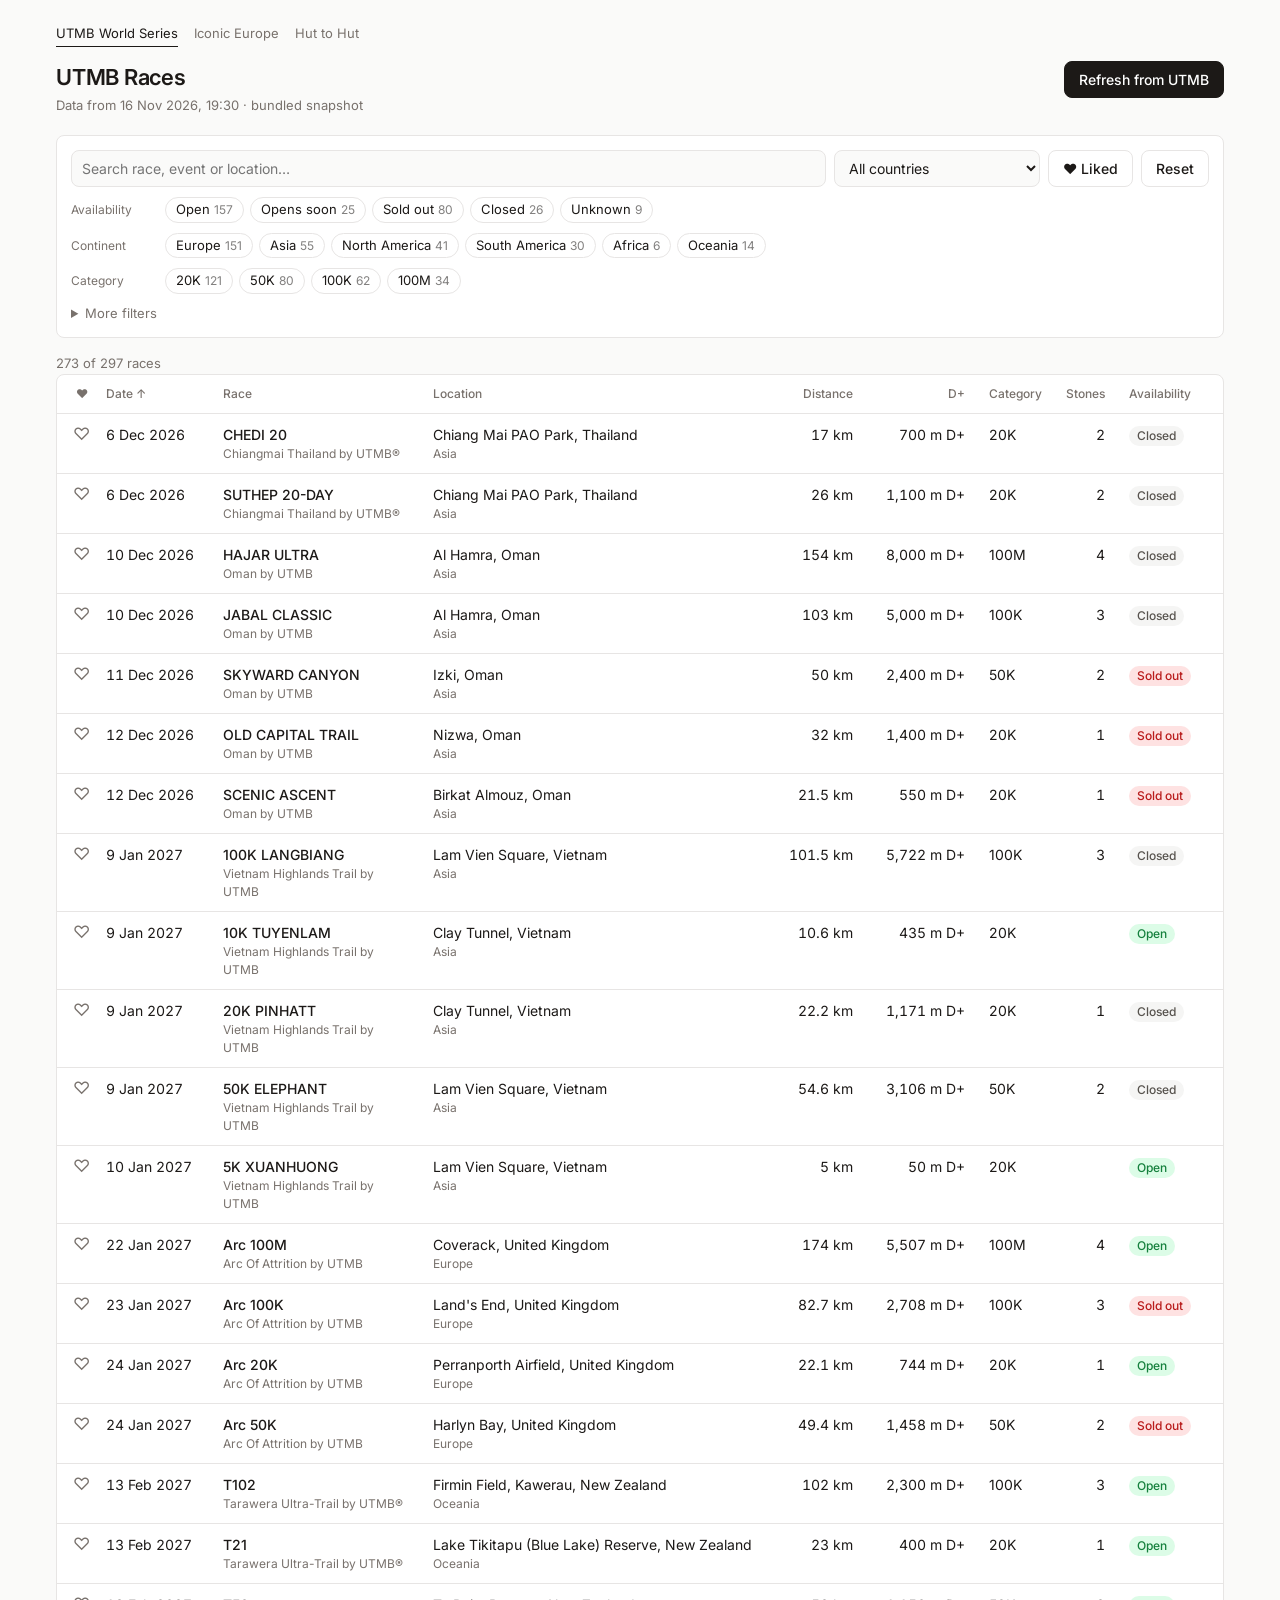
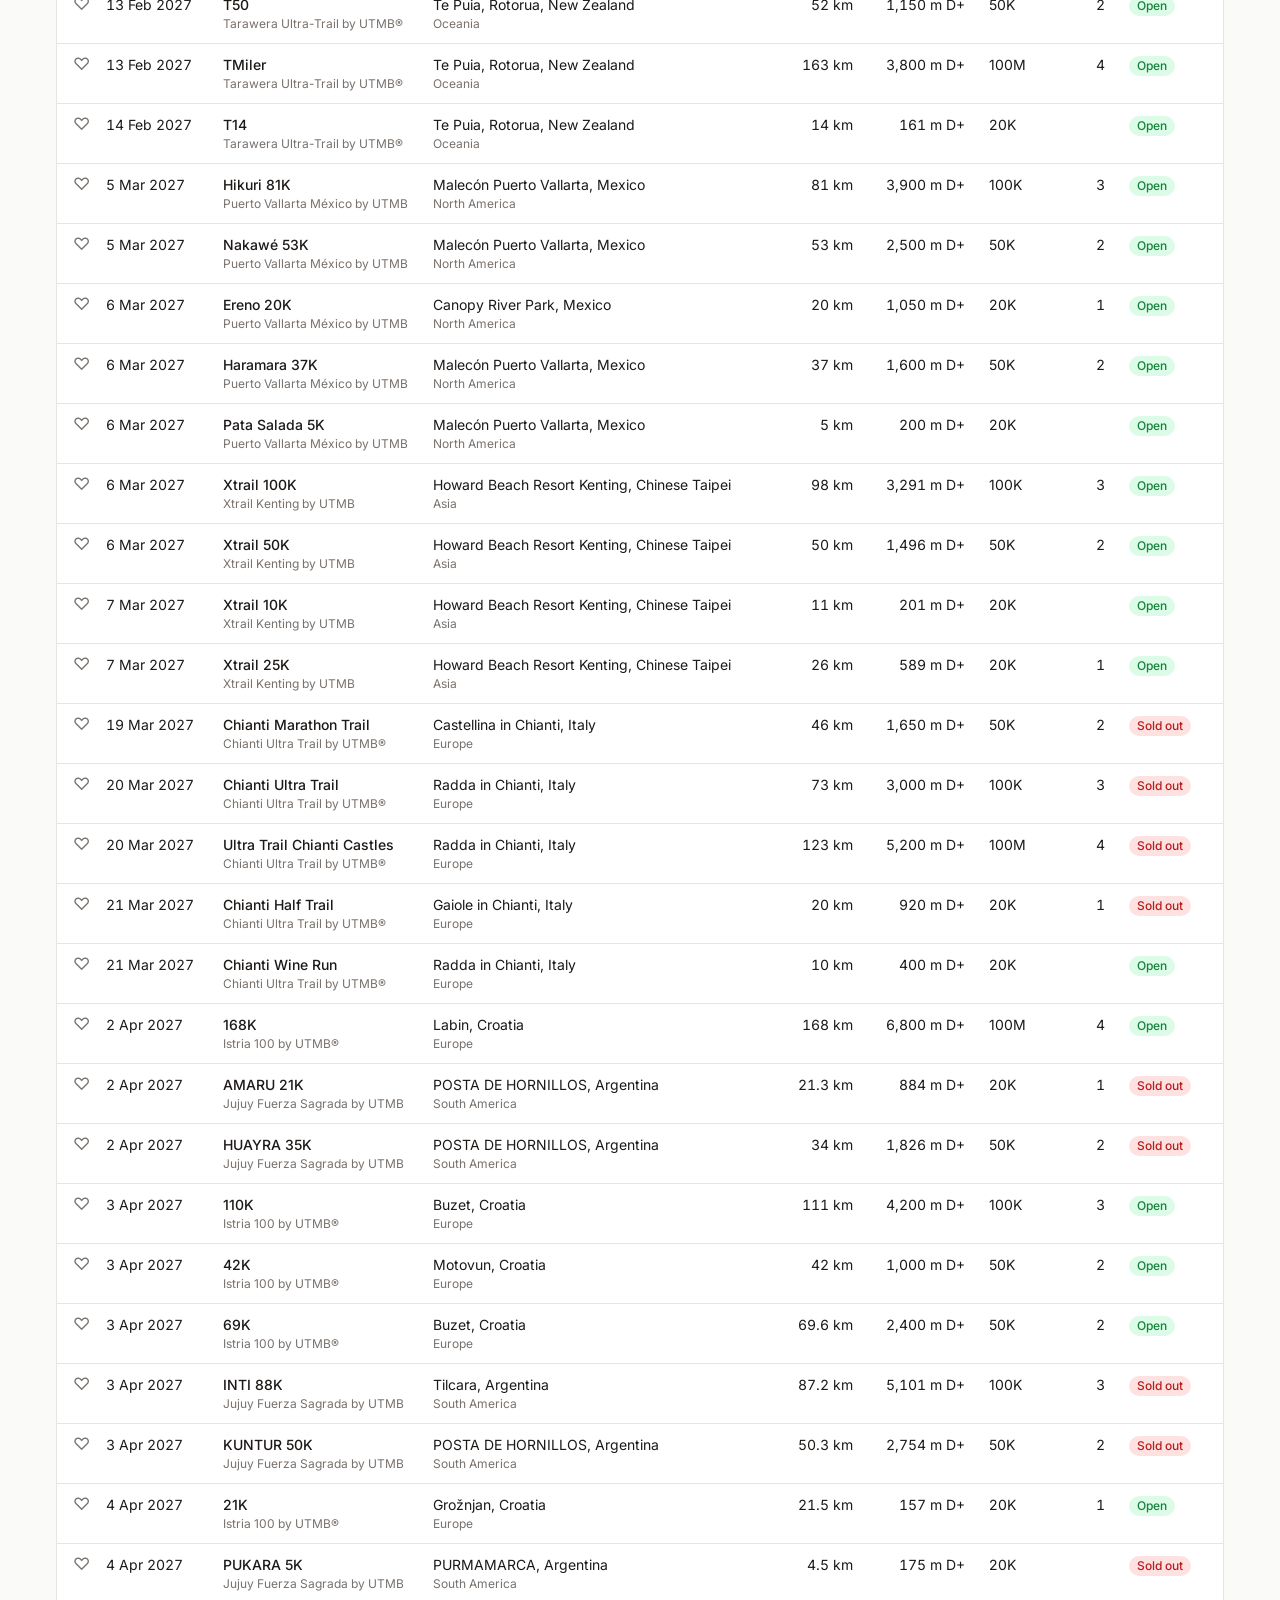
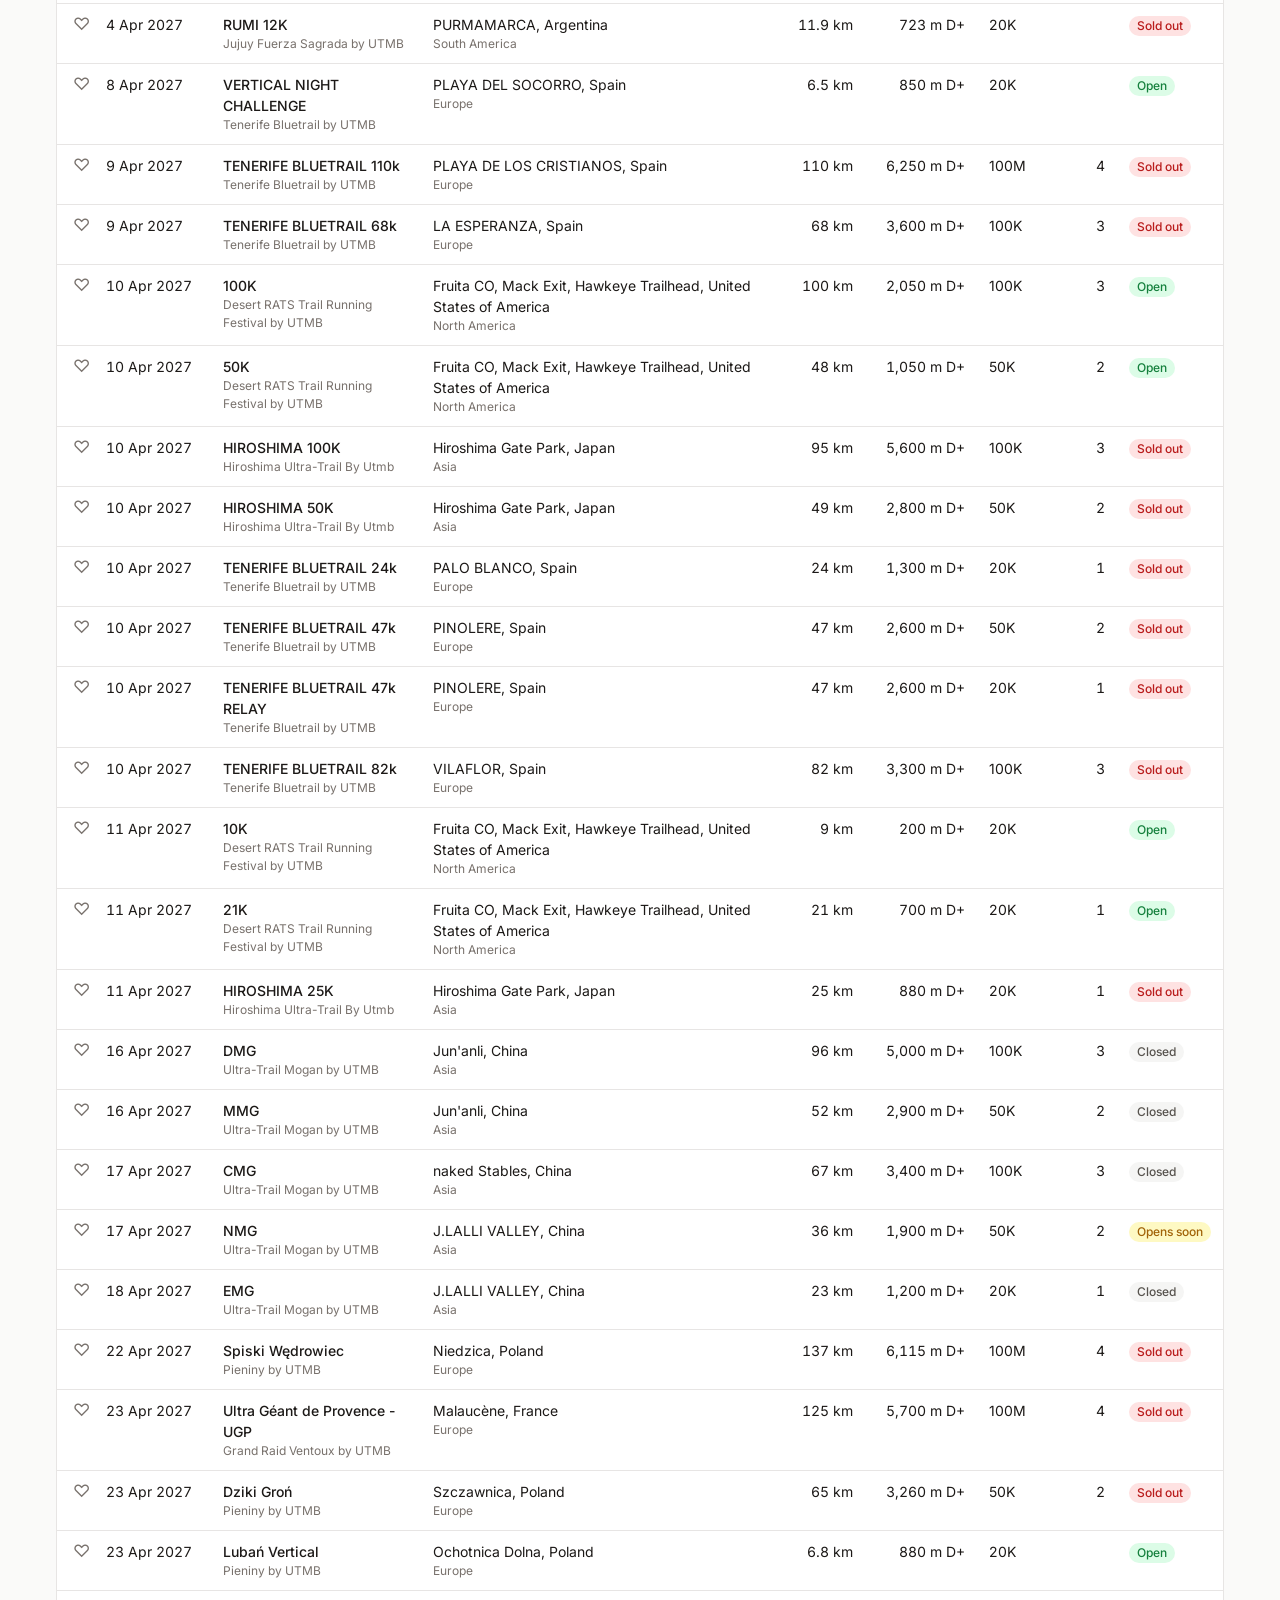
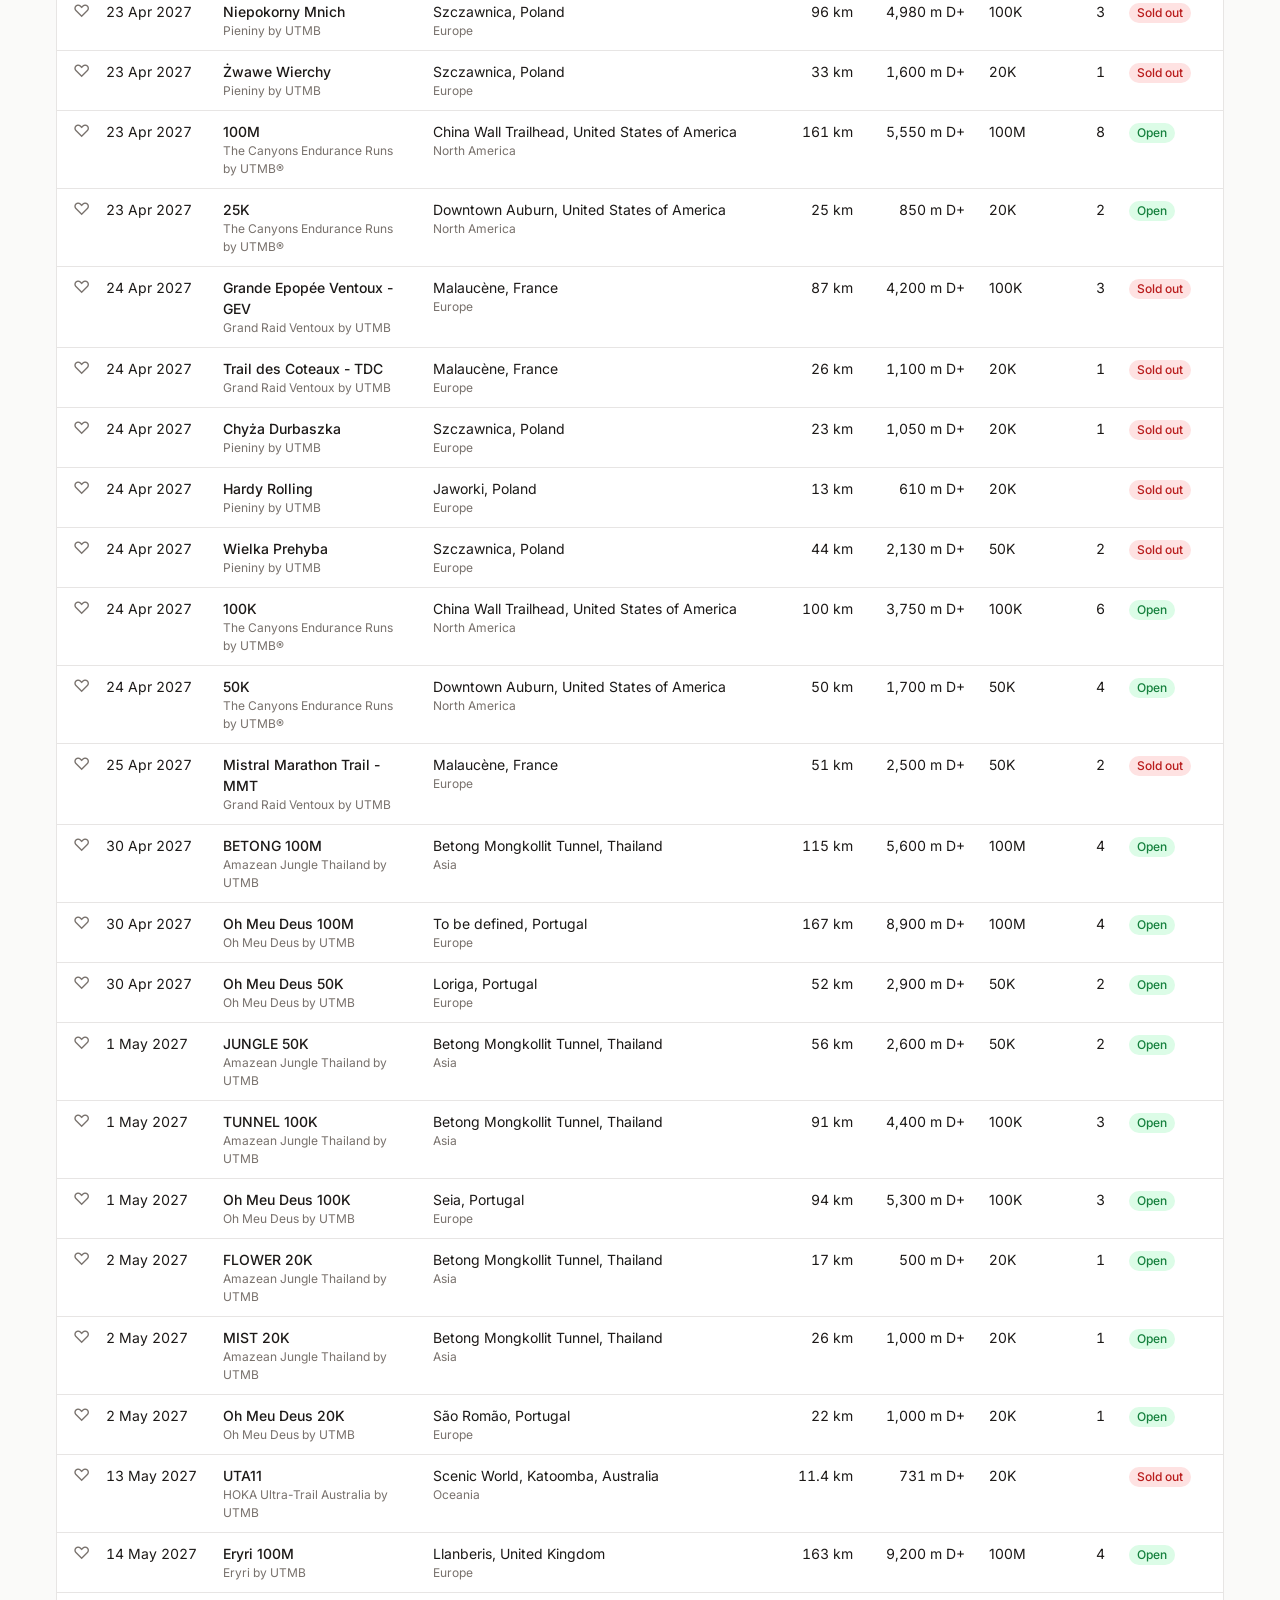
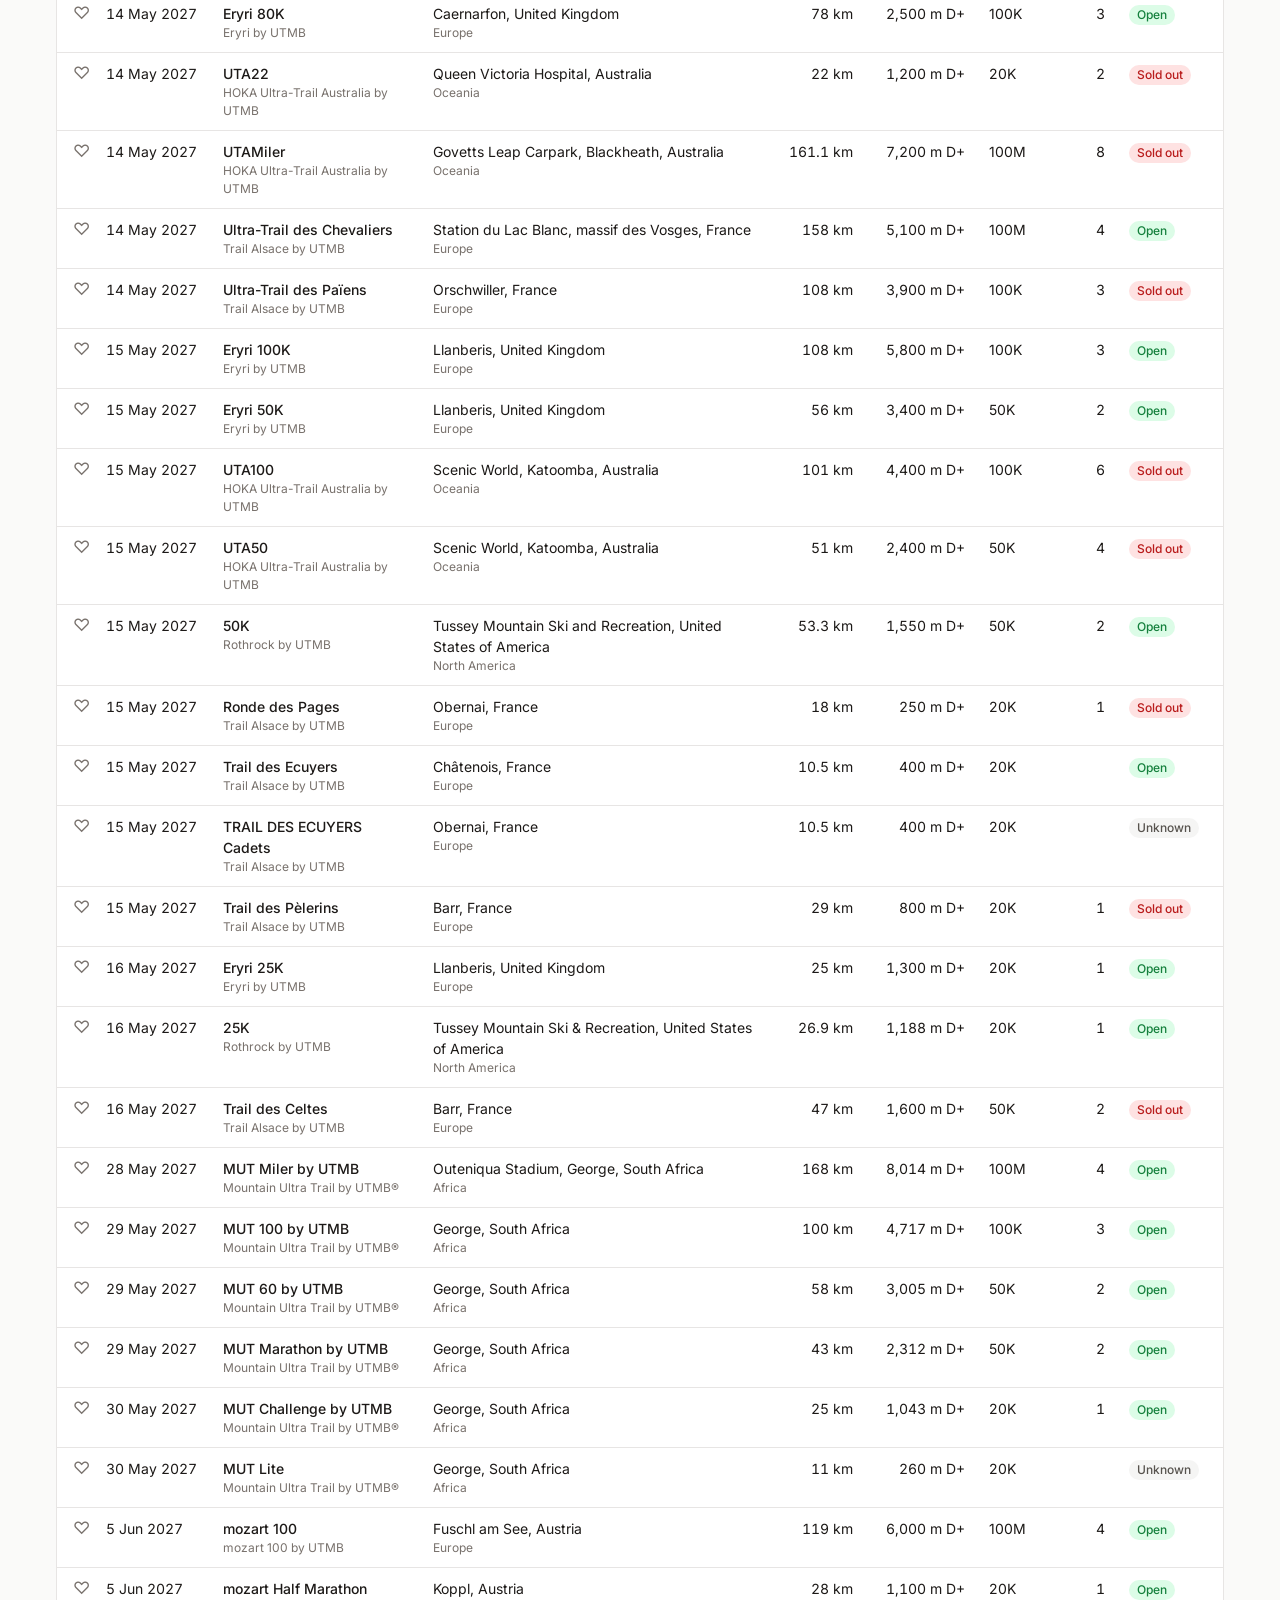
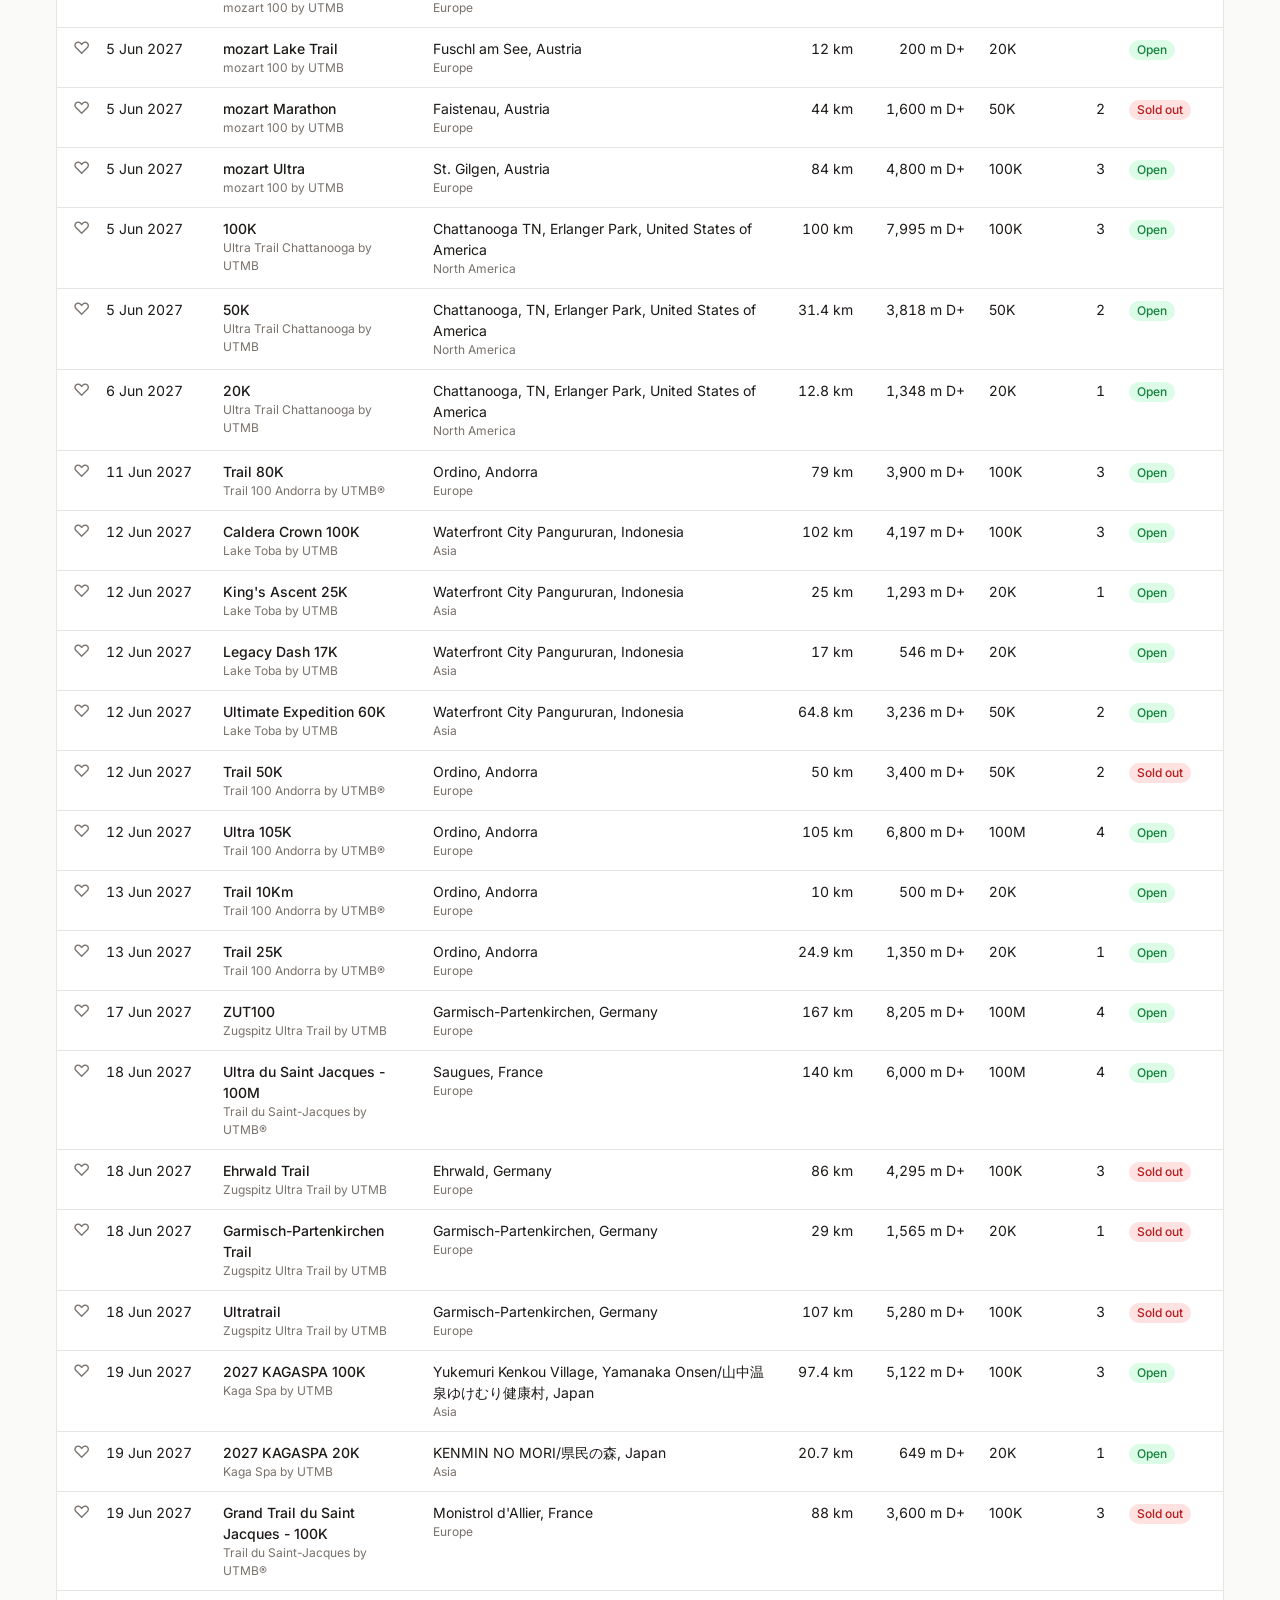
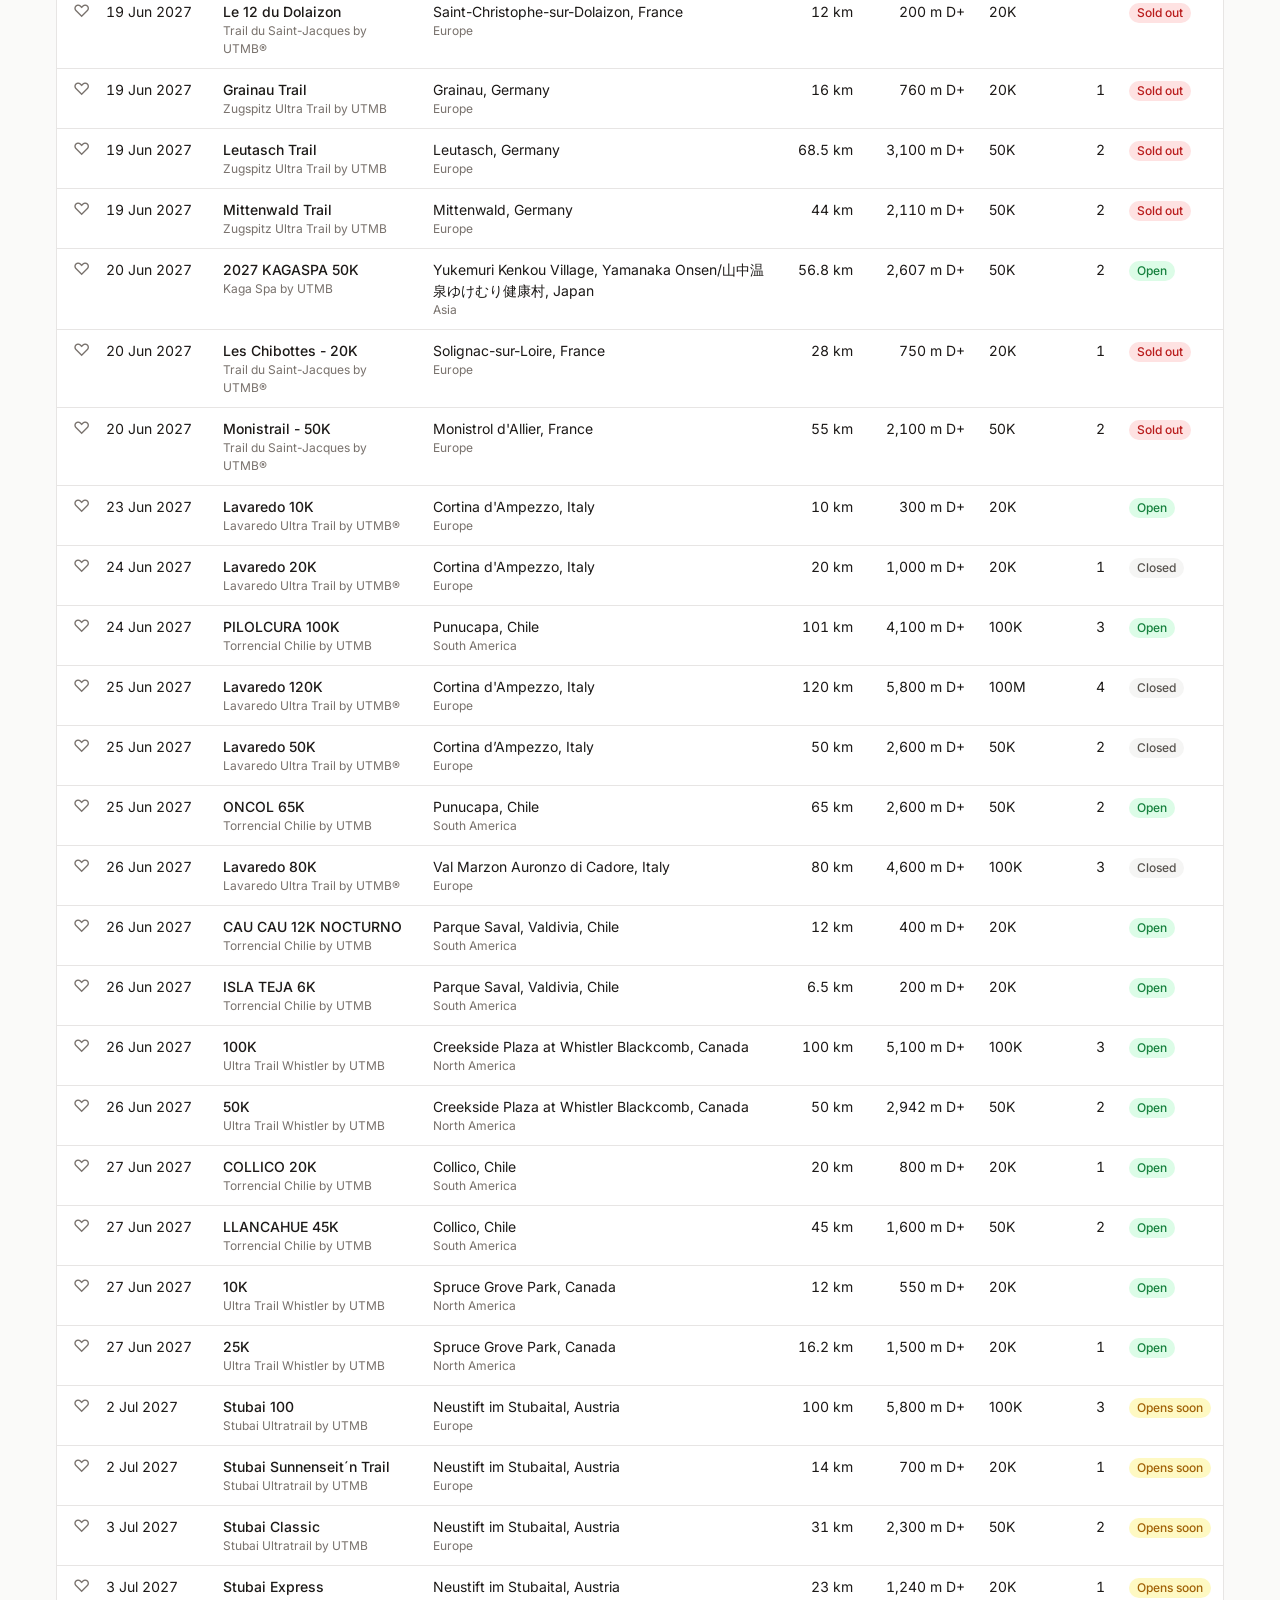
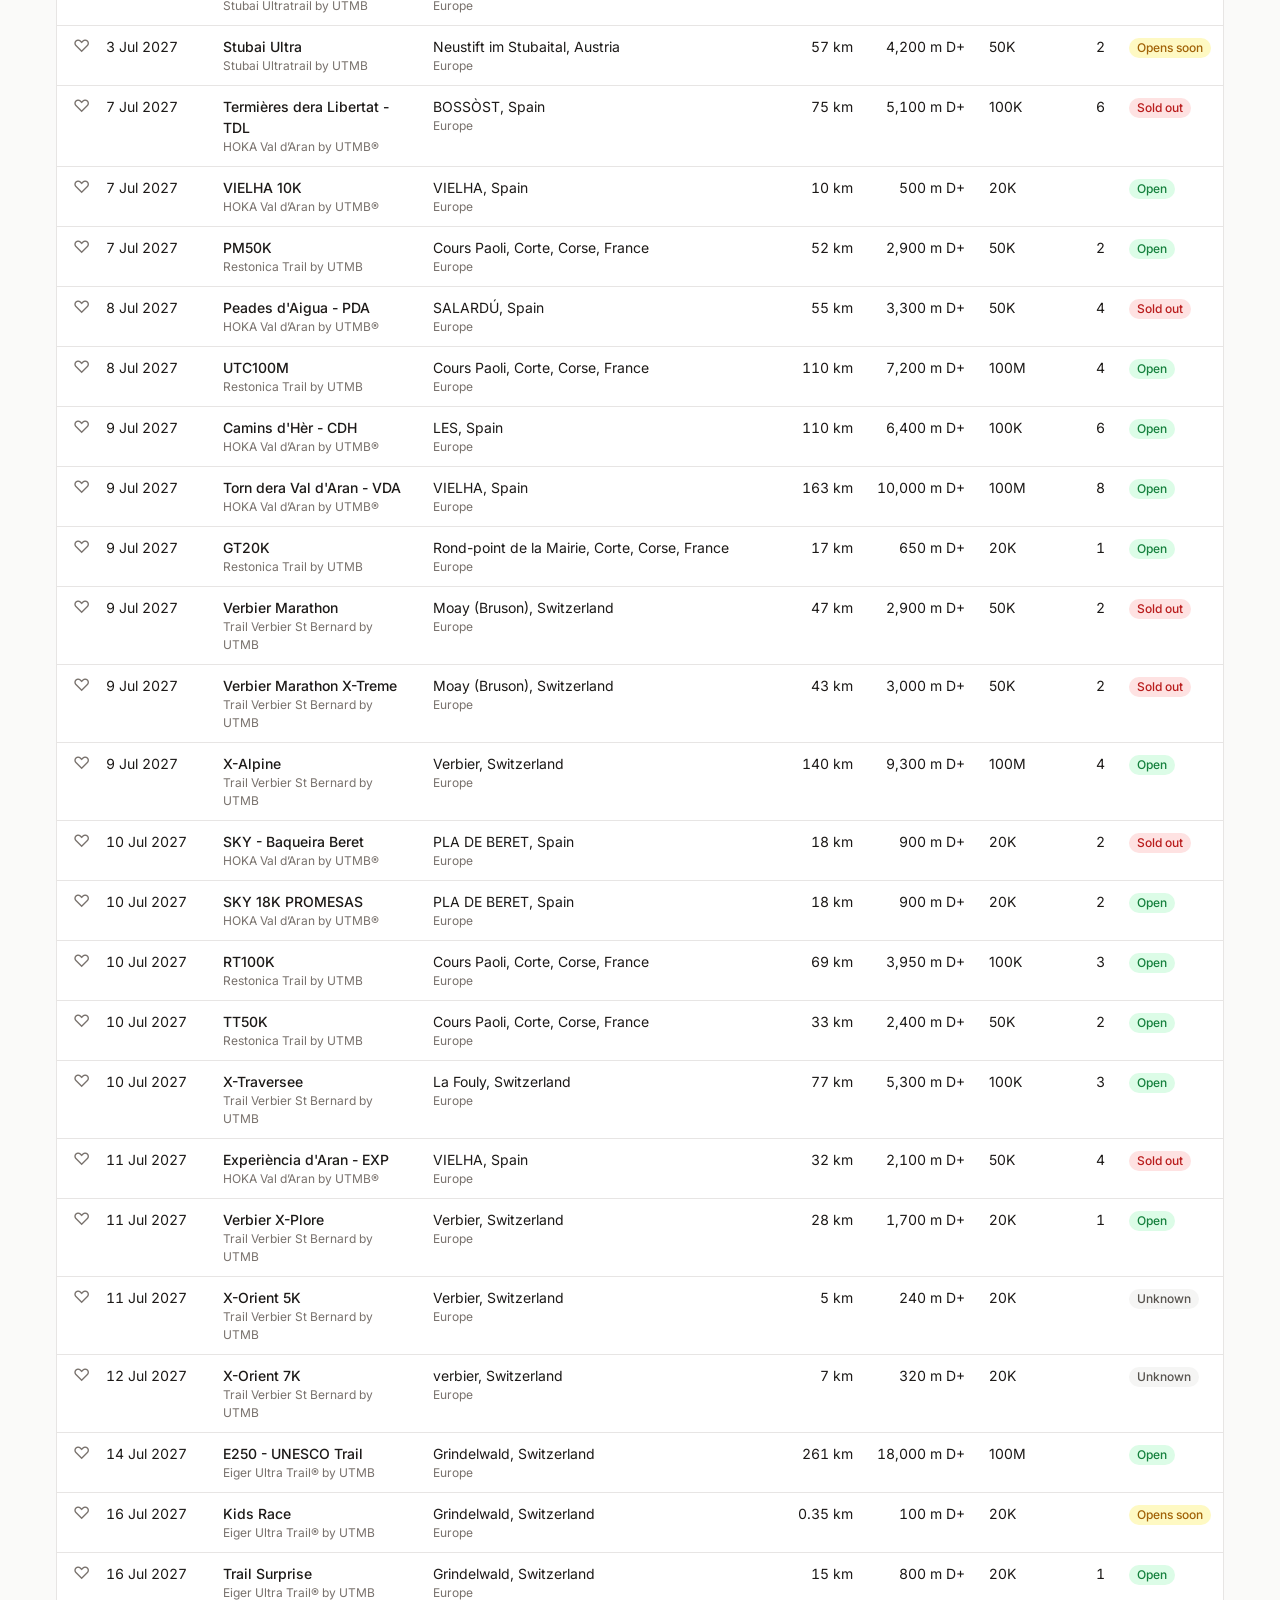
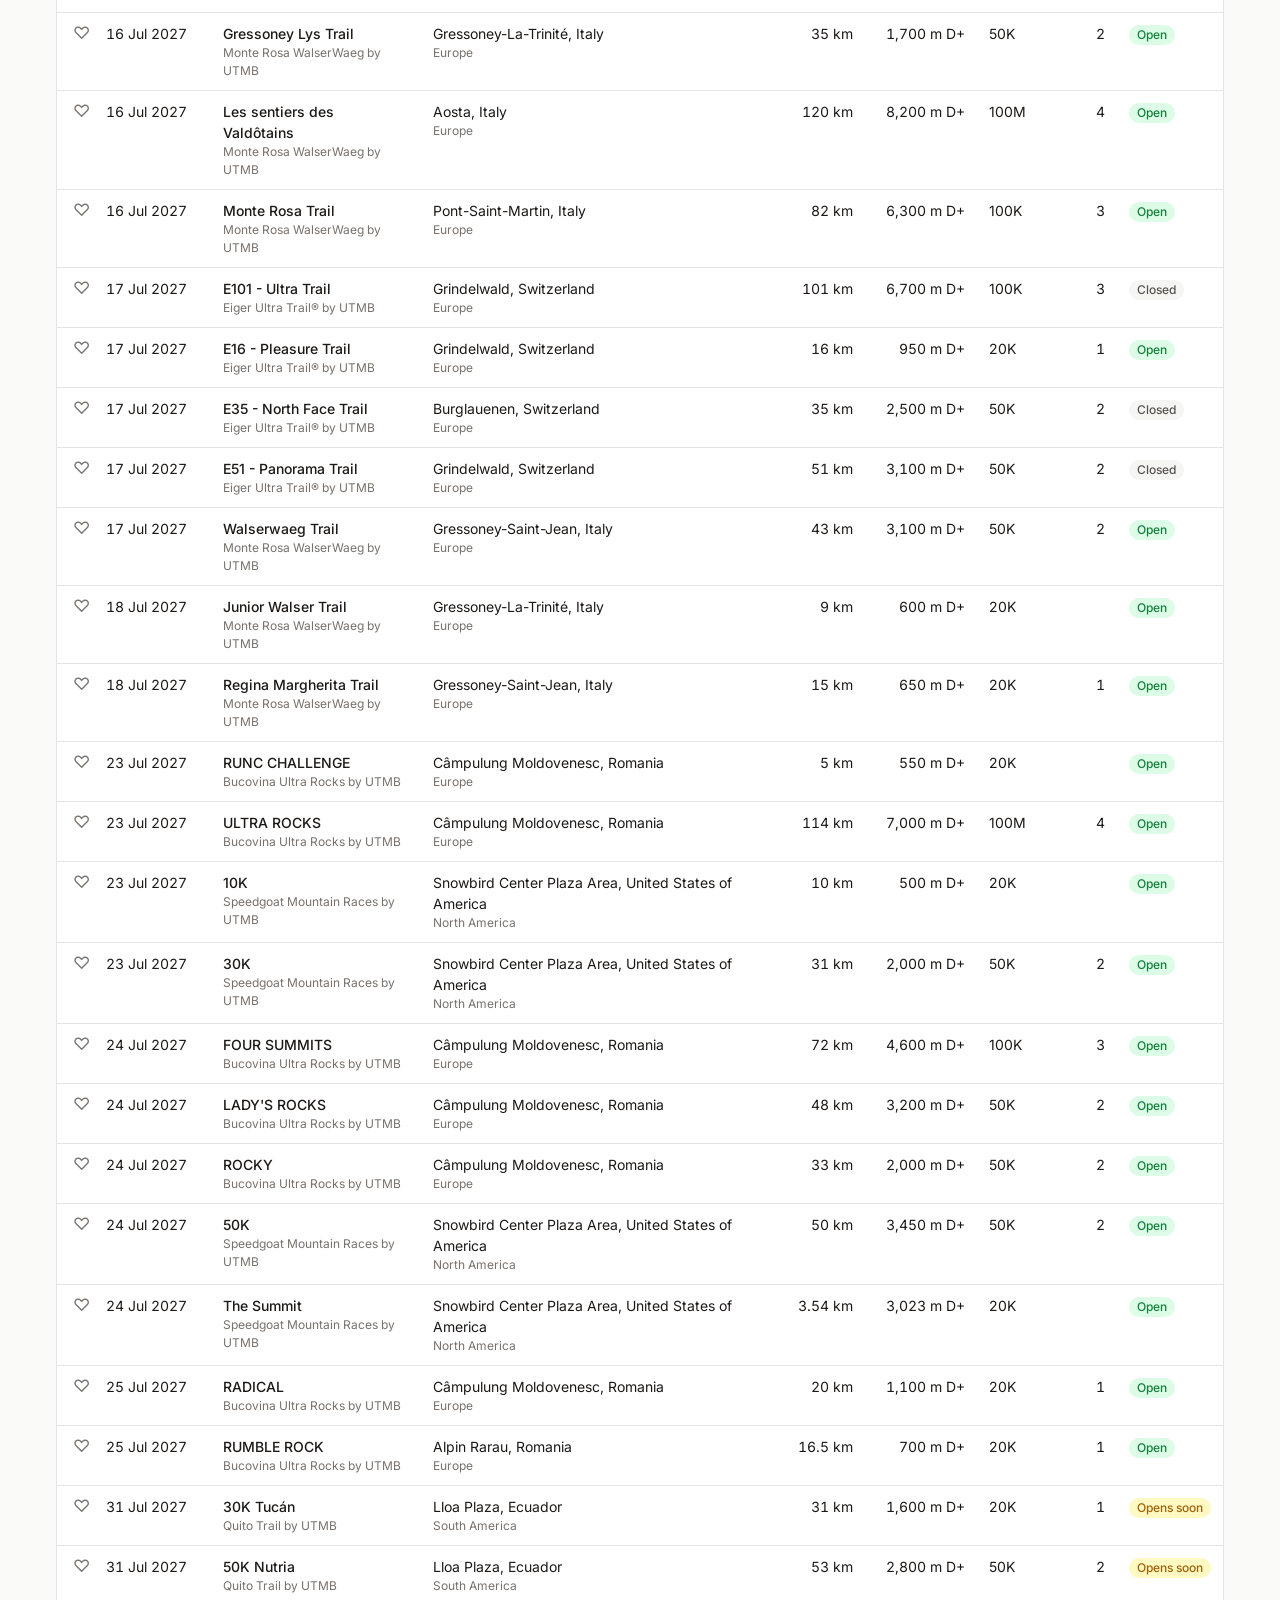
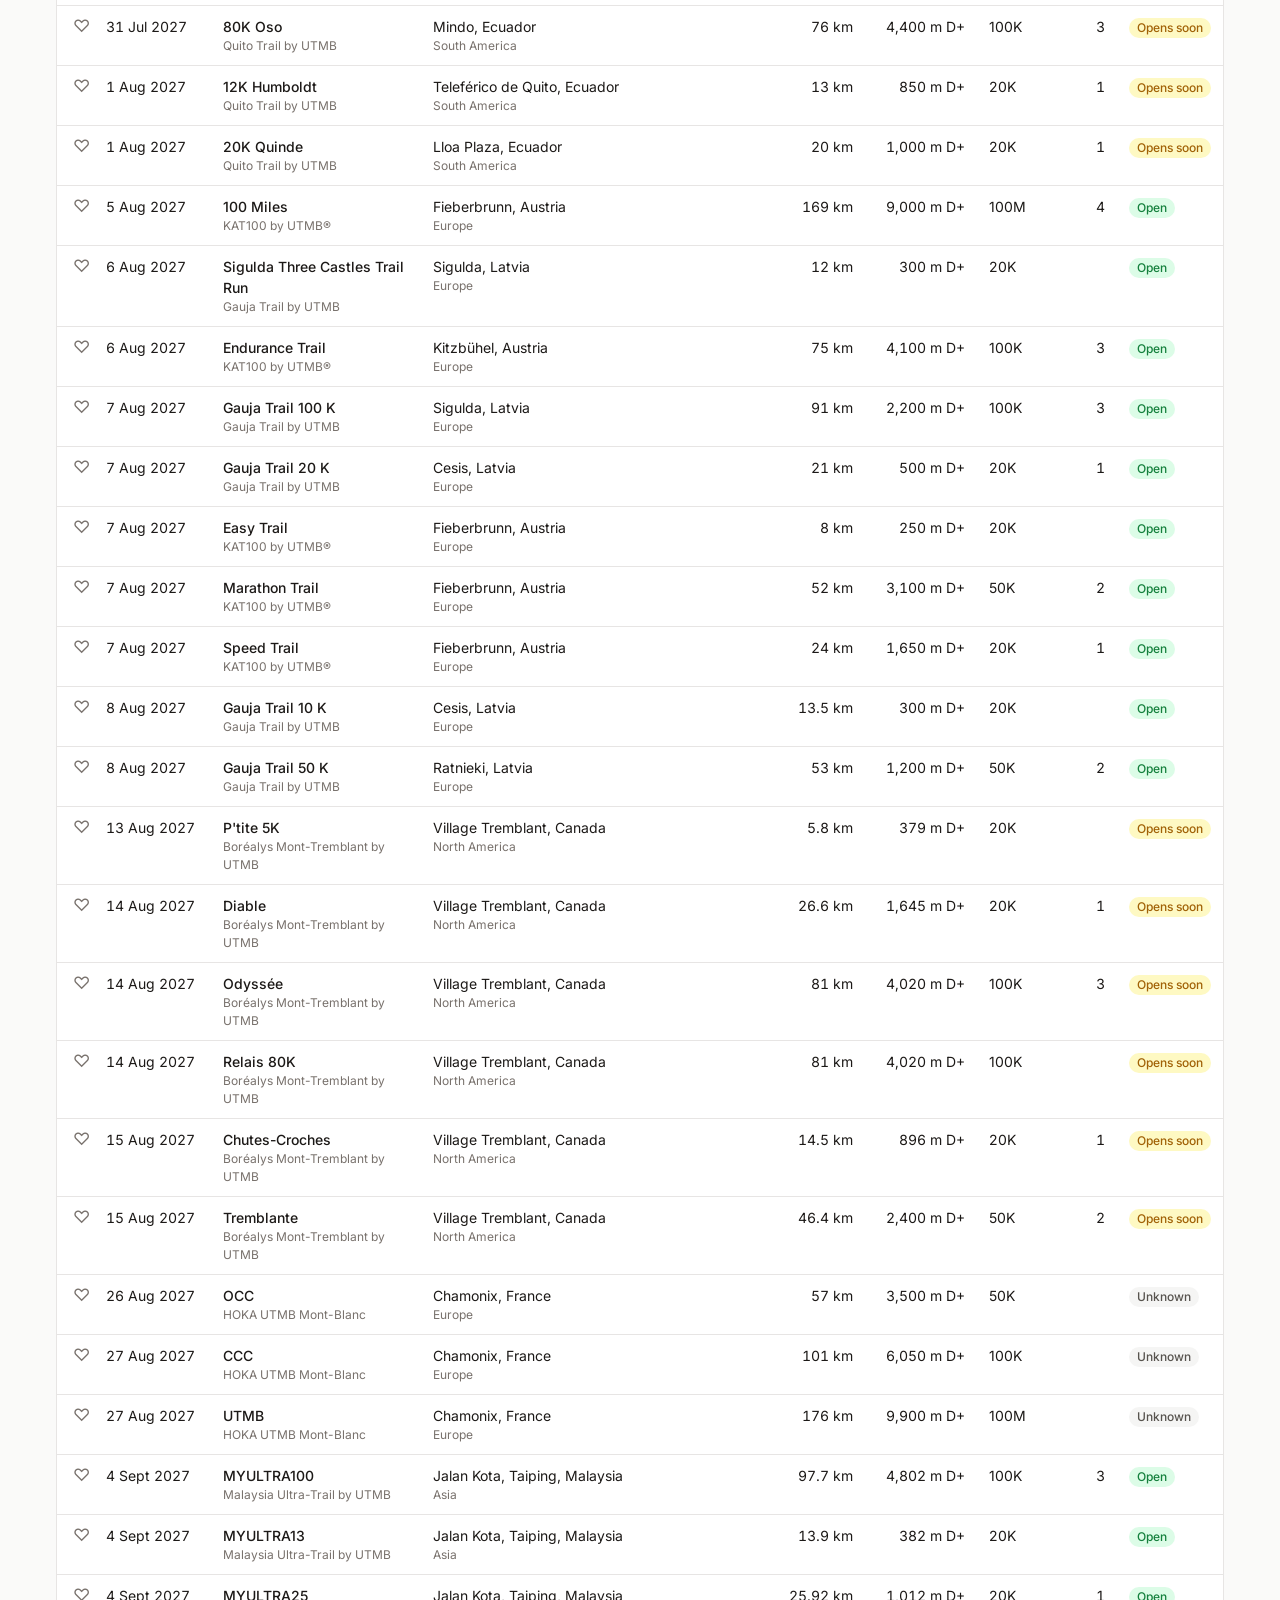
==== commit f4672c55: "Add Hut to Hut routes page and Google Maps location links New huts.html/huts.js lists 20 curated Eur" ====
--- a/index.html
+++ b/index.html
@@ -14,6 +14,7 @@
   <nav class="nav">
     <a href="./" aria-current="page">UTMB World Series</a>
     <a href="europe.html">Iconic Europe</a>
+    <a href="huts.html">Hut to Hut</a>
   </nav>
   <header class="top">
     <div>
--- a/style.css
+++ b/style.css
@@ -253,3 +253,29 @@
 [data-page=europe] .stones { display: none; }
 [data-page=europe] td.loc .sub { display: none; }
 td.date .sub { white-space: normal; max-width: 140px; }
+a.map { text-decoration: none; }
+a.map:hover { text-decoration: underline; }
+
+/* Hut to Hut page */
+.b-done { color: var(--lottery); background: var(--lottery-bg); margin-left: 6px; vertical-align: 1px; }
+.d-moderate { color: var(--open); background: var(--open-bg); }
+.d-challenging { color: var(--soon); background: var(--soon-bg); }
+.d-demanding { color: var(--sold); background: var(--sold-bg); }
+[data-page=huts] tr.route td { border-bottom: 0; padding-bottom: 4px; }
+[data-page=huts] tbody tr.route:hover, [data-page=huts] tbody tr.route:hover + tr.detail { background: var(--bg); }
+[data-page=huts] tbody tr.detail:hover { background: transparent; }
+tr.detail td { padding-top: 0; font-size: 12px; color: var(--muted); }
+tr.detail span { display: inline-block; margin: 0 16px 2px 0; }
+tr.detail b { font-weight: 500; color: var(--text); margin-right: 4px; }
+td.season { white-space: nowrap; }
+
+@media (max-width: 720px) {
+  [data-page=huts] tr.route { border-bottom: 0; padding-bottom: 0; }
+  [data-page=huts] td.days:not(:empty)::after { content: " days · "; }
+  [data-page=huts] td.high:not(:empty)::before { content: "↑ "; }
+  [data-page=huts] td.race { padding-right: 110px; }
+  tr.detail td:first-child { display: none; }
+  [data-page=huts] td.season::after { content: none; }
+  [data-page=huts] td.loc .sub { display: block; }
+  tr.detail { padding-top: 4px; }
+}
